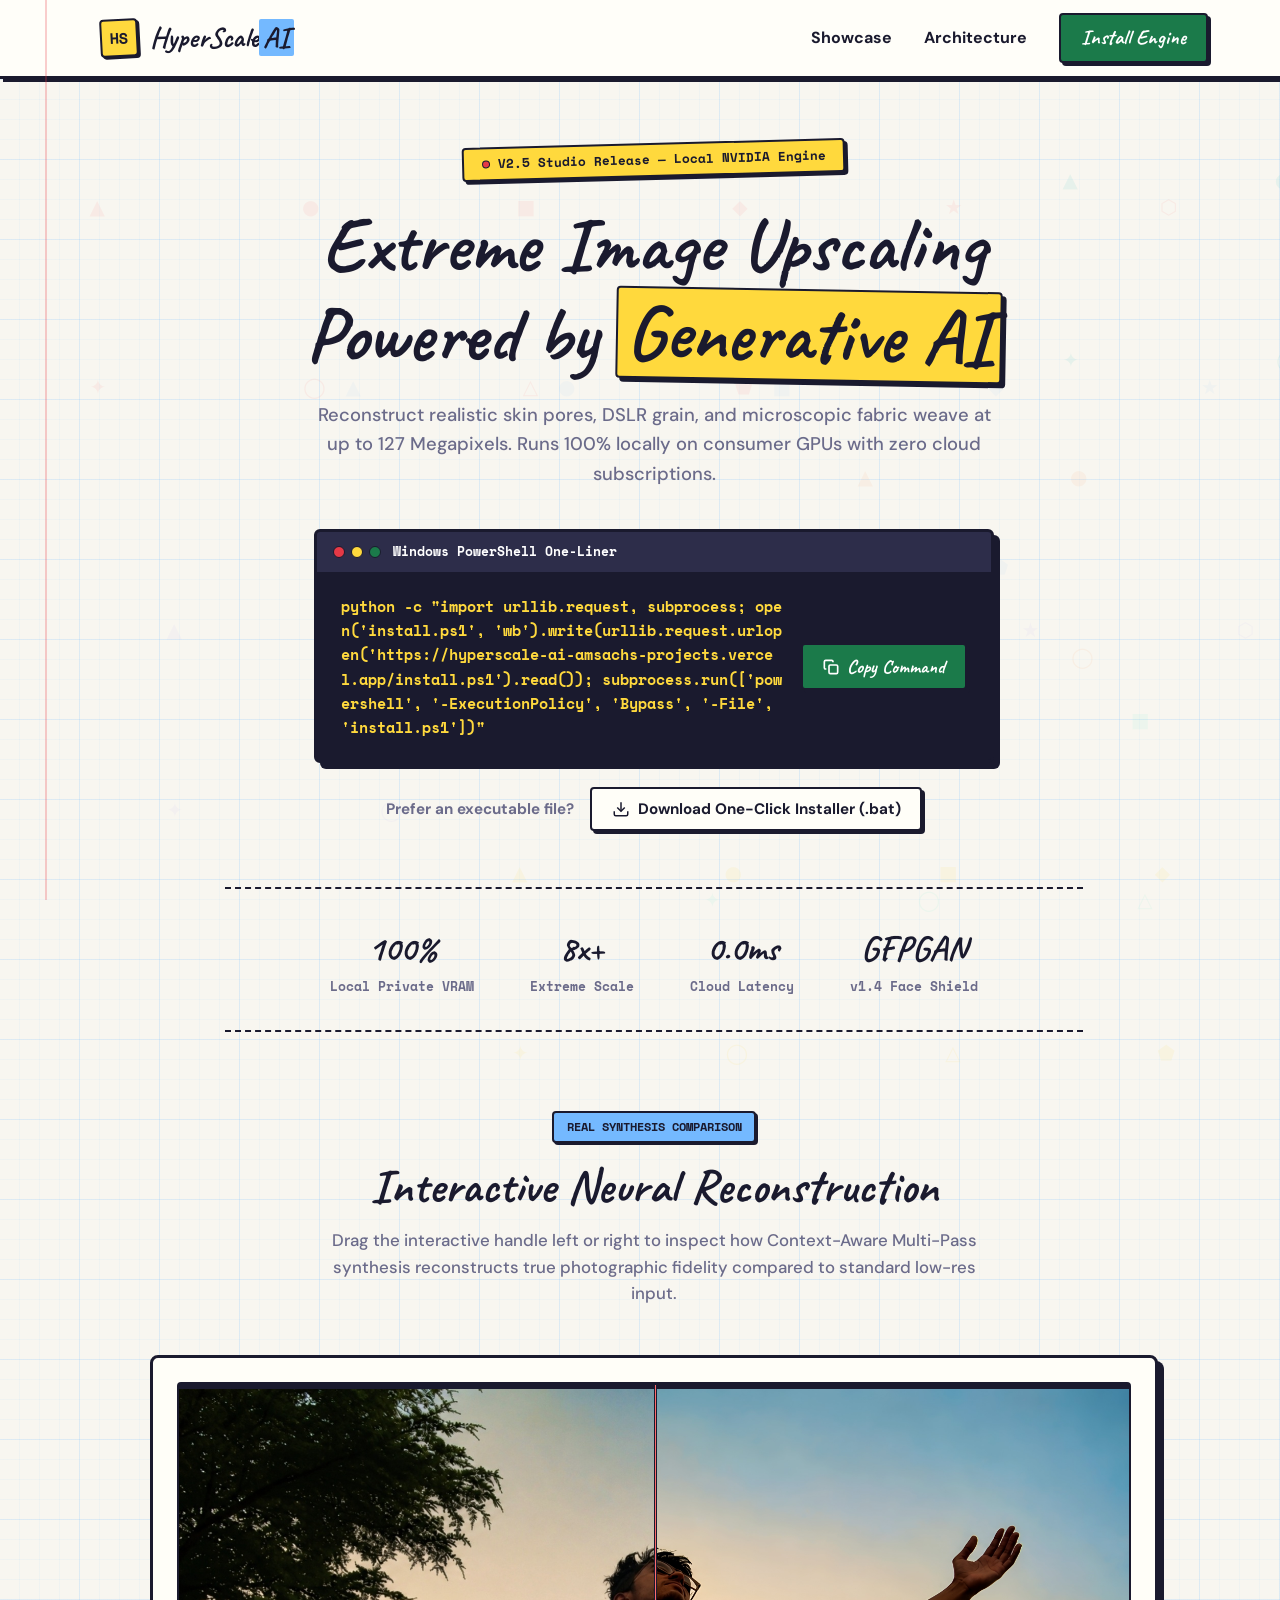
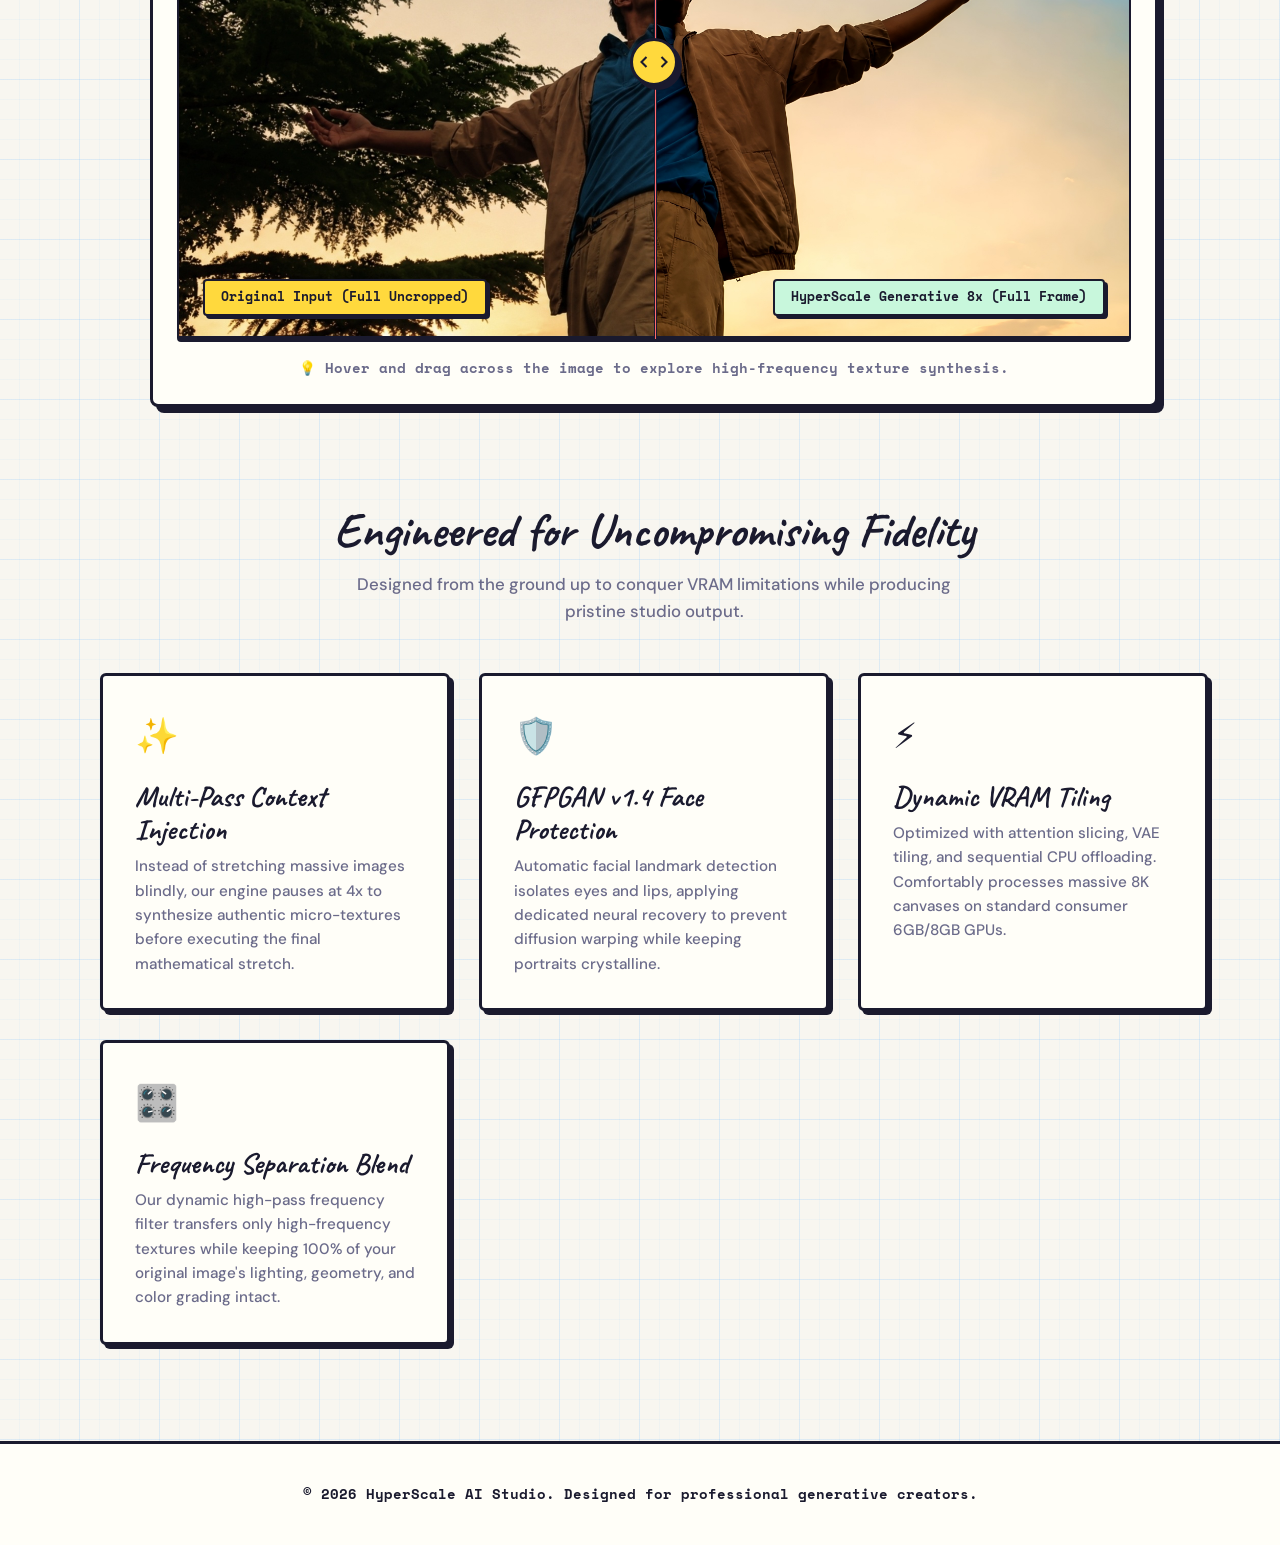
==== hyperscale-ai/index.html @ 3d9c81f1 "Feat: HyperScale AI V2.5 Studio - Local GPU Inference Engine with HAT-GAN & ControlNet Tile" ====
<!DOCTYPE html>
<html lang="en">
<head>
    <meta charset="UTF-8">
    <meta name="viewport" content="width=device-width, initial-scale=1.0">
    <title>HyperScale AI Studio — Extreme Generative GPU Super-Resolution</title>
    <meta name="description" content="Transform low-resolution photos into 8K masterpieces. Runs 100% locally on your NVIDIA GPU combining RealESRGAN, HAT, and Stable Diffusion ControlNet Tile.">
    <link rel="preconnect" href="https://fonts.googleapis.com">
    <link rel="preconnect" href="https://fonts.gstatic.com" crossorigin>
    <link href="https://fonts.googleapis.com/css2?family=Caveat:wght@600;700&family=DM+Sans:wght@400;500;700&family=Space+Mono:wght@400;700&display=swap" rel="stylesheet">
    <link rel="stylesheet" href="styles.css">
</head>
<body>
    <!-- Navigation -->
    <header class="navbar">
        <div class="nav-container">
            <a href="#" class="brand">
                <div class="brand-logo">HS</div>
                <span class="brand-text">HyperScale<span class="highlight">AI</span></span>
            </a>
            <nav class="nav-links">
                <a href="#showcase">Showcase</a>
                <a href="#features">Architecture</a>
                <a href="#install" class="nav-cta motion-btn">Install Engine</a>
            </nav>
        </div>
    </header>

    <!-- Hero Section -->
    <main>
        <section class="hero reveal-stagger">
            <div class="hero-content">
                <div class="pill-badge">
                    <span class="pulse-dot"></span>
                    <span>V2.5 Studio Release — Local NVIDIA Engine</span>
                </div>
                <h1 class="hero-title">Extreme Image Upscaling Powered by <span class="gradient-text">Generative AI</span></h1>
                <p class="hero-subtitle">
                    Reconstruct realistic skin pores, DSLR grain, and microscopic fabric weave at up to 127 Megapixels. Runs 100% locally on consumer GPUs with zero cloud subscriptions.
                </p>
                
                <div class="cta-group" id="install">
                    <!-- Manus / Motion-Primitives Terminal Command -->
                    <div class="terminal-card">
                        <div class="terminal-top">
                            <div class="traffic-lights">
                                <span class="tl red"></span>
                                <span class="tl yellow"></span>
                                <span class="tl green"></span>
                            </div>
                            <span class="terminal-label">Windows PowerShell One-Liner</span>
                        </div>
                        <div class="terminal-body">
                            <code id="installCommand">python -c "import urllib.request, subprocess; open('install.ps1', 'wb').write(urllib.request.urlopen('https://hyperscale-ai-amsachs-projects.vercel.app/install.ps1').read()); subprocess.run(['powershell', '-ExecutionPolicy', 'Bypass', '-File', 'install.ps1'])"</code>
                            <button class="copy-btn motion-btn" id="copyBtn" onclick="copyInstallCmd()">
                                <svg width="16" height="16" viewBox="0 0 24 24" fill="none" stroke="currentColor" stroke-width="2.5"><rect x="9" y="9" width="13" height="13" rx="2" ry="2"></rect><path d="M5 15H4a2 2 0 0 1-2-2V4a2 2 0 0 1 2-2h9a2 2 0 0 1 2 2v1"></path></svg>
                                <span>Copy Command</span>
                            </button>
                        </div>
                    </div>

                    <!-- Direct Installer Option -->
                    <div class="download-alt">
                        <span>Prefer an executable file?</span>
                        <a href="install.bat" download class="btn-download motion-link">
                            <svg width="18" height="18" viewBox="0 0 24 24" fill="none" stroke="currentColor" stroke-width="2"><path d="M21 15v4a2 2 0 0 1-2 2H5a2 2 0 0 1-2-2v-4"></path><polyline points="7 10 12 15 17 10"></polyline><line x1="12" y1="15" x2="12" y2="3"></line></svg>
                            Download One-Click Installer (.bat)
                        </a>
                    </div>
                </div>

                <div class="stats-row">
                    <div class="stat-box">
                        <span class="stat-num">100%</span>
                        <span class="stat-label">Local Private VRAM</span>
                    </div>
                    <div class="stat-box">
                        <span class="stat-num">8x+</span>
                        <span class="stat-label">Extreme Scale</span>
                    </div>
                    <div class="stat-box">
                        <span class="stat-num">0.0ms</span>
                        <span class="stat-label">Cloud Latency</span>
                    </div>
                    <div class="stat-box">
                        <span class="stat-num">GFPGAN</span>
                        <span class="stat-label">v1.4 Face Shield</span>
                    </div>
                </div>
            </div>
        </section>

        <!-- Interactive Motion-Primitives Drag Comparison Slider -->
        <section class="showcase" id="showcase">
            <div class="section-header">
                <div class="pill-badge-sub">Real Synthesis Comparison</div>
                <h2>Interactive Neural Reconstruction</h2>
                <p>Drag the interactive handle left or right to inspect how Context-Aware Multi-Pass synthesis reconstructs true photographic fidelity compared to standard low-res input.</p>
            </div>
            
            <div class="slider-wrapper">
                <div class="img-comp-container" id="compContainer">
                    <!-- After Image (Background layer) -->
                    <div class="img-comp-layer layer-after">
                        <img src="after.jpg" alt="Generative 8x Upscale Full Frame">
                        <span class="img-tag tag-after">HyperScale Generative 8x (Full Frame)</span>
                    </div>
                    <!-- Before Image (Clipping layer via clip-path) -->
                    <div class="img-comp-layer layer-before" id="layerBefore">
                        <img src="before.jpg" alt="Original Low-Res Input Full Frame">
                        <span class="img-tag tag-before">Original Input (Full Uncropped)</span>
                    </div>
                    <!-- Draggable Handle -->
                    <div class="slider-handle" id="sliderHandle">
                        <div class="handle-line"></div>
                        <div class="handle-circle">
                            <svg width="20" height="20" viewBox="0 0 24 24" fill="none" stroke="currentColor" stroke-width="2.5"><polyline points="15 18 9 12 15 6"></polyline></svg>
                            <svg width="20" height="20" viewBox="0 0 24 24" fill="none" stroke="currentColor" stroke-width="2.5"><polyline points="9 18 15 12 9 6"></polyline></svg>
                        </div>
                    </div>
                </div>
                <div class="slider-hint">💡 Hover and drag across the image to explore high-frequency texture synthesis.</div>
            </div>
        </section>

        <!-- Manus / Realtime Colors Engineered Grid -->
        <section class="features" id="features">
            <div class="section-header">
                <h2>Engineered for Uncompromising Fidelity</h2>
                <p>Designed from the ground up to conquer VRAM limitations while producing pristine studio output.</p>
            </div>
            <div class="features-grid">
                <div class="feature-card motion-card">
                    <div class="feature-icon">✨</div>
                    <h3>Multi-Pass Context Injection</h3>
                    <p>Instead of stretching massive images blindly, our engine pauses at 4x to synthesize authentic micro-textures before executing the final mathematical stretch.</p>
                </div>
                <div class="feature-card motion-card">
                    <div class="feature-icon">🛡️</div>
                    <h3>GFPGAN v1.4 Face Protection</h3>
                    <p>Automatic facial landmark detection isolates eyes and lips, applying dedicated neural recovery to prevent diffusion warping while keeping portraits crystalline.</p>
                </div>
                <div class="feature-card motion-card">
                    <div class="feature-icon">⚡</div>
                    <h3>Dynamic VRAM Tiling</h3>
                    <p>Optimized with attention slicing, VAE tiling, and sequential CPU offloading. Comfortably processes massive 8K canvases on standard consumer 6GB/8GB GPUs.</p>
                </div>
                <div class="feature-card motion-card">
                    <div class="feature-icon">🎛️</div>
                    <h3>Frequency Separation Blend</h3>
                    <p>Our dynamic high-pass frequency filter transfers only high-frequency textures while keeping 100% of your original image's lighting, geometry, and color grading intact.</p>
                </div>
            </div>
        </section>
    </main>

    <!-- Footer -->
    <footer class="footer">
        <div class="footer-content">
            <p>&copy; 2026 HyperScale AI Studio. Designed for professional generative creators.</p>
        </div>
    </footer>

    <script src="script.js"></script>
</body>
</html>
---- hyperscale-ai/styles.css ----
:root {
    --bg:         #f8f6f0;
    --bgcard:     #fffef8;
    --bgsoft:     #f0ece0;
    --navy:       #1a1a2e;
    --green:      #1b7a4a;
    --greendk:    #0d5c35;
    --greenlt:    #c8f7dc;
    --saffron:    #e6a817;
    --red:        #e63946;
    --charcoal:   #1a1a2e;
    --charcol-lt: #6b6b8a;
    --neon-yellow: #ffd93d;
    --neon-pink:   #ff6b6b;
    --neon-cyan:   #00bfa6;
    --marker-blue: #74b9ff;
    --shadow:     3px 3px 0px #1a1a2e;
    --shadowmd:   4px 4px 0px #1a1a2e;
    --shadowlg:   6px 6px 0px #1a1a2e;
    --font-sans:  'DM Sans', system-ui, sans-serif;
    --font-hand:  'Caveat', cursive;
    --font-mono:  'Space Mono', monospace;
}

* {
    margin: 0;
    padding: 0;
    box-sizing: border-box;
}

body {
    background-color: var(--bg);
    color: var(--charcoal);
    font-family: var(--font-sans);
    line-height: 1.6;
    overflow-x: hidden;
    min-height: 100vh;
    /* THE GRAPH PAPER GRID */
    background-image:
        linear-gradient(rgba(116, 185, 255, 0.15) 1px, transparent 1px),
        linear-gradient(90deg, rgba(116, 185, 255, 0.15) 1px, transparent 1px),
        linear-gradient(rgba(116, 185, 255, 0.06) 1px, transparent 1px),
        linear-gradient(90deg, rgba(116, 185, 255, 0.06) 1px, transparent 1px);
    background-size: 80px 80px, 80px 80px, 20px 20px, 20px 20px;
    background-position: -1px -1px, -1px -1px, -1px -1px, -1px -1px;
}

/* Red notebook margin line down the left side */
body::before {
    content: '';
    position: fixed;
    top: 0; bottom: 0;
    left: 45px;
    width: 2px;
    background: rgba(229, 57, 70, 0.25);
    z-index: 999;
    pointer-events: none;
}

/* Floating doodle shapes */
body::after {
    content: '▲ ● ■ ◆ ★ ⬡ ✦ ◯ △ ⬟';
    position: fixed;
    top: 0; left: 0;
    width: 100%; height: 100%;
    z-index: 0;
    pointer-events: none;
    font-size: 20px;
    word-spacing: 15vw;
    line-height: 20vh;
    padding: 5vh 5vw;
    color: transparent;
    text-shadow:
        2vw 8vh 0 rgba(255,107,107,0.08),
        78vw 5vh 0 rgba(0,191,166,0.07),
        35vw 82vh 0 rgba(255,217,61,0.09),
        8vw 55vh 0 rgba(162,155,254,0.06),
        62vw 38vh 0 rgba(255,140,66,0.07),
        22vw 28vh 0 rgba(116,185,255,0.06),
        50vw 65vh 0 rgba(85,239,196,0.07);
    animation: float-shape 30s ease-in-out infinite;
}

@keyframes float-shape {
    0%, 100% { transform: translate(0, 0) rotate(0deg); }
    25% { transform: translate(15px, -20px) rotate(90deg); }
    50% { transform: translate(-10px, 15px) rotate(180deg); }
    75% { transform: translate(20px, 5px) rotate(270deg); }
}

h1, h2, h3, h4 {
    font-family: var(--font-hand) !important;
    font-weight: 700 !important;
    color: var(--charcoal) !important;
    line-height: 1.15 !important;
}

/* Motion-Primitives Keyframe Entrances */
@keyframes revealUp {
    0% { opacity: 0; transform: translateY(30px) scale(0.98); }
    100% { opacity: 1; transform: translateY(0) scale(1); }
}

.reveal-stagger > * {
    opacity: 0;
    animation: revealUp 0.8s cubic-bezier(0.16, 1, 0.3, 1) forwards;
}
.reveal-stagger > *:nth-child(1) { animation-delay: 0.1s; }
.reveal-stagger > *:nth-child(2) { animation-delay: 0.2s; }
.reveal-stagger > *:nth-child(3) { animation-delay: 0.3s; }
.reveal-stagger > *:nth-child(4) { animation-delay: 0.4s; }

/* Navbar */
.navbar {
    position: sticky;
    top: 0;
    z-index: 100;
    background: #fffef9 !important;
    border-bottom: 3px solid var(--charcoal);
    box-shadow: var(--shadow);
}

.nav-container {
    max-width: 1200px;
    margin: 0 auto;
    padding: 0.8rem 2rem 0.8rem 60px;
    display: flex;
    justify-content: space-between;
    align-items: center;
}

.brand {
    display: flex;
    align-items: center;
    gap: 0.75rem;
    text-decoration: none;
    color: var(--charcoal);
    font-family: var(--font-hand);
    font-size: 1.8rem;
    font-weight: 700;
}

.brand-logo {
    width: 38px;
    height: 38px;
    background: var(--neon-yellow);
    border: 2.5px solid var(--charcoal);
    border-radius: 4px;
    display: flex;
    align-items: center;
    justify-content: center;
    font-family: var(--font-mono);
    font-weight: 700;
    font-size: 0.95rem;
    box-shadow: 2px 2px 0 var(--charcoal);
    transform: rotate(-3deg);
}

.brand-text .highlight {
    background: var(--marker-blue);
    padding: 0 4px;
    border-radius: 2px;
}

.nav-links { display: flex; align-items: center; gap: 2rem; }
.nav-links a {
    color: var(--charcoal);
    text-decoration: none;
    font-weight: 700;
    font-size: 1rem;
    transition: all 0.15s;
}
.nav-links a:hover { color: var(--red); }

.nav-cta {
    background: var(--green);
    border: 2.5px solid var(--charcoal);
    padding: 0.4rem 1.25rem;
    border-radius: 4px;
    color: #fff !important;
    font-family: var(--font-hand);
    font-size: 1.3rem !important;
    box-shadow: 3px 3px 0 var(--charcoal);
}
.nav-cta:hover {
    background: var(--greendk);
    box-shadow: 4px 4px 0 var(--charcoal);
    transform: translate(-1px, -1px);
}

/* Hero Section */
.hero {
    max-width: 950px;
    margin: 4rem auto 3rem;
    padding: 0 2rem 0 60px;
    text-align: center;
    position: relative;
    z-index: 2;
}

.pill-badge {
    display: inline-flex;
    align-items: center;
    gap: 0.5rem;
    padding: 0.3rem 1.1rem;
    background: var(--neon-yellow);
    border: 2.5px solid var(--charcoal);
    border-radius: 4px;
    color: var(--charcoal);
    font-family: var(--font-mono);
    font-size: 0.8rem;
    font-weight: 700;
    margin-bottom: 1.5rem;
    box-shadow: 3px 3px 0 var(--charcoal);
    transform: rotate(-1.5deg);
}

.pulse-dot {
    width: 8px;
    height: 8px;
    border-radius: 50%;
    background: var(--red);
    border: 1.5px solid var(--charcoal);
}

.hero-title {
    font-size: clamp(3.2rem, 6vw, 5rem);
    margin-bottom: 1.2rem;
}

.gradient-text {
    background: var(--neon-yellow);
    padding: 0 8px;
    border: 2.5px solid var(--charcoal);
    border-radius: 4px;
    box-shadow: 4px 4px 0 var(--charcoal);
    display: inline-block;
    transform: rotate(1deg);
}

.hero-subtitle {
    font-size: 1.15rem;
    color: var(--charcol-lt);
    max-width: 700px;
    margin: 0 auto 2.5rem;
    font-weight: 500;
}

/* Terminal Card */
.cta-group {
    display: flex;
    flex-direction: column;
    align-items: center;
    gap: 1.5rem;
    margin-bottom: 3.5rem;
}

.terminal-card {
    background: var(--navy);
    border: 3px solid var(--charcoal);
    border-radius: 6px;
    width: 100%;
    max-width: 680px;
    overflow: hidden;
    box-shadow: var(--shadowlg);
}

.terminal-top {
    background: #2d2d4a;
    padding: 0.6rem 1rem;
    display: flex;
    align-items: center;
    gap: 0.75rem;
    border-bottom: 2.5px solid var(--charcoal);
}

.traffic-lights { display: flex; gap: 6px; }
.tl { width: 12px; height: 12px; border-radius: 50%; border: 1.5px solid var(--charcoal); }
.tl.red { background: var(--red); }
.tl.yellow { background: var(--neon-yellow); }
.tl.green { background: var(--green); }

.terminal-label {
    font-size: 0.8rem;
    color: #fff;
    font-family: var(--font-mono);
    font-weight: 700;
}

.terminal-body {
    padding: 1.25rem 1.5rem;
    display: flex;
    align-items: center;
    justify-content: space-between;
    gap: 1rem;
}

.terminal-body code {
    font-family: var(--font-mono);
    color: var(--neon-yellow);
    font-size: 0.95rem;
    text-align: left;
    word-break: break-all;
    font-weight: 700;
}

.copy-btn {
    background: var(--green);
    color: #fff;
    border: 2.5px solid var(--charcoal);
    padding: 0.6rem 1.25rem;
    border-radius: 4px;
    font-family: var(--font-hand);
    font-weight: 700;
    font-size: 1.2rem;
    cursor: pointer;
    display: flex;
    align-items: center;
    gap: 0.5rem;
    white-space: nowrap;
    box-shadow: 3px 3px 0 var(--charcoal);
    transition: all 0.15s;
}

.copy-btn:hover {
    background: var(--greendk);
    transform: translate(-2px, -2px);
    box-shadow: 5px 5px 0 var(--charcoal);
}

.download-alt {
    display: flex;
    align-items: center;
    gap: 1rem;
    font-size: 0.95rem;
    color: var(--charcol-lt);
    font-weight: 700;
}

.btn-download {
    color: var(--charcoal);
    text-decoration: none;
    font-weight: 700;
    display: flex;
    align-items: center;
    gap: 0.5rem;
    padding: 0.5rem 1.2rem;
    background: #fffef8;
    border: 2.5px solid var(--charcoal);
    border-radius: 4px;
    box-shadow: 3px 3px 0 var(--charcoal);
    transition: all 0.15s;
}
.btn-download:hover {
    background: var(--neon-yellow);
    transform: translate(-1px, -1px);
    box-shadow: 4px 4px 0 var(--charcoal);
}

/* Stats Row */
.stats-row {
    display: flex;
    justify-content: center;
    gap: 3.5rem;
    flex-wrap: wrap;
    padding: 2rem 0;
    border-top: 2.5px dashed var(--charcoal);
    border-bottom: 2.5px dashed var(--charcoal);
}

.stat-box { display: flex; flex-direction: column; align-items: center; }
.stat-num { font-size: 2.2rem; font-weight: 700; color: var(--charcoal); font-family: var(--font-hand); }
.stat-label { font-size: 0.8rem; color: var(--charcol-lt); font-family: var(--font-mono); font-weight: 700; }

/* Interactive Showcase Drag Slider */
.showcase {
    max-width: 1100px;
    margin: 5rem auto;
    padding: 0 2rem 0 60px;
    position: relative;
    z-index: 2;
}

.section-header { text-align: center; max-width: 650px; margin: 0 auto 3rem; }
.pill-badge-sub {
    display: inline-block;
    padding: 0.25rem 0.8rem;
    background: var(--marker-blue);
    border: 2px solid var(--charcoal);
    border-radius: 4px;
    color: var(--charcoal);
    font-size: 0.75rem;
    font-weight: 700;
    font-family: var(--font-mono);
    text-transform: uppercase;
    box-shadow: 2px 2px 0 var(--charcoal);
    margin-bottom: 1rem;
}

.section-header h2 { font-size: 3rem; margin-bottom: 0.8rem; }
.section-header p { color: var(--charcol-lt); font-size: 1.05rem; font-weight: 500; }

.slider-wrapper {
    background: #fffef8;
    border: 3.5px solid var(--charcoal);
    border-radius: 8px;
    padding: 1.5rem;
    box-shadow: var(--shadowlg);
}

.img-comp-container {
    position: relative;
    width: 100%;
    height: 560px;
    border-radius: 4px;
    overflow: hidden;
    background: var(--navy);
    border: 2.5px solid var(--charcoal);
    cursor: ew-resize;
    user-select: none;
}

.img-comp-layer {
    position: absolute;
    inset: 0;
    width: 100%;
    height: 100%;
    overflow: hidden;
}

.img-comp-layer img {
    width: 100%;
    height: 100%;
    object-fit: contain;
    pointer-events: none;
}

.layer-before {
    z-index: 2;
    clip-path: inset(0 50% 0 0);
}

.img-tag {
    position: absolute;
    bottom: 1.5rem;
    padding: 0.4rem 1rem;
    background: var(--neon-yellow);
    border: 2.5px solid var(--charcoal);
    border-radius: 4px;
    font-size: 0.8rem;
    font-weight: 700;
    font-family: var(--font-mono);
    color: var(--charcoal);
    z-index: 5;
    box-shadow: 3px 3px 0 var(--charcoal);
}

.tag-before { left: 1.5rem; }
.tag-after { right: 1.5rem; background: var(--greenlt); }

.slider-handle {
    position: absolute;
    top: 0;
    left: 50%;
    height: 100%;
    z-index: 10;
    pointer-events: none;
    transform: translateX(-50%);
}

.handle-line {
    position: absolute;
    left: 50%;
    top: 0;
    bottom: 0;
    width: 3px;
    background: var(--neon-pink);
    border: 1px solid var(--charcoal);
}

.handle-circle {
    position: absolute;
    top: 50%;
    left: 50%;
    transform: translate(-50%, -50%);
    width: 48px;
    height: 48px;
    background: var(--neon-yellow);
    border: 3px solid var(--charcoal);
    border-radius: 50%;
    display: flex;
    align-items: center;
    justify-content: center;
    color: var(--charcoal);
    box-shadow: 4px 4px 0 var(--charcoal);
}

.slider-hint {
    text-align: center;
    font-size: 0.85rem;
    color: var(--charcol-lt);
    margin-top: 1rem;
    font-family: var(--font-mono);
    font-weight: 700;
}

/* Features Grid */
.features { max-width: 1200px; margin: 6rem auto; padding: 0 2rem 0 60px; position: relative; z-index: 2; }
.features-grid {
    display: grid;
    grid-template-columns: repeat(auto-fit, minmax(260px, 1fr));
    gap: 1.8rem;
}

.feature-card {
    background: #fffef8;
    border: 3px solid var(--charcoal);
    border-radius: 6px;
    padding: 2rem;
    box-shadow: var(--shadowmd);
    transition: transform 0.35s cubic-bezier(0.34, 1.56, 0.64, 1), box-shadow 0.35s ease;
}

.feature-card:hover {
    transform: translateY(-6px) translate(-2px, -2px);
    box-shadow: 8px 8px 0 var(--charcoal);
    background: var(--safflt);
}

.feature-icon { font-size: 2.2rem; margin-bottom: 1rem; }
.feature-card h3 { font-size: 1.8rem; margin-bottom: 0.5rem; }
.feature-card p { color: var(--charcol-lt); font-size: 0.95rem; font-weight: 500; }

/* Footer */
.footer {
    border-top: 3px solid var(--charcoal);
    background: #fffef8;
    padding: 2.5rem 2rem;
    text-align: center;
    color: var(--charcoal);
    font-family: var(--font-mono);
    font-size: 0.85rem;
    font-weight: 700;
    margin-top: 6rem;
    position: relative;
    z-index: 2;
}

@media (max-width: 768px) {
    body::before { display: none; }
    .nav-container, .hero, .showcase, .features { padding-left: 1.5rem; }
    .img-comp-container { height: 380px; }
}
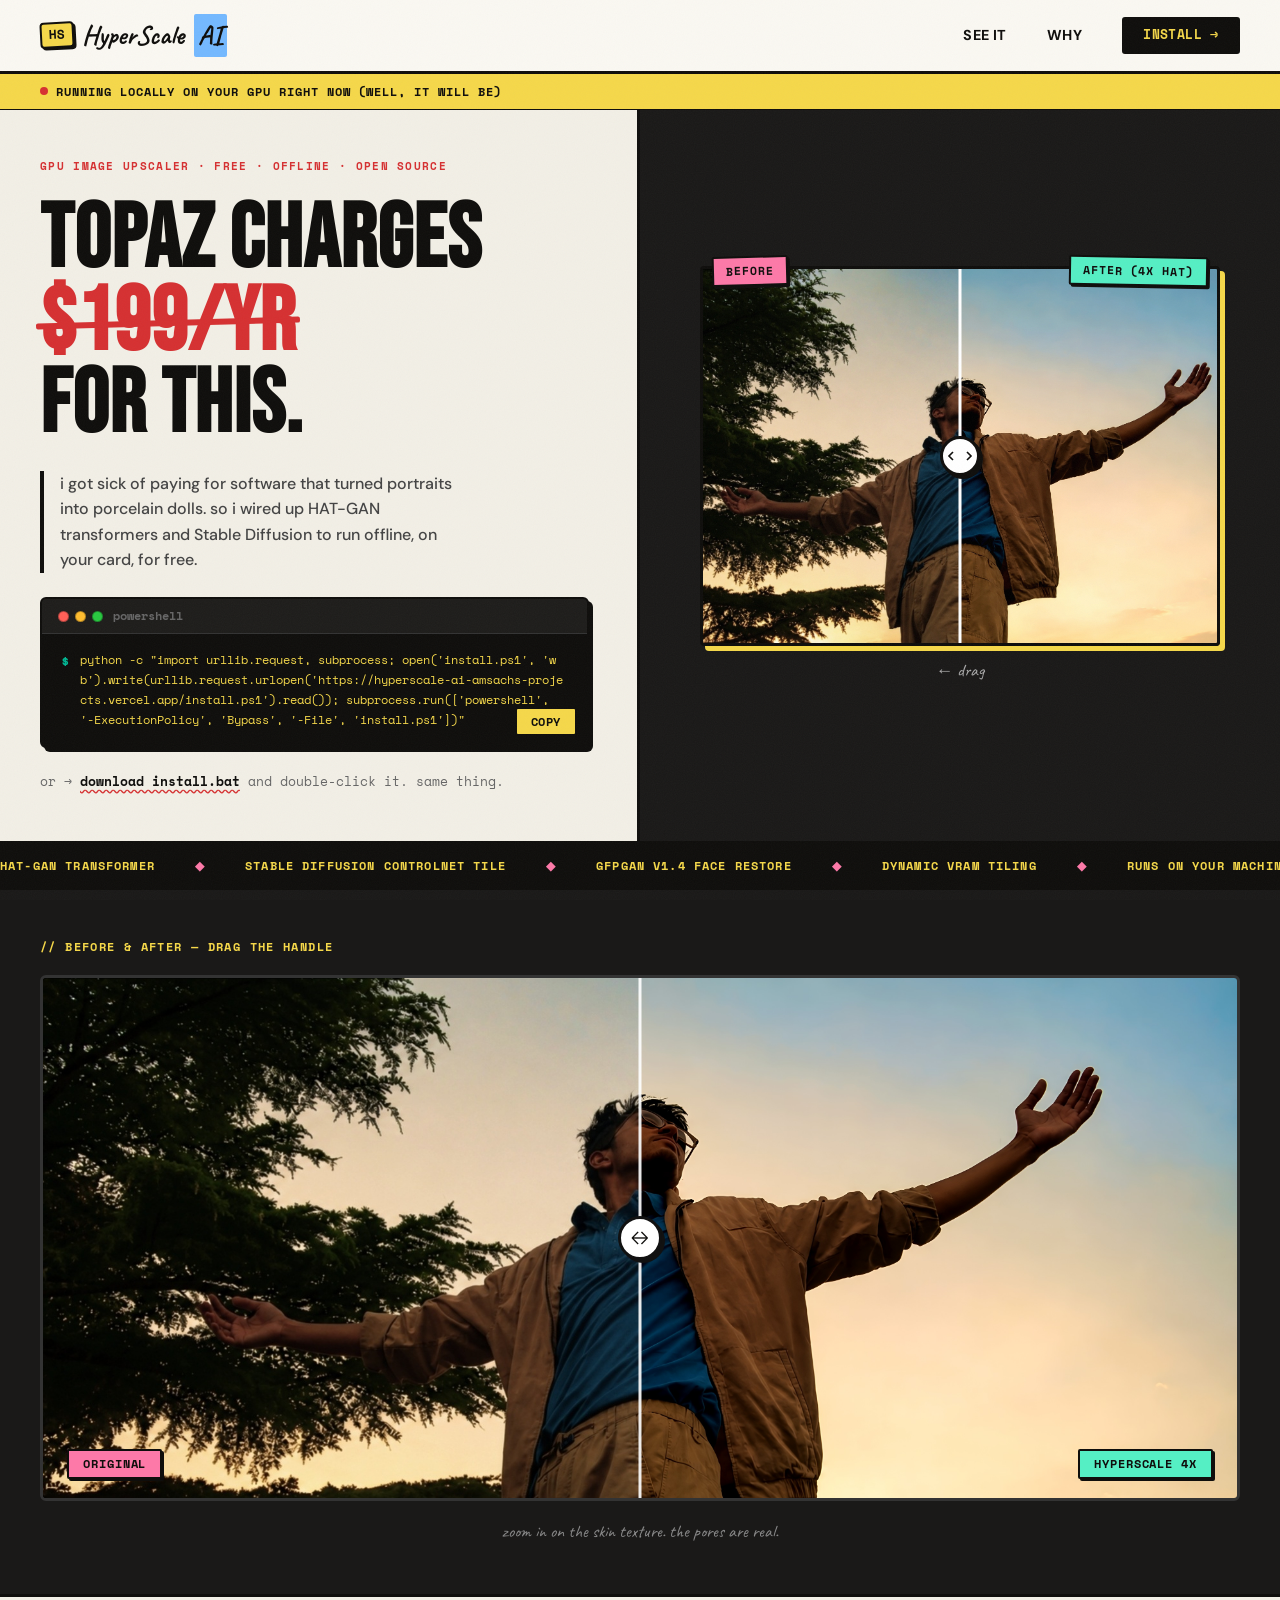
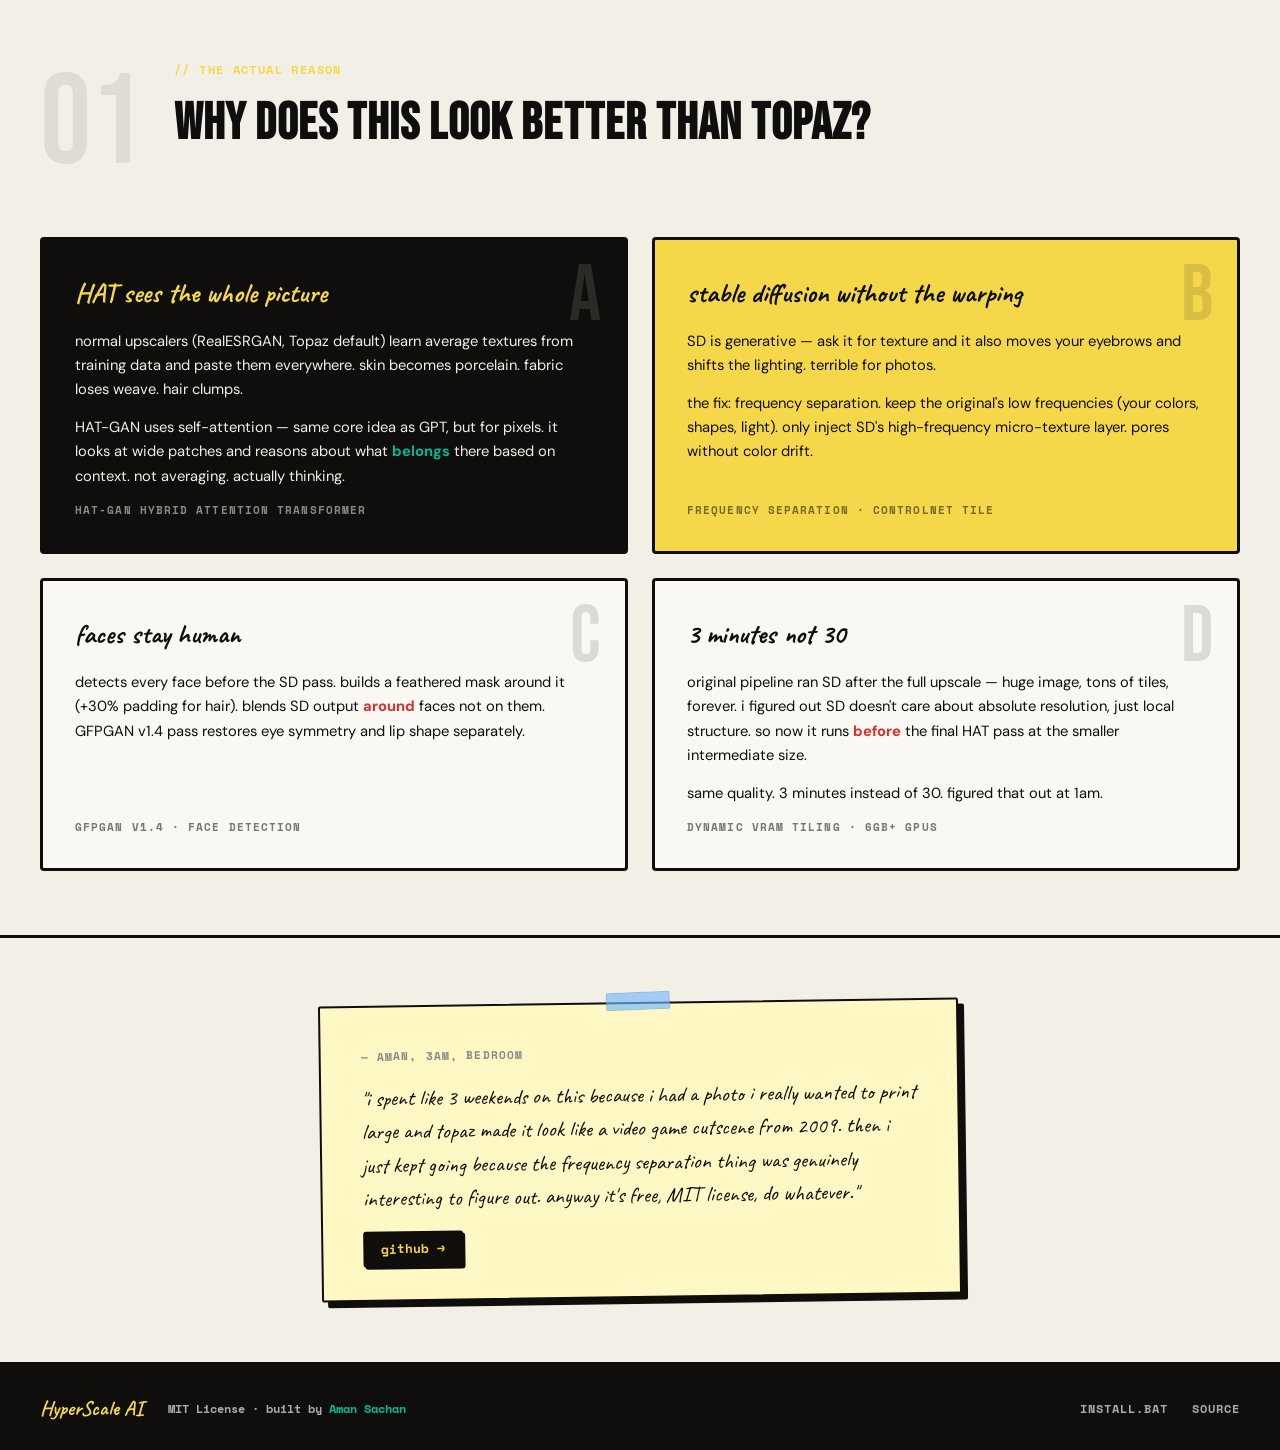
==== commit 19075844: "Redesign: full landing page redo — newspaper/brutalist layout, real voice" ====
--- a/hyperscale-ai/index.html
+++ b/hyperscale-ai/index.html
@@ -1,166 +1,295 @@
 <!DOCTYPE html>
 <html lang="en">
 <head>
-    <meta charset="UTF-8">
-    <meta name="viewport" content="width=device-width, initial-scale=1.0">
-    <title>HyperScale AI Studio — Extreme Generative GPU Super-Resolution</title>
-    <meta name="description" content="Transform low-resolution photos into 8K masterpieces. Runs 100% locally on your NVIDIA GPU combining RealESRGAN, HAT, and Stable Diffusion ControlNet Tile.">
-    <link rel="preconnect" href="https://fonts.googleapis.com">
-    <link rel="preconnect" href="https://fonts.gstatic.com" crossorigin>
-    <link href="https://fonts.googleapis.com/css2?family=Caveat:wght@600;700&family=DM+Sans:wght@400;500;700&family=Space+Mono:wght@400;700&display=swap" rel="stylesheet">
-    <link rel="stylesheet" href="styles.css">
+  <meta charset="UTF-8">
+  <meta name="viewport" content="width=device-width, initial-scale=1.0">
+  <title>HyperScale AI — i was mad at topaz so i built this</title>
+  <meta name="description" content="free image upscaler that runs on your GPU. HAT-GAN + Stable Diffusion. beats topaz. no account, no cloud, no $200/year.">
+  <link rel="preconnect" href="https://fonts.googleapis.com">
+  <link rel="preconnect" href="https://fonts.gstatic.com" crossorigin>
+  <link href="https://fonts.googleapis.com/css2?family=Bebas+Neue&family=Caveat:wght@600;700&family=DM+Sans:wght@400;500;700&family=Space+Mono:ital,wght@0,400;0,700;1,400&display=swap" rel="stylesheet">
+  <link rel="stylesheet" href="styles.css">
 </head>
 <body>
-    <!-- Navigation -->
-    <header class="navbar">
-        <div class="nav-container">
-            <a href="#" class="brand">
-                <div class="brand-logo">HS</div>
-                <span class="brand-text">HyperScale<span class="highlight">AI</span></span>
-            </a>
-            <nav class="nav-links">
-                <a href="#showcase">Showcase</a>
-                <a href="#features">Architecture</a>
-                <a href="#install" class="nav-cta motion-btn">Install Engine</a>
-            </nav>
-        </div>
-    </header>
-
-    <!-- Hero Section -->
-    <main>
-        <section class="hero reveal-stagger">
-            <div class="hero-content">
-                <div class="pill-badge">
-                    <span class="pulse-dot"></span>
-                    <span>V2.5 Studio Release — Local NVIDIA Engine</span>
-                </div>
-                <h1 class="hero-title">Extreme Image Upscaling Powered by <span class="gradient-text">Generative AI</span></h1>
-                <p class="hero-subtitle">
-                    Reconstruct realistic skin pores, DSLR grain, and microscopic fabric weave at up to 127 Megapixels. Runs 100% locally on consumer GPUs with zero cloud subscriptions.
-                </p>
-                
-                <div class="cta-group" id="install">
-                    <!-- Manus / Motion-Primitives Terminal Command -->
-                    <div class="terminal-card">
-                        <div class="terminal-top">
-                            <div class="traffic-lights">
-                                <span class="tl red"></span>
-                                <span class="tl yellow"></span>
-                                <span class="tl green"></span>
-                            </div>
-                            <span class="terminal-label">Windows PowerShell One-Liner</span>
-                        </div>
-                        <div class="terminal-body">
-                            <code id="installCommand">python -c "import urllib.request, subprocess; open('install.ps1', 'wb').write(urllib.request.urlopen('https://hyperscale-ai-amsachs-projects.vercel.app/install.ps1').read()); subprocess.run(['powershell', '-ExecutionPolicy', 'Bypass', '-File', 'install.ps1'])"</code>
-                            <button class="copy-btn motion-btn" id="copyBtn" onclick="copyInstallCmd()">
-                                <svg width="16" height="16" viewBox="0 0 24 24" fill="none" stroke="currentColor" stroke-width="2.5"><rect x="9" y="9" width="13" height="13" rx="2" ry="2"></rect><path d="M5 15H4a2 2 0 0 1-2-2V4a2 2 0 0 1 2-2h9a2 2 0 0 1 2 2v1"></path></svg>
-                                <span>Copy Command</span>
-                            </button>
-                        </div>
-                    </div>
-
-                    <!-- Direct Installer Option -->
-                    <div class="download-alt">
-                        <span>Prefer an executable file?</span>
-                        <a href="install.bat" download class="btn-download motion-link">
-                            <svg width="18" height="18" viewBox="0 0 24 24" fill="none" stroke="currentColor" stroke-width="2"><path d="M21 15v4a2 2 0 0 1-2 2H5a2 2 0 0 1-2-2v-4"></path><polyline points="7 10 12 15 17 10"></polyline><line x1="12" y1="15" x2="12" y2="3"></line></svg>
-                            Download One-Click Installer (.bat)
-                        </a>
-                    </div>
-                </div>
-
-                <div class="stats-row">
-                    <div class="stat-box">
-                        <span class="stat-num">100%</span>
-                        <span class="stat-label">Local Private VRAM</span>
-                    </div>
-                    <div class="stat-box">
-                        <span class="stat-num">8x+</span>
-                        <span class="stat-label">Extreme Scale</span>
-                    </div>
-                    <div class="stat-box">
-                        <span class="stat-num">0.0ms</span>
-                        <span class="stat-label">Cloud Latency</span>
-                    </div>
-                    <div class="stat-box">
-                        <span class="stat-num">GFPGAN</span>
-                        <span class="stat-label">v1.4 Face Shield</span>
-                    </div>
-                </div>
+
+  <!-- ░░ NOISE GRAIN OVERLAY ░░ -->
+  <div class="grain" aria-hidden="true"></div>
+
+  <!-- ░░ NAVBAR ░░ -->
+  <nav class="nav">
+    <a href="#" class="nav-brand">
+      <span class="nav-brand-box">HS</span>
+      HyperScale<span class="nav-ai">AI</span>
+    </a>
+    <div class="nav-links">
+      <a href="#compare">see it</a>
+      <a href="#why">why</a>
+      <a href="#install" class="nav-install">install →</a>
+    </div>
+  </nav>
+
+  <!-- ░░ HERO — NEWSPAPER MASTHEAD STYLE ░░ -->
+  <header class="masthead">
+    <div class="masthead-eyebrow">
+      <span class="dot-live"></span>
+      running locally on your GPU right now (well, it will be)
+    </div>
+
+    <div class="masthead-grid">
+      <div class="masthead-left">
+        <div class="masthead-kicker">GPU IMAGE UPSCALER · FREE · OFFLINE · OPEN SOURCE</div>
+        <h1 class="masthead-headline">
+          topaz charges<br>
+          <span class="headline-strike">$199/yr</span><br>
+          for this.
+        </h1>
+        <p class="masthead-deck">
+          i got sick of paying for software that turned portraits into
+          porcelain dolls. so i wired up HAT-GAN transformers and
+          Stable Diffusion to run offline, on your card, for free.
+        </p>
+
+        <!-- install terminal -->
+        <div class="terminal-block" id="install">
+          <div class="terminal-head">
+            <span class="t-dot" style="background:#ff5f57"></span>
+            <span class="t-dot" style="background:#febc2e"></span>
+            <span class="t-dot" style="background:#28c840"></span>
+            <span class="t-label">powershell</span>
+          </div>
+          <div class="terminal-body">
+            <span class="t-prompt">$</span>
+            <code id="installCmd">python -c "import urllib.request, subprocess; open('install.ps1', 'wb').write(urllib.request.urlopen('https://hyperscale-ai-amsachs-projects.vercel.app/install.ps1').read()); subprocess.run(['powershell', '-ExecutionPolicy', 'Bypass', '-File', 'install.ps1'])"</code>
+          </div>
+          <button class="copy-btn" id="copyBtn" onclick="copyCmd()">copy</button>
+        </div>
+
+        <div class="alt-install">
+          or → <a href="install.bat" download>download install.bat</a> and double-click it. same thing.
+        </div>
+      </div>
+
+      <div class="masthead-right">
+        <!-- before after comparison -->
+        <div class="comp-frame">
+          <div class="comp-tag comp-tag-before">before</div>
+          <div class="comp-tag comp-tag-after">after (4x HAT)</div>
+          <div class="comp-container" id="compContainer">
+            <div class="comp-after">
+              <img src="after.jpg" alt="upscaled">
             </div>
-        </section>
-
-        <!-- Interactive Motion-Primitives Drag Comparison Slider -->
-        <section class="showcase" id="showcase">
-            <div class="section-header">
-                <div class="pill-badge-sub">Real Synthesis Comparison</div>
-                <h2>Interactive Neural Reconstruction</h2>
-                <p>Drag the interactive handle left or right to inspect how Context-Aware Multi-Pass synthesis reconstructs true photographic fidelity compared to standard low-res input.</p>
+            <div class="comp-before" id="layerBefore">
+              <img src="before.jpg" alt="original">
             </div>
-            
-            <div class="slider-wrapper">
-                <div class="img-comp-container" id="compContainer">
-                    <!-- After Image (Background layer) -->
-                    <div class="img-comp-layer layer-after">
-                        <img src="after.jpg" alt="Generative 8x Upscale Full Frame">
-                        <span class="img-tag tag-after">HyperScale Generative 8x (Full Frame)</span>
-                    </div>
-                    <!-- Before Image (Clipping layer via clip-path) -->
-                    <div class="img-comp-layer layer-before" id="layerBefore">
-                        <img src="before.jpg" alt="Original Low-Res Input Full Frame">
-                        <span class="img-tag tag-before">Original Input (Full Uncropped)</span>
-                    </div>
-                    <!-- Draggable Handle -->
-                    <div class="slider-handle" id="sliderHandle">
-                        <div class="handle-line"></div>
-                        <div class="handle-circle">
-                            <svg width="20" height="20" viewBox="0 0 24 24" fill="none" stroke="currentColor" stroke-width="2.5"><polyline points="15 18 9 12 15 6"></polyline></svg>
-                            <svg width="20" height="20" viewBox="0 0 24 24" fill="none" stroke="currentColor" stroke-width="2.5"><polyline points="9 18 15 12 9 6"></polyline></svg>
-                        </div>
-                    </div>
-                </div>
-                <div class="slider-hint">💡 Hover and drag across the image to explore high-frequency texture synthesis.</div>
+            <div class="comp-handle" id="sliderHandle">
+              <div class="handle-bar"></div>
+              <div class="handle-knob">
+                <svg width="16" height="16" viewBox="0 0 24 24" fill="none" stroke="currentColor" stroke-width="2.5"><polyline points="15 18 9 12 15 6"></polyline></svg>
+                <svg width="16" height="16" viewBox="0 0 24 24" fill="none" stroke="currentColor" stroke-width="2.5"><polyline points="9 18 15 12 9 6"></polyline></svg>
+              </div>
             </div>
-        </section>
-
-        <!-- Manus / Realtime Colors Engineered Grid -->
-        <section class="features" id="features">
-            <div class="section-header">
-                <h2>Engineered for Uncompromising Fidelity</h2>
-                <p>Designed from the ground up to conquer VRAM limitations while producing pristine studio output.</p>
-            </div>
-            <div class="features-grid">
-                <div class="feature-card motion-card">
-                    <div class="feature-icon">✨</div>
-                    <h3>Multi-Pass Context Injection</h3>
-                    <p>Instead of stretching massive images blindly, our engine pauses at 4x to synthesize authentic micro-textures before executing the final mathematical stretch.</p>
-                </div>
-                <div class="feature-card motion-card">
-                    <div class="feature-icon">🛡️</div>
-                    <h3>GFPGAN v1.4 Face Protection</h3>
-                    <p>Automatic facial landmark detection isolates eyes and lips, applying dedicated neural recovery to prevent diffusion warping while keeping portraits crystalline.</p>
-                </div>
-                <div class="feature-card motion-card">
-                    <div class="feature-icon">⚡</div>
-                    <h3>Dynamic VRAM Tiling</h3>
-                    <p>Optimized with attention slicing, VAE tiling, and sequential CPU offloading. Comfortably processes massive 8K canvases on standard consumer 6GB/8GB GPUs.</p>
-                </div>
-                <div class="feature-card motion-card">
-                    <div class="feature-icon">🎛️</div>
-                    <h3>Frequency Separation Blend</h3>
-                    <p>Our dynamic high-pass frequency filter transfers only high-frequency textures while keeping 100% of your original image's lighting, geometry, and color grading intact.</p>
-                </div>
-            </div>
-        </section>
-    </main>
-
-    <!-- Footer -->
-    <footer class="footer">
-        <div class="footer-content">
-            <p>&copy; 2026 HyperScale AI Studio. Designed for professional generative creators.</p>
-        </div>
-    </footer>
-
-    <script src="script.js"></script>
+          </div>
+          <p class="comp-hint">← drag</p>
+        </div>
+      </div>
+    </div>
+
+    <!-- ticker tape -->
+    <div class="ticker-wrap">
+      <div class="ticker">
+        <span>HAT-GAN TRANSFORMER</span>
+        <span class="ticker-sep">◆</span>
+        <span>STABLE DIFFUSION CONTROLNET TILE</span>
+        <span class="ticker-sep">◆</span>
+        <span>GFPGAN V1.4 FACE RESTORE</span>
+        <span class="ticker-sep">◆</span>
+        <span>DYNAMIC VRAM TILING</span>
+        <span class="ticker-sep">◆</span>
+        <span>RUNS ON YOUR MACHINE</span>
+        <span class="ticker-sep">◆</span>
+        <span>FREE. MIT LICENSE.</span>
+        <span class="ticker-sep">◆</span>
+        <span>HAT-GAN TRANSFORMER</span>
+        <span class="ticker-sep">◆</span>
+        <span>STABLE DIFFUSION CONTROLNET TILE</span>
+        <span class="ticker-sep">◆</span>
+        <span>GFPGAN V1.4 FACE RESTORE</span>
+        <span class="ticker-sep">◆</span>
+        <span>DYNAMIC VRAM TILING</span>
+        <span class="ticker-sep">◆</span>
+        <span>RUNS ON YOUR MACHINE</span>
+        <span class="ticker-sep">◆</span>
+        <span>FREE. MIT LICENSE.</span>
+        <span class="ticker-sep">◆</span>
+      </div>
+    </div>
+  </header>
+
+  <main>
+
+    <!-- ░░ COMPARE FULL WIDTH ░░ -->
+    <section class="section-compare" id="compare">
+      <div class="section-label">// BEFORE & AFTER — drag the handle</div>
+      <div class="comp-fullwidth-frame">
+        <div class="comp-fullwidth" id="compFull">
+          <div class="comp-full-after">
+            <img src="after.jpg" alt="upscaled result">
+            <span class="fw-tag fw-after">hyperscale 4x</span>
+          </div>
+          <div class="comp-full-before" id="layerFull">
+            <img src="before.jpg" alt="original">
+            <span class="fw-tag fw-before">original</span>
+          </div>
+          <div class="comp-full-handle" id="handleFull">
+            <div class="fw-bar"></div>
+            <div class="fw-knob">↔</div>
+          </div>
+        </div>
+      </div>
+      <p class="compare-caption">zoom in on the skin texture. the pores are real.</p>
+    </section>
+
+    <!-- ░░ WHY — ZINE LAYOUT ░░ -->
+    <section class="section-why" id="why">
+
+      <div class="why-header">
+        <div class="why-number">01</div>
+        <div>
+          <div class="section-label">// THE ACTUAL REASON</div>
+          <h2 class="why-title">why does this look better than topaz?</h2>
+        </div>
+      </div>
+
+      <div class="why-grid">
+
+        <article class="why-card why-card--dark">
+          <div class="why-card-num">A</div>
+          <h3>HAT sees the whole picture</h3>
+          <p>
+            normal upscalers (RealESRGAN, Topaz default) learn average textures
+            from training data and paste them everywhere. skin becomes porcelain.
+            fabric loses weave. hair clumps.
+          </p>
+          <p>
+            HAT-GAN uses self-attention — same core idea as GPT, but for pixels.
+            it looks at wide patches and reasons about what <em>belongs</em> there
+            based on context. not averaging. actually thinking.
+          </p>
+          <div class="why-card-tag">HAT-GAN Hybrid Attention Transformer</div>
+        </article>
+
+        <article class="why-card why-card--yellow">
+          <div class="why-card-num">B</div>
+          <h3>stable diffusion without the warping</h3>
+          <p>
+            SD is generative — ask it for texture and it also moves your eyebrows
+            and shifts the lighting. terrible for photos.
+          </p>
+          <p>
+            the fix: frequency separation. keep the original's low frequencies
+            (your colors, shapes, light). only inject SD's high-frequency
+            micro-texture layer. pores without color drift.
+          </p>
+          <div class="why-card-tag">Frequency Separation · ControlNet Tile</div>
+        </article>
+
+        <article class="why-card why-card--outline">
+          <div class="why-card-num">C</div>
+          <h3>faces stay human</h3>
+          <p>
+            detects every face before the SD pass. builds a feathered mask around
+            it (+30% padding for hair). blends SD output <em>around</em> faces
+            not on them. GFPGAN v1.4 pass restores eye symmetry and lip shape
+            separately.
+          </p>
+          <div class="why-card-tag">GFPGAN v1.4 · Face Detection</div>
+        </article>
+
+        <article class="why-card why-card--outline">
+          <div class="why-card-num">D</div>
+          <h3>3 minutes not 30</h3>
+          <p>
+            original pipeline ran SD after the full upscale — huge image, tons of
+            tiles, forever. i figured out SD doesn't care about absolute
+            resolution, just local structure. so now it runs <em>before</em> the
+            final HAT pass at the smaller intermediate size.
+          </p>
+          <p>same quality. 3 minutes instead of 30. figured that out at 1am.</p>
+          <div class="why-card-tag">Dynamic VRAM Tiling · 6GB+ GPUs</div>
+        </article>
+
+      </div>
+    </section>
+
+    <!-- ░░ AMAN'S NOTE ░░ -->
+    <section class="note-section">
+      <div class="aman-note">
+        <div class="note-tape"></div>
+        <div class="note-from">— aman, 3am, bedroom</div>
+        <p>
+          "i spent like 3 weekends on this because i had a photo i really wanted to print large
+          and topaz made it look like a video game cutscene from 2009. then i just kept going
+          because the frequency separation thing was genuinely interesting to figure out.
+          anyway it's free, MIT license, do whatever."
+        </p>
+        <a href="https://github.com/AmSach/hyperscale-ai" target="_blank" class="note-link">github →</a>
+      </div>
+    </section>
+
+  </main>
+
+  <footer class="footer">
+    <div class="footer-left">
+      <span class="footer-brand">HyperScale AI</span>
+      <span>MIT License · built by <a href="https://github.com/AmSach" target="_blank">Aman Sachan</a></span>
+    </div>
+    <div class="footer-right">
+      <a href="install.bat" download>install.bat</a>
+      <a href="https://github.com/AmSach/hyperscale-ai" target="_blank">source</a>
+    </div>
+  </footer>
+
+<script>
+function copyCmd() {
+  const txt = document.getElementById('installCmd').innerText;
+  navigator.clipboard.writeText(txt).then(() => {
+    const btn = document.getElementById('copyBtn');
+    btn.textContent = 'copied!';
+    btn.style.background = '#1b7a4a';
+    setTimeout(() => { btn.textContent = 'copy'; btn.style.background = ''; }, 2000);
+  });
+}
+
+// slider logic — works for both sliders on page
+function initSlider(containerId, layerId, handleId) {
+  const container = document.getElementById(containerId);
+  const layer = document.getElementById(layerId);
+  const handle = document.getElementById(handleId);
+  if (!container || !layer || !handle) return;
+
+  let dragging = false;
+
+  function move(e) {
+    if (!dragging) return;
+    const rect = container.getBoundingClientRect();
+    const clientX = e.touches ? e.touches[0].clientX : e.clientX;
+    let pct = Math.min(98, Math.max(2, ((clientX - rect.left) / rect.width) * 100));
+    layer.style.clipPath = `inset(0 ${100 - pct}% 0 0)`;
+    handle.style.left = pct + '%';
+  }
+
+  container.addEventListener('mousedown', () => dragging = true);
+  container.addEventListener('touchstart', () => dragging = true, { passive: true });
+  window.addEventListener('mouseup', () => dragging = false);
+  window.addEventListener('touchend', () => dragging = false);
+  window.addEventListener('mousemove', move);
+  window.addEventListener('touchmove', move, { passive: true });
+}
+
+document.addEventListener('DOMContentLoaded', () => {
+  initSlider('compContainer', 'layerBefore', 'sliderHandle');
+  initSlider('compFull', 'layerFull', 'handleFull');
+});
+</script>
 </body>
 </html>
--- a/hyperscale-ai/styles.css
+++ b/hyperscale-ai/styles.css
@@ -1,553 +1,788 @@
+/* =====================================================
+   HyperScale AI — newspaper × brutalist × scrapbook
+   zero frameworks. written by hand. aman sachan.
+   ===================================================== */
+
 :root {
-    --bg:         #f8f6f0;
-    --bgcard:     #fffef8;
-    --bgsoft:     #f0ece0;
-    --navy:       #1a1a2e;
-    --green:      #1b7a4a;
-    --greendk:    #0d5c35;
-    --greenlt:    #c8f7dc;
-    --saffron:    #e6a817;
-    --red:        #e63946;
-    --charcoal:   #1a1a2e;
-    --charcol-lt: #6b6b8a;
-    --neon-yellow: #ffd93d;
-    --neon-pink:   #ff6b6b;
-    --neon-cyan:   #00bfa6;
-    --marker-blue: #74b9ff;
-    --shadow:     3px 3px 0px #1a1a2e;
-    --shadowmd:   4px 4px 0px #1a1a2e;
-    --shadowlg:   6px 6px 0px #1a1a2e;
-    --font-sans:  'DM Sans', system-ui, sans-serif;
-    --font-hand:  'Caveat', cursive;
-    --font-mono:  'Space Mono', monospace;
-}
-
-* {
-    margin: 0;
-    padding: 0;
-    box-sizing: border-box;
-}
+  --ink:     #0f0e0c;
+  --paper:   #f2efe6;
+  --cream:   #faf8f2;
+  --yellow:  #f5d84a;
+  --red:     #d63031;
+  --green:   #00b894;
+  --pink:    #fd79a8;
+  --blue:    #74b9ff;
+  --lime:    #55efc4;
+  --mono:    'Space Mono', 'Courier New', monospace;
+  --sans:    'DM Sans', system-ui, sans-serif;
+  --display: 'Bebas Neue', 'Impact', sans-serif;
+  --hand:    'Caveat', cursive;
+}
+
+*, *::before, *::after { box-sizing: border-box; margin: 0; padding: 0; }
+
+html { scroll-behavior: smooth; }
 
 body {
-    background-color: var(--bg);
-    color: var(--charcoal);
-    font-family: var(--font-sans);
-    line-height: 1.6;
-    overflow-x: hidden;
-    min-height: 100vh;
-    /* THE GRAPH PAPER GRID */
-    background-image:
-        linear-gradient(rgba(116, 185, 255, 0.15) 1px, transparent 1px),
-        linear-gradient(90deg, rgba(116, 185, 255, 0.15) 1px, transparent 1px),
-        linear-gradient(rgba(116, 185, 255, 0.06) 1px, transparent 1px),
-        linear-gradient(90deg, rgba(116, 185, 255, 0.06) 1px, transparent 1px);
-    background-size: 80px 80px, 80px 80px, 20px 20px, 20px 20px;
-    background-position: -1px -1px, -1px -1px, -1px -1px, -1px -1px;
-}
-
-/* Red notebook margin line down the left side */
-body::before {
-    content: '';
-    position: fixed;
-    top: 0; bottom: 0;
-    left: 45px;
-    width: 2px;
-    background: rgba(229, 57, 70, 0.25);
-    z-index: 999;
-    pointer-events: none;
-}
-
-/* Floating doodle shapes */
-body::after {
-    content: '▲ ● ■ ◆ ★ ⬡ ✦ ◯ △ ⬟';
-    position: fixed;
-    top: 0; left: 0;
-    width: 100%; height: 100%;
-    z-index: 0;
-    pointer-events: none;
-    font-size: 20px;
-    word-spacing: 15vw;
-    line-height: 20vh;
-    padding: 5vh 5vw;
-    color: transparent;
-    text-shadow:
-        2vw 8vh 0 rgba(255,107,107,0.08),
-        78vw 5vh 0 rgba(0,191,166,0.07),
-        35vw 82vh 0 rgba(255,217,61,0.09),
-        8vw 55vh 0 rgba(162,155,254,0.06),
-        62vw 38vh 0 rgba(255,140,66,0.07),
-        22vw 28vh 0 rgba(116,185,255,0.06),
-        50vw 65vh 0 rgba(85,239,196,0.07);
-    animation: float-shape 30s ease-in-out infinite;
-}
-
-@keyframes float-shape {
-    0%, 100% { transform: translate(0, 0) rotate(0deg); }
-    25% { transform: translate(15px, -20px) rotate(90deg); }
-    50% { transform: translate(-10px, 15px) rotate(180deg); }
-    75% { transform: translate(20px, 5px) rotate(270deg); }
-}
-
-h1, h2, h3, h4 {
-    font-family: var(--font-hand) !important;
-    font-weight: 700 !important;
-    color: var(--charcoal) !important;
-    line-height: 1.15 !important;
-}
-
-/* Motion-Primitives Keyframe Entrances */
-@keyframes revealUp {
-    0% { opacity: 0; transform: translateY(30px) scale(0.98); }
-    100% { opacity: 1; transform: translateY(0) scale(1); }
-}
-
-.reveal-stagger > * {
-    opacity: 0;
-    animation: revealUp 0.8s cubic-bezier(0.16, 1, 0.3, 1) forwards;
-}
-.reveal-stagger > *:nth-child(1) { animation-delay: 0.1s; }
-.reveal-stagger > *:nth-child(2) { animation-delay: 0.2s; }
-.reveal-stagger > *:nth-child(3) { animation-delay: 0.3s; }
-.reveal-stagger > *:nth-child(4) { animation-delay: 0.4s; }
-
-/* Navbar */
-.navbar {
-    position: sticky;
-    top: 0;
-    z-index: 100;
-    background: #fffef9 !important;
-    border-bottom: 3px solid var(--charcoal);
-    box-shadow: var(--shadow);
-}
-
-.nav-container {
-    max-width: 1200px;
-    margin: 0 auto;
-    padding: 0.8rem 2rem 0.8rem 60px;
-    display: flex;
-    justify-content: space-between;
-    align-items: center;
-}
-
-.brand {
-    display: flex;
-    align-items: center;
-    gap: 0.75rem;
-    text-decoration: none;
-    color: var(--charcoal);
-    font-family: var(--font-hand);
-    font-size: 1.8rem;
-    font-weight: 700;
-}
-
-.brand-logo {
-    width: 38px;
-    height: 38px;
-    background: var(--neon-yellow);
-    border: 2.5px solid var(--charcoal);
-    border-radius: 4px;
-    display: flex;
-    align-items: center;
-    justify-content: center;
-    font-family: var(--font-mono);
-    font-weight: 700;
-    font-size: 0.95rem;
-    box-shadow: 2px 2px 0 var(--charcoal);
-    transform: rotate(-3deg);
-}
-
-.brand-text .highlight {
-    background: var(--marker-blue);
-    padding: 0 4px;
-    border-radius: 2px;
-}
-
-.nav-links { display: flex; align-items: center; gap: 2rem; }
+  background: var(--paper);
+  color: var(--ink);
+  font-family: var(--sans);
+  font-size: 16px;
+  line-height: 1.6;
+  overflow-x: hidden;
+}
+
+a { color: inherit; }
+
+/* ── grain overlay (gives it that printed/zine feel) ── */
+.grain {
+  position: fixed;
+  inset: 0;
+  z-index: 9999;
+  pointer-events: none;
+  opacity: 0.035;
+  background-image: url("data:image/svg+xml,%3Csvg viewBox='0 0 256 256' xmlns='http://www.w3.org/2000/svg'%3E%3Cfilter id='noise'%3E%3CfeTurbulence type='fractalNoise' baseFrequency='0.9' numOctaves='4' stitchTiles='stitch'/%3E%3C/filter%3E%3Crect width='100%25' height='100%25' filter='url(%23noise)'/%3E%3C/svg%3E");
+  background-repeat: repeat;
+  background-size: 256px;
+}
+
+/* ── nav ── */
+.nav {
+  display: flex;
+  align-items: center;
+  justify-content: space-between;
+  padding: 0.85rem 2.5rem;
+  border-bottom: 3px solid var(--ink);
+  background: var(--cream);
+  position: sticky;
+  top: 0;
+  z-index: 100;
+}
+
+.nav-brand {
+  display: flex;
+  align-items: center;
+  gap: 0.5rem;
+  font-family: var(--hand);
+  font-size: 1.7rem;
+  font-weight: 700;
+  text-decoration: none;
+  color: var(--ink);
+}
+.nav-brand-box {
+  background: var(--yellow);
+  border: 2px solid var(--ink);
+  border-radius: 4px;
+  padding: 1px 7px;
+  font-family: var(--mono);
+  font-size: 0.8rem;
+  font-weight: 700;
+  box-shadow: 2px 2px 0 var(--ink);
+  transform: rotate(-3deg);
+  display: inline-block;
+}
+.nav-ai {
+  background: var(--blue);
+  border-radius: 2px;
+  padding: 0 4px;
+  margin-left: 2px;
+}
+
+.nav-links {
+  display: flex;
+  align-items: center;
+  gap: 2.5rem;
+}
 .nav-links a {
-    color: var(--charcoal);
-    text-decoration: none;
-    font-weight: 700;
-    font-size: 1rem;
-    transition: all 0.15s;
+  font-weight: 700;
+  font-size: 0.9rem;
+  text-decoration: none;
+  color: var(--ink);
+  letter-spacing: 0.03em;
+  text-transform: uppercase;
+  transition: color 0.1s;
 }
 .nav-links a:hover { color: var(--red); }
 
-.nav-cta {
-    background: var(--green);
-    border: 2.5px solid var(--charcoal);
-    padding: 0.4rem 1.25rem;
-    border-radius: 4px;
-    color: #fff !important;
-    font-family: var(--font-hand);
-    font-size: 1.3rem !important;
-    box-shadow: 3px 3px 0 var(--charcoal);
-}
-.nav-cta:hover {
-    background: var(--greendk);
-    box-shadow: 4px 4px 0 var(--charcoal);
-    transform: translate(-1px, -1px);
-}
-
-/* Hero Section */
-.hero {
-    max-width: 950px;
-    margin: 4rem auto 3rem;
-    padding: 0 2rem 0 60px;
-    text-align: center;
-    position: relative;
-    z-index: 2;
-}
-
-.pill-badge {
-    display: inline-flex;
-    align-items: center;
-    gap: 0.5rem;
-    padding: 0.3rem 1.1rem;
-    background: var(--neon-yellow);
-    border: 2.5px solid var(--charcoal);
-    border-radius: 4px;
-    color: var(--charcoal);
-    font-family: var(--font-mono);
-    font-size: 0.8rem;
-    font-weight: 700;
-    margin-bottom: 1.5rem;
-    box-shadow: 3px 3px 0 var(--charcoal);
-    transform: rotate(-1.5deg);
-}
-
-.pulse-dot {
-    width: 8px;
-    height: 8px;
-    border-radius: 50%;
-    background: var(--red);
-    border: 1.5px solid var(--charcoal);
-}
-
-.hero-title {
-    font-size: clamp(3.2rem, 6vw, 5rem);
-    margin-bottom: 1.2rem;
-}
-
-.gradient-text {
-    background: var(--neon-yellow);
-    padding: 0 8px;
-    border: 2.5px solid var(--charcoal);
-    border-radius: 4px;
-    box-shadow: 4px 4px 0 var(--charcoal);
-    display: inline-block;
-    transform: rotate(1deg);
-}
-
-.hero-subtitle {
-    font-size: 1.15rem;
-    color: var(--charcol-lt);
-    max-width: 700px;
-    margin: 0 auto 2.5rem;
-    font-weight: 500;
-}
-
-/* Terminal Card */
-.cta-group {
-    display: flex;
-    flex-direction: column;
-    align-items: center;
-    gap: 1.5rem;
-    margin-bottom: 3.5rem;
-}
-
-.terminal-card {
-    background: var(--navy);
-    border: 3px solid var(--charcoal);
-    border-radius: 6px;
-    width: 100%;
-    max-width: 680px;
-    overflow: hidden;
-    box-shadow: var(--shadowlg);
-}
-
-.terminal-top {
-    background: #2d2d4a;
-    padding: 0.6rem 1rem;
-    display: flex;
-    align-items: center;
-    gap: 0.75rem;
-    border-bottom: 2.5px solid var(--charcoal);
-}
-
-.traffic-lights { display: flex; gap: 6px; }
-.tl { width: 12px; height: 12px; border-radius: 50%; border: 1.5px solid var(--charcoal); }
-.tl.red { background: var(--red); }
-.tl.yellow { background: var(--neon-yellow); }
-.tl.green { background: var(--green); }
-
-.terminal-label {
-    font-size: 0.8rem;
-    color: #fff;
-    font-family: var(--font-mono);
-    font-weight: 700;
-}
-
+.nav-install {
+  background: var(--ink) !important;
+  color: var(--yellow) !important;
+  padding: 0.4rem 1.2rem;
+  border-radius: 3px;
+  font-family: var(--mono) !important;
+  font-size: 0.8rem !important;
+  letter-spacing: 0.05em;
+  border: 2px solid var(--ink);
+  transition: all 0.1s;
+}
+.nav-install:hover {
+  background: var(--yellow) !important;
+  color: var(--ink) !important;
+}
+
+/* ── masthead ── */
+.masthead {
+  border-bottom: 3px solid var(--ink);
+}
+
+.masthead-eyebrow {
+  display: flex;
+  align-items: center;
+  gap: 0.5rem;
+  padding: 0.5rem 2.5rem;
+  border-bottom: 1.5px solid var(--ink);
+  font-family: var(--mono);
+  font-size: 0.75rem;
+  font-weight: 700;
+  text-transform: uppercase;
+  letter-spacing: 0.08em;
+  background: var(--yellow);
+  color: var(--ink);
+}
+
+.dot-live {
+  width: 8px;
+  height: 8px;
+  border-radius: 50%;
+  background: var(--red);
+  animation: blink 1.2s ease-in-out infinite;
+  display: inline-block;
+  flex-shrink: 0;
+}
+@keyframes blink {
+  0%, 100% { opacity: 1; }
+  50%       { opacity: 0.2; }
+}
+
+.masthead-grid {
+  display: grid;
+  grid-template-columns: 1fr 1fr;
+  min-height: 580px;
+}
+
+/* left column */
+.masthead-left {
+  padding: 3rem 3rem 3rem 2.5rem;
+  border-right: 3px solid var(--ink);
+  display: flex;
+  flex-direction: column;
+  gap: 1.5rem;
+}
+
+.masthead-kicker {
+  font-family: var(--mono);
+  font-size: 0.68rem;
+  font-weight: 700;
+  text-transform: uppercase;
+  letter-spacing: 0.12em;
+  color: var(--red);
+}
+
+.masthead-headline {
+  font-family: var(--display);
+  font-size: clamp(4rem, 7vw, 7rem);
+  line-height: 0.92;
+  letter-spacing: 0.01em;
+  color: var(--ink);
+}
+
+.headline-strike {
+  position: relative;
+  color: var(--red);
+}
+.headline-strike::after {
+  content: '';
+  position: absolute;
+  left: -4px;
+  right: -4px;
+  top: 50%;
+  height: 6px;
+  background: var(--red);
+  transform: translateY(-50%) rotate(-1.5deg);
+  border-radius: 2px;
+}
+
+.masthead-deck {
+  font-size: 1rem;
+  color: #444;
+  max-width: 420px;
+  font-weight: 500;
+  border-left: 4px solid var(--ink);
+  padding-left: 1rem;
+}
+
+/* terminal */
+.terminal-block {
+  background: #0f0e0c;
+  border: 2.5px solid var(--ink);
+  border-radius: 6px;
+  overflow: hidden;
+  box-shadow: 4px 4px 0 var(--ink);
+  position: relative;
+}
+.terminal-head {
+  background: #1e1d1b;
+  padding: 0.5rem 1rem;
+  display: flex;
+  align-items: center;
+  gap: 6px;
+  border-bottom: 1.5px solid #333;
+}
+.t-dot {
+  width: 11px;
+  height: 11px;
+  border-radius: 50%;
+  border: 1.5px solid rgba(0,0,0,0.3);
+  display: inline-block;
+}
+.t-label {
+  font-family: var(--mono);
+  font-size: 0.72rem;
+  color: #666;
+  font-weight: 700;
+  margin-left: 4px;
+}
 .terminal-body {
-    padding: 1.25rem 1.5rem;
-    display: flex;
-    align-items: center;
-    justify-content: space-between;
-    gap: 1rem;
-}
-
+  padding: 1rem 1.2rem;
+  display: flex;
+  gap: 0.6rem;
+  align-items: flex-start;
+}
+.t-prompt {
+  color: var(--green);
+  font-family: var(--mono);
+  font-size: 0.85rem;
+  font-weight: 700;
+  flex-shrink: 0;
+  margin-top: 1px;
+}
 .terminal-body code {
-    font-family: var(--font-mono);
-    color: var(--neon-yellow);
-    font-size: 0.95rem;
-    text-align: left;
-    word-break: break-all;
-    font-weight: 700;
-}
-
+  font-family: var(--mono);
+  font-size: 0.78rem;
+  color: var(--yellow);
+  word-break: break-all;
+  line-height: 1.6;
+}
 .copy-btn {
-    background: var(--green);
-    color: #fff;
-    border: 2.5px solid var(--charcoal);
-    padding: 0.6rem 1.25rem;
-    border-radius: 4px;
-    font-family: var(--font-hand);
-    font-weight: 700;
-    font-size: 1.2rem;
-    cursor: pointer;
-    display: flex;
-    align-items: center;
-    gap: 0.5rem;
-    white-space: nowrap;
-    box-shadow: 3px 3px 0 var(--charcoal);
-    transition: all 0.15s;
-}
-
+  position: absolute;
+  bottom: 10px;
+  right: 10px;
+  background: var(--yellow);
+  color: var(--ink);
+  border: 2px solid var(--ink);
+  border-radius: 3px;
+  padding: 4px 14px;
+  font-family: var(--mono);
+  font-size: 0.75rem;
+  font-weight: 700;
+  cursor: pointer;
+  box-shadow: 2px 2px 0 var(--ink);
+  transition: all 0.1s;
+  text-transform: uppercase;
+  letter-spacing: 0.05em;
+}
 .copy-btn:hover {
-    background: var(--greendk);
-    transform: translate(-2px, -2px);
-    box-shadow: 5px 5px 0 var(--charcoal);
-}
-
-.download-alt {
-    display: flex;
-    align-items: center;
-    gap: 1rem;
-    font-size: 0.95rem;
-    color: var(--charcol-lt);
-    font-weight: 700;
-}
-
-.btn-download {
-    color: var(--charcoal);
-    text-decoration: none;
-    font-weight: 700;
-    display: flex;
-    align-items: center;
-    gap: 0.5rem;
-    padding: 0.5rem 1.2rem;
-    background: #fffef8;
-    border: 2.5px solid var(--charcoal);
-    border-radius: 4px;
-    box-shadow: 3px 3px 0 var(--charcoal);
-    transition: all 0.15s;
-}
-.btn-download:hover {
-    background: var(--neon-yellow);
-    transform: translate(-1px, -1px);
-    box-shadow: 4px 4px 0 var(--charcoal);
-}
-
-/* Stats Row */
-.stats-row {
-    display: flex;
-    justify-content: center;
-    gap: 3.5rem;
-    flex-wrap: wrap;
-    padding: 2rem 0;
-    border-top: 2.5px dashed var(--charcoal);
-    border-bottom: 2.5px dashed var(--charcoal);
-}
-
-.stat-box { display: flex; flex-direction: column; align-items: center; }
-.stat-num { font-size: 2.2rem; font-weight: 700; color: var(--charcoal); font-family: var(--font-hand); }
-.stat-label { font-size: 0.8rem; color: var(--charcol-lt); font-family: var(--font-mono); font-weight: 700; }
-
-/* Interactive Showcase Drag Slider */
-.showcase {
-    max-width: 1100px;
-    margin: 5rem auto;
-    padding: 0 2rem 0 60px;
-    position: relative;
-    z-index: 2;
-}
-
-.section-header { text-align: center; max-width: 650px; margin: 0 auto 3rem; }
-.pill-badge-sub {
-    display: inline-block;
-    padding: 0.25rem 0.8rem;
-    background: var(--marker-blue);
-    border: 2px solid var(--charcoal);
-    border-radius: 4px;
-    color: var(--charcoal);
-    font-size: 0.75rem;
-    font-weight: 700;
-    font-family: var(--font-mono);
-    text-transform: uppercase;
-    box-shadow: 2px 2px 0 var(--charcoal);
-    margin-bottom: 1rem;
-}
-
-.section-header h2 { font-size: 3rem; margin-bottom: 0.8rem; }
-.section-header p { color: var(--charcol-lt); font-size: 1.05rem; font-weight: 500; }
-
-.slider-wrapper {
-    background: #fffef8;
-    border: 3.5px solid var(--charcoal);
-    border-radius: 8px;
-    padding: 1.5rem;
-    box-shadow: var(--shadowlg);
-}
-
-.img-comp-container {
-    position: relative;
-    width: 100%;
-    height: 560px;
-    border-radius: 4px;
-    overflow: hidden;
-    background: var(--navy);
-    border: 2.5px solid var(--charcoal);
-    cursor: ew-resize;
-    user-select: none;
-}
-
-.img-comp-layer {
-    position: absolute;
-    inset: 0;
-    width: 100%;
-    height: 100%;
-    overflow: hidden;
-}
-
-.img-comp-layer img {
-    width: 100%;
-    height: 100%;
-    object-fit: contain;
-    pointer-events: none;
-}
-
-.layer-before {
-    z-index: 2;
-    clip-path: inset(0 50% 0 0);
-}
-
-.img-tag {
-    position: absolute;
-    bottom: 1.5rem;
-    padding: 0.4rem 1rem;
-    background: var(--neon-yellow);
-    border: 2.5px solid var(--charcoal);
-    border-radius: 4px;
-    font-size: 0.8rem;
-    font-weight: 700;
-    font-family: var(--font-mono);
-    color: var(--charcoal);
-    z-index: 5;
-    box-shadow: 3px 3px 0 var(--charcoal);
-}
-
-.tag-before { left: 1.5rem; }
-.tag-after { right: 1.5rem; background: var(--greenlt); }
-
-.slider-handle {
-    position: absolute;
-    top: 0;
-    left: 50%;
-    height: 100%;
-    z-index: 10;
-    pointer-events: none;
-    transform: translateX(-50%);
-}
-
-.handle-line {
-    position: absolute;
-    left: 50%;
-    top: 0;
-    bottom: 0;
-    width: 3px;
-    background: var(--neon-pink);
-    border: 1px solid var(--charcoal);
-}
-
-.handle-circle {
-    position: absolute;
-    top: 50%;
-    left: 50%;
-    transform: translate(-50%, -50%);
-    width: 48px;
-    height: 48px;
-    background: var(--neon-yellow);
-    border: 3px solid var(--charcoal);
-    border-radius: 50%;
-    display: flex;
-    align-items: center;
-    justify-content: center;
-    color: var(--charcoal);
-    box-shadow: 4px 4px 0 var(--charcoal);
-}
-
-.slider-hint {
-    text-align: center;
-    font-size: 0.85rem;
-    color: var(--charcol-lt);
-    margin-top: 1rem;
-    font-family: var(--font-mono);
-    font-weight: 700;
-}
-
-/* Features Grid */
-.features { max-width: 1200px; margin: 6rem auto; padding: 0 2rem 0 60px; position: relative; z-index: 2; }
-.features-grid {
-    display: grid;
-    grid-template-columns: repeat(auto-fit, minmax(260px, 1fr));
-    gap: 1.8rem;
-}
-
-.feature-card {
-    background: #fffef8;
-    border: 3px solid var(--charcoal);
-    border-radius: 6px;
-    padding: 2rem;
-    box-shadow: var(--shadowmd);
-    transition: transform 0.35s cubic-bezier(0.34, 1.56, 0.64, 1), box-shadow 0.35s ease;
-}
-
-.feature-card:hover {
-    transform: translateY(-6px) translate(-2px, -2px);
-    box-shadow: 8px 8px 0 var(--charcoal);
-    background: var(--safflt);
-}
-
-.feature-icon { font-size: 2.2rem; margin-bottom: 1rem; }
-.feature-card h3 { font-size: 1.8rem; margin-bottom: 0.5rem; }
-.feature-card p { color: var(--charcol-lt); font-size: 0.95rem; font-weight: 500; }
-
-/* Footer */
+  background: var(--ink);
+  color: var(--yellow);
+  transform: translate(-1px, -1px);
+  box-shadow: 3px 3px 0 var(--yellow);
+}
+
+.alt-install {
+  font-family: var(--mono);
+  font-size: 0.8rem;
+  color: #666;
+}
+.alt-install a {
+  color: var(--ink);
+  font-weight: 700;
+  text-decoration: underline wavy var(--red);
+  text-underline-offset: 3px;
+}
+.alt-install a:hover { color: var(--red); }
+
+/* right column — hero comp */
+.masthead-right {
+  padding: 2rem;
+  display: flex;
+  align-items: center;
+  justify-content: center;
+  background: #1a1918;
+}
+
+.comp-frame {
+  position: relative;
+  width: 100%;
+  max-width: 520px;
+}
+.comp-tag {
+  position: absolute;
+  z-index: 20;
+  font-family: var(--mono);
+  font-size: 0.72rem;
+  font-weight: 700;
+  text-transform: uppercase;
+  letter-spacing: 0.08em;
+  padding: 4px 12px;
+  border: 2px solid var(--ink);
+  border-radius: 2px;
+}
+.comp-tag-before {
+  top: -10px;
+  left: 12px;
+  background: var(--pink);
+  color: var(--ink);
+  transform: rotate(-1.5deg);
+  box-shadow: 2px 2px 0 var(--ink);
+}
+.comp-tag-after {
+  top: -10px;
+  right: 12px;
+  background: var(--lime);
+  color: var(--ink);
+  transform: rotate(1deg);
+  box-shadow: 2px 2px 0 var(--ink);
+}
+.comp-container {
+  position: relative;
+  width: 100%;
+  height: 380px;
+  border: 3px solid var(--ink);
+  border-radius: 4px;
+  overflow: hidden;
+  cursor: ew-resize;
+  user-select: none;
+  box-shadow: 5px 5px 0 var(--yellow);
+}
+.comp-after, .comp-before {
+  position: absolute;
+  inset: 0;
+  width: 100%;
+  height: 100%;
+}
+.comp-after img, .comp-before img {
+  width: 100%;
+  height: 100%;
+  object-fit: cover;
+  pointer-events: none;
+  display: block;
+}
+.comp-before {
+  z-index: 2;
+  clip-path: inset(0 50% 0 0);
+}
+.comp-handle {
+  position: absolute;
+  top: 0;
+  left: 50%;
+  height: 100%;
+  z-index: 10;
+  pointer-events: none;
+  transform: translateX(-50%);
+}
+.handle-bar {
+  position: absolute;
+  left: 50%;
+  top: 0;
+  bottom: 0;
+  width: 3px;
+  background: #fff;
+  transform: translateX(-50%);
+}
+.handle-knob {
+  position: absolute;
+  top: 50%;
+  left: 50%;
+  transform: translate(-50%, -50%);
+  width: 40px;
+  height: 40px;
+  background: #fff;
+  border: 3px solid var(--ink);
+  border-radius: 50%;
+  display: flex;
+  align-items: center;
+  justify-content: center;
+  gap: 2px;
+  box-shadow: 3px 3px 0 var(--ink);
+}
+.comp-hint {
+  text-align: center;
+  margin-top: 0.6rem;
+  font-family: var(--hand);
+  font-size: 1.1rem;
+  color: #aaa;
+}
+
+/* ── ticker tape ── */
+.ticker-wrap {
+  overflow: hidden;
+  border-top: 3px solid var(--ink);
+  background: var(--ink);
+  padding: 0.55rem 0;
+}
+.ticker {
+  display: inline-flex;
+  gap: 2.5rem;
+  animation: ticker 20s linear infinite;
+  white-space: nowrap;
+}
+.ticker span {
+  font-family: var(--mono);
+  font-size: 0.72rem;
+  font-weight: 700;
+  color: var(--yellow);
+  text-transform: uppercase;
+  letter-spacing: 0.1em;
+}
+.ticker-sep { color: var(--pink) !important; }
+@keyframes ticker {
+  0%   { transform: translateX(0); }
+  100% { transform: translateX(-50%); }
+}
+
+/* ── full-width compare section ── */
+.section-compare {
+  border-bottom: 3px solid var(--ink);
+  padding: 3rem 2.5rem;
+  background: #1a1918;
+}
+.section-label {
+  font-family: var(--mono);
+  font-size: 0.72rem;
+  font-weight: 700;
+  color: var(--yellow);
+  text-transform: uppercase;
+  letter-spacing: 0.12em;
+  margin-bottom: 1.2rem;
+}
+.comp-fullwidth-frame {
+  border: 3px solid #333;
+  border-radius: 6px;
+  overflow: hidden;
+}
+.comp-fullwidth {
+  position: relative;
+  width: 100%;
+  height: 520px;
+  cursor: ew-resize;
+  user-select: none;
+}
+.comp-full-after, .comp-full-before {
+  position: absolute;
+  inset: 0;
+}
+.comp-full-after img, .comp-full-before img {
+  width: 100%;
+  height: 100%;
+  object-fit: cover;
+  pointer-events: none;
+  display: block;
+}
+.comp-full-before {
+  z-index: 2;
+  clip-path: inset(0 50% 0 0);
+}
+.fw-tag {
+  position: absolute;
+  bottom: 1.2rem;
+  font-family: var(--mono);
+  font-size: 0.72rem;
+  font-weight: 700;
+  text-transform: uppercase;
+  letter-spacing: 0.08em;
+  padding: 4px 14px;
+  border: 2px solid var(--ink);
+  border-radius: 2px;
+  z-index: 10;
+  box-shadow: 2px 2px 0 var(--ink);
+}
+.fw-before { left: 1.5rem; background: var(--pink); color: var(--ink); }
+.fw-after  { right: 1.5rem; background: var(--lime); color: var(--ink); }
+.comp-full-handle {
+  position: absolute;
+  top: 0;
+  left: 50%;
+  height: 100%;
+  z-index: 10;
+  pointer-events: none;
+  transform: translateX(-50%);
+}
+.fw-bar {
+  position: absolute;
+  left: 50%;
+  top: 0;
+  bottom: 0;
+  width: 3px;
+  background: rgba(255,255,255,0.9);
+  transform: translateX(-50%);
+}
+.fw-knob {
+  position: absolute;
+  top: 50%;
+  left: 50%;
+  transform: translate(-50%, -50%);
+  width: 44px;
+  height: 44px;
+  background: #fff;
+  border: 3px solid #111;
+  border-radius: 50%;
+  display: flex;
+  align-items: center;
+  justify-content: center;
+  font-size: 1.1rem;
+  box-shadow: 3px 3px 0 #111;
+}
+.compare-caption {
+  font-family: var(--hand);
+  font-size: 1.1rem;
+  color: #888;
+  text-align: center;
+  margin-top: 1rem;
+}
+
+/* ── why section ── */
+.section-why {
+  padding: 4rem 2.5rem;
+  border-bottom: 3px solid var(--ink);
+}
+
+.why-header {
+  display: flex;
+  align-items: flex-start;
+  gap: 2rem;
+  margin-bottom: 3rem;
+}
+.why-number {
+  font-family: var(--display);
+  font-size: 8rem;
+  line-height: 1;
+  color: var(--ink);
+  opacity: 0.08;
+  user-select: none;
+  flex-shrink: 0;
+}
+.why-title {
+  font-family: var(--display);
+  font-size: clamp(2.5rem, 4vw, 4rem);
+  letter-spacing: 0.02em;
+  line-height: 1;
+  color: var(--ink);
+  margin-top: 0.5rem;
+}
+
+.why-grid {
+  display: grid;
+  grid-template-columns: repeat(2, 1fr);
+  gap: 1.5rem;
+}
+
+.why-card {
+  border: 3px solid var(--ink);
+  border-radius: 4px;
+  padding: 2rem;
+  position: relative;
+  display: flex;
+  flex-direction: column;
+  gap: 0.85rem;
+  transition: transform 0.15s, box-shadow 0.15s;
+}
+.why-card:hover {
+  transform: translate(-3px, -3px);
+  box-shadow: 5px 5px 0 var(--ink);
+}
+
+.why-card--dark {
+  background: var(--ink);
+  color: var(--paper);
+}
+.why-card--dark h3 { color: var(--yellow); }
+.why-card--dark em { color: var(--green); font-style: normal; font-weight: 700; }
+
+.why-card--yellow {
+  background: var(--yellow);
+  color: var(--ink);
+}
+
+.why-card--outline {
+  background: var(--cream);
+  color: var(--ink);
+}
+.why-card--outline em { color: var(--red); font-style: normal; font-weight: 700; }
+
+.why-card-num {
+  font-family: var(--display);
+  font-size: 5rem;
+  line-height: 1;
+  opacity: 0.12;
+  position: absolute;
+  top: 1rem;
+  right: 1.5rem;
+  user-select: none;
+}
+.why-card h3 {
+  font-family: var(--hand);
+  font-size: 1.7rem;
+  font-weight: 700;
+}
+.why-card p {
+  font-size: 0.92rem;
+  line-height: 1.65;
+}
+.why-card-tag {
+  margin-top: auto;
+  font-family: var(--mono);
+  font-size: 0.68rem;
+  font-weight: 700;
+  text-transform: uppercase;
+  letter-spacing: 0.1em;
+  opacity: 0.55;
+}
+
+/* ── aman's note ── */
+.note-section {
+  padding: 4rem 2.5rem;
+  border-bottom: 3px solid var(--ink);
+  display: flex;
+  justify-content: center;
+}
+
+.aman-note {
+  background: #fff8c4;
+  border: 2.5px solid var(--ink);
+  border-radius: 2px;
+  padding: 2.5rem 2.5rem 2rem;
+  max-width: 640px;
+  width: 100%;
+  box-shadow: 6px 6px 0 var(--ink);
+  position: relative;
+  transform: rotate(-0.8deg);
+  display: flex;
+  flex-direction: column;
+  gap: 1rem;
+}
+
+/* washi tape at top */
+.note-tape {
+  position: absolute;
+  top: -12px;
+  left: 50%;
+  transform: translateX(-50%) rotate(-1.5deg);
+  width: 64px;
+  height: 18px;
+  background: rgba(116, 185, 255, 0.65);
+  border: 1px solid rgba(0,0,0,0.08);
+  border-radius: 2px;
+}
+
+.note-from {
+  font-family: var(--mono);
+  font-size: 0.7rem;
+  font-weight: 700;
+  text-transform: uppercase;
+  letter-spacing: 0.1em;
+  color: #888;
+}
+
+.aman-note p {
+  font-family: var(--hand);
+  font-size: 1.35rem;
+  line-height: 1.55;
+  color: var(--ink);
+}
+
+.note-link {
+  font-family: var(--mono);
+  font-size: 0.8rem;
+  font-weight: 700;
+  color: var(--ink);
+  text-decoration: none;
+  align-self: flex-start;
+  padding: 6px 16px;
+  border: 2px solid var(--ink);
+  border-radius: 3px;
+  background: var(--ink);
+  color: var(--yellow);
+  box-shadow: 2px 2px 0 var(--ink);
+  transition: all 0.1s;
+}
+.note-link:hover {
+  background: var(--yellow);
+  color: var(--ink);
+  transform: translate(-1px, -1px);
+  box-shadow: 3px 3px 0 var(--ink);
+}
+
+/* ── footer ── */
 .footer {
-    border-top: 3px solid var(--charcoal);
-    background: #fffef8;
-    padding: 2.5rem 2rem;
-    text-align: center;
-    color: var(--charcoal);
-    font-family: var(--font-mono);
-    font-size: 0.85rem;
-    font-weight: 700;
-    margin-top: 6rem;
-    position: relative;
-    z-index: 2;
-}
-
-@media (max-width: 768px) {
-    body::before { display: none; }
-    .nav-container, .hero, .showcase, .features { padding-left: 1.5rem; }
-    .img-comp-container { height: 380px; }
-}
+  padding: 1.5rem 2.5rem;
+  border-top: 3px solid var(--ink);
+  background: var(--ink);
+  display: flex;
+  align-items: center;
+  justify-content: space-between;
+  flex-wrap: wrap;
+  gap: 1rem;
+}
+.footer-left {
+  display: flex;
+  align-items: center;
+  gap: 1.5rem;
+  font-family: var(--mono);
+  font-size: 0.78rem;
+  color: #aaa;
+  font-weight: 700;
+}
+.footer-brand {
+  font-family: var(--hand);
+  font-size: 1.3rem;
+  color: var(--yellow);
+}
+.footer-left a { color: var(--green); text-decoration: none; }
+.footer-left a:hover { text-decoration: underline; }
+
+.footer-right {
+  display: flex;
+  gap: 1.5rem;
+  font-family: var(--mono);
+  font-size: 0.78rem;
+  font-weight: 700;
+}
+.footer-right a {
+  color: #aaa;
+  text-decoration: none;
+  text-transform: uppercase;
+  letter-spacing: 0.08em;
+}
+.footer-right a:hover { color: var(--yellow); }
+
+/* ── responsive ── */
+@media (max-width: 900px) {
+  .masthead-grid {
+    grid-template-columns: 1fr;
+  }
+  .masthead-left {
+    border-right: none;
+    border-bottom: 3px solid var(--ink);
+    padding: 2rem 1.5rem;
+  }
+  .masthead-right {
+    padding: 2rem 1.5rem;
+    border-top: none;
+  }
+  .why-grid {
+    grid-template-columns: 1fr;
+  }
+  .comp-fullwidth {
+    height: 320px;
+  }
+  .nav { padding: 0.75rem 1.5rem; }
+  .nav-links { gap: 1rem; }
+  .section-compare, .section-why, .note-section { padding: 2rem 1.5rem; }
+  .footer { padding: 1.5rem; }
+}
+
+@media (max-width: 600px) {
+  .masthead-headline { font-size: 3.5rem; }
+  .nav-links a:not(.nav-install) { display: none; }
+  .why-number { display: none; }
+}
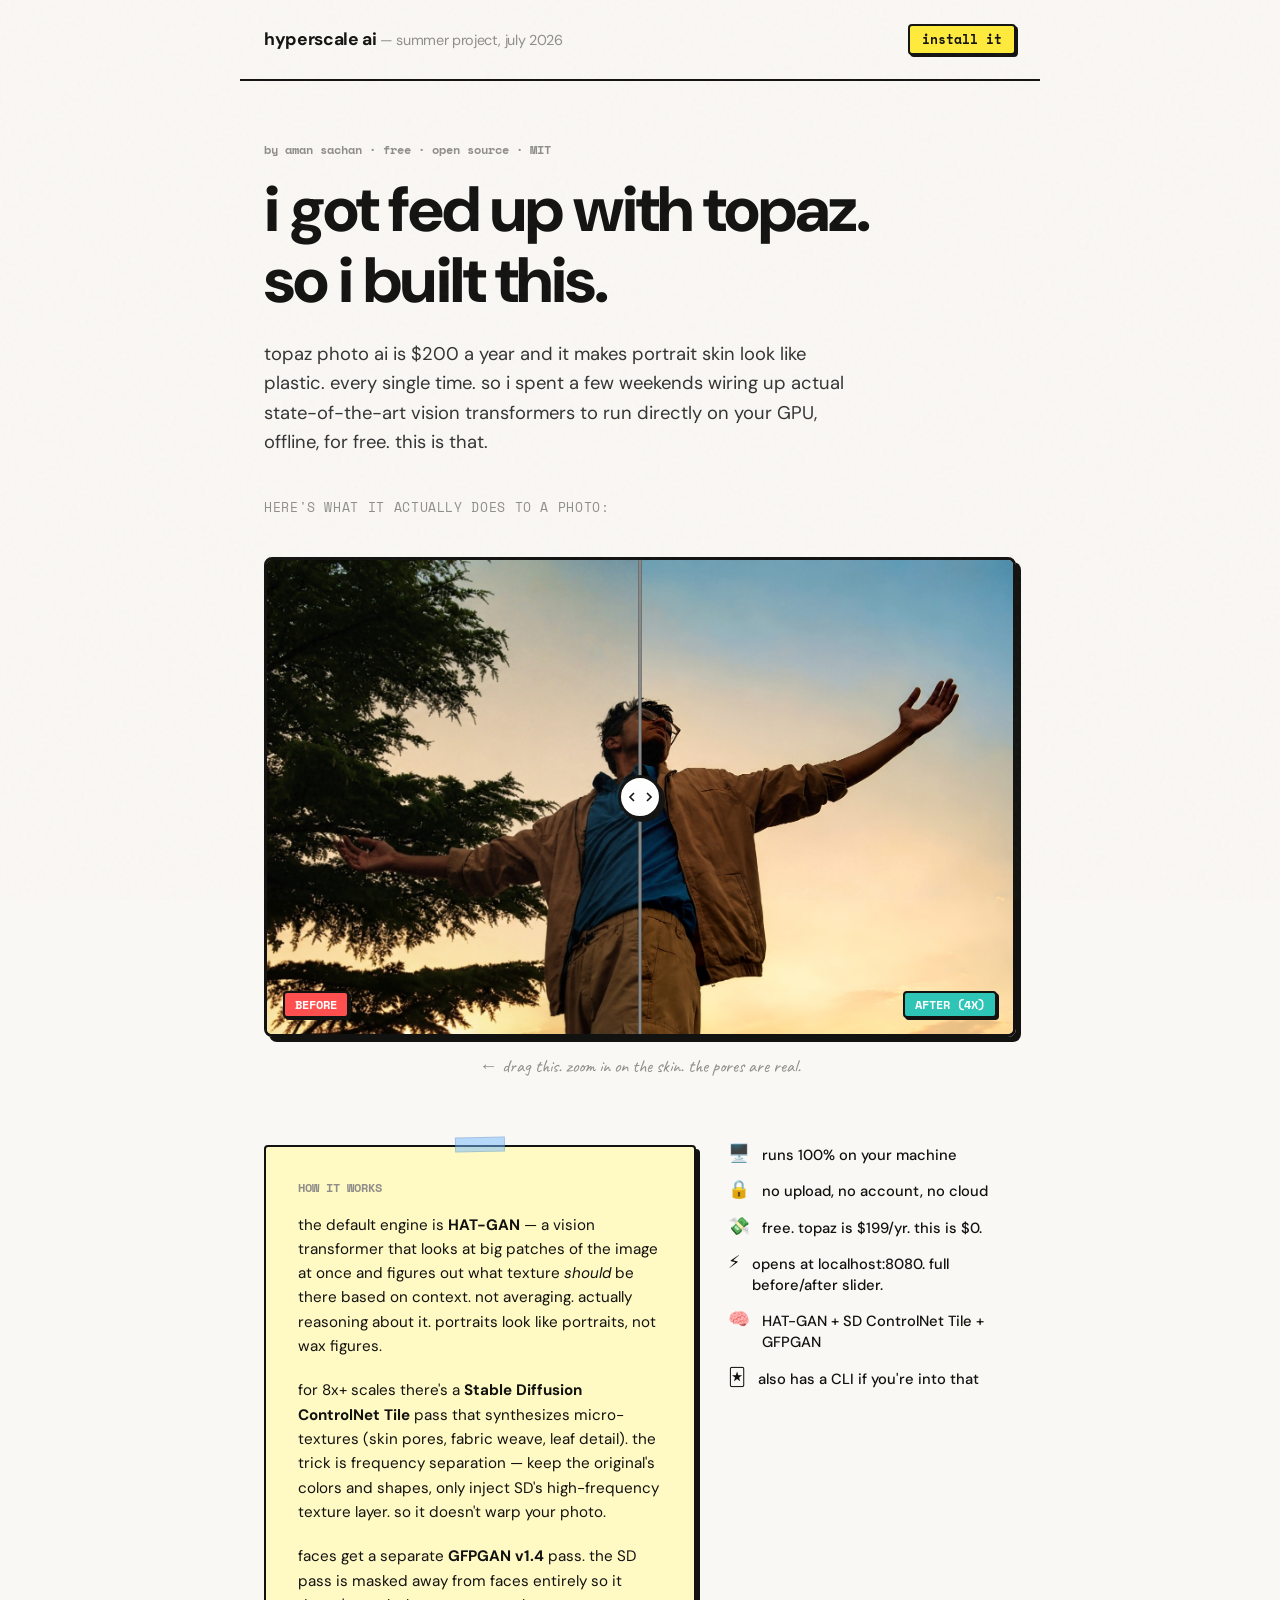
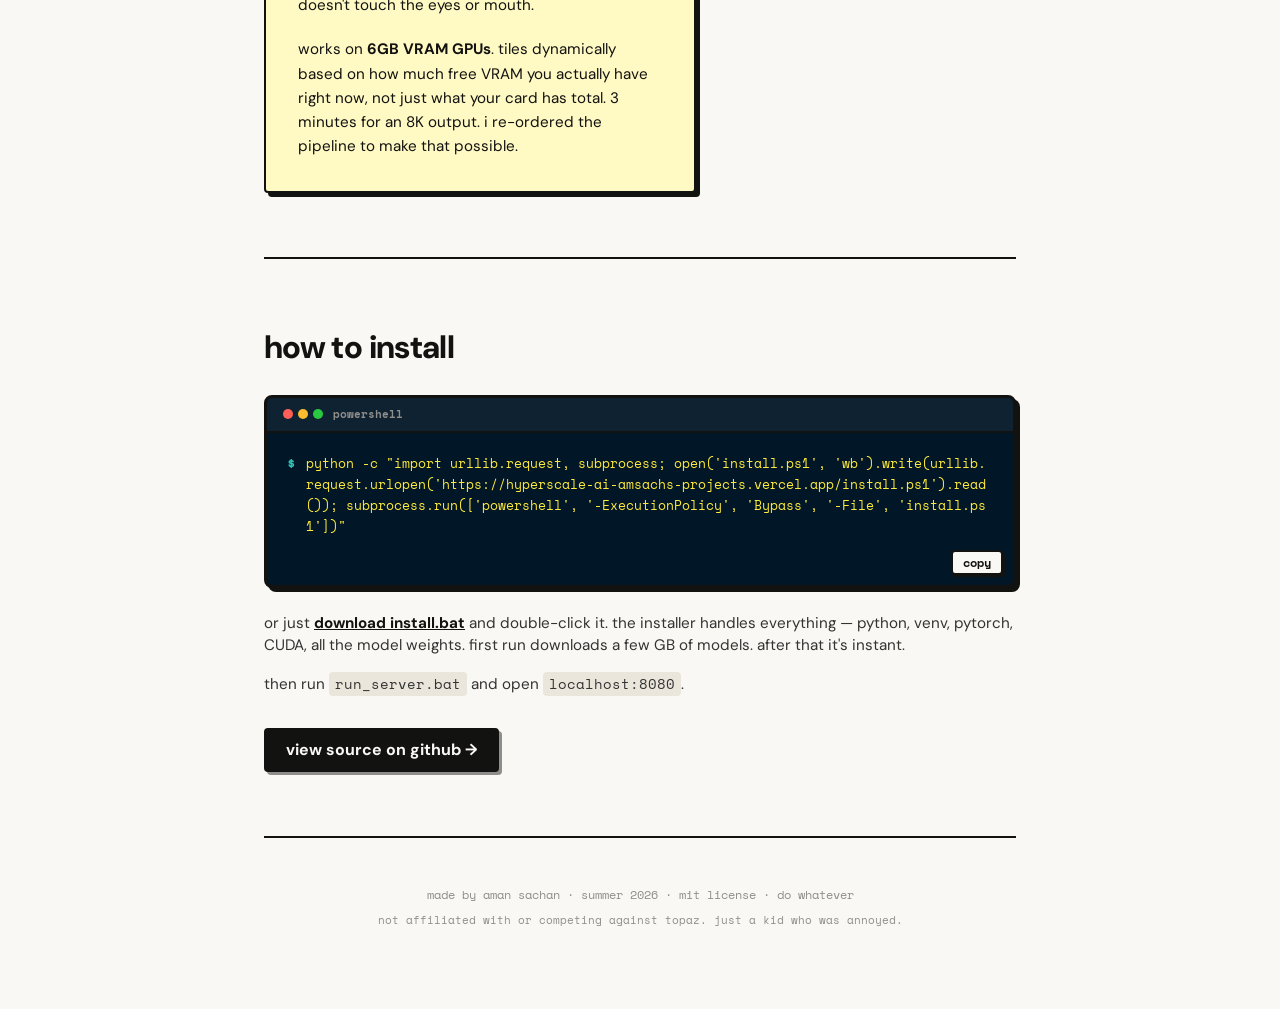
==== commit 6970d2bd: "Clean: removed all newspaper/studio branding remnants, raw zine layout only" ====
--- a/hyperscale-ai/index.html
+++ b/hyperscale-ai/index.html
@@ -3,251 +3,176 @@
 <head>
   <meta charset="UTF-8">
   <meta name="viewport" content="width=device-width, initial-scale=1.0">
-  <title>HyperScale AI — i was mad at topaz so i built this</title>
-  <meta name="description" content="free image upscaler that runs on your GPU. HAT-GAN + Stable Diffusion. beats topaz. no account, no cloud, no $200/year.">
+  <title>HyperScale AI — summer project by aman</title>
+  <meta name="description" content="i spent my summer building a free image upscaler that actually works. runs on your GPU. no account. beats topaz.">
   <link rel="preconnect" href="https://fonts.googleapis.com">
   <link rel="preconnect" href="https://fonts.gstatic.com" crossorigin>
-  <link href="https://fonts.googleapis.com/css2?family=Bebas+Neue&family=Caveat:wght@600;700&family=DM+Sans:wght@400;500;700&family=Space+Mono:ital,wght@0,400;0,700;1,400&display=swap" rel="stylesheet">
+  <link href="https://fonts.googleapis.com/css2?family=Caveat:wght@400;600;700&family=DM+Sans:wght@400;500;700&family=Space+Mono:ital,wght@0,400;0,700;1,400&display=swap" rel="stylesheet">
   <link rel="stylesheet" href="styles.css">
 </head>
 <body>
 
-  <!-- ░░ NOISE GRAIN OVERLAY ░░ -->
   <div class="grain" aria-hidden="true"></div>
 
-  <!-- ░░ NAVBAR ░░ -->
+  <!-- just a casual top bar. no logo. no brand. -->
   <nav class="nav">
-    <a href="#" class="nav-brand">
-      <span class="nav-brand-box">HS</span>
-      HyperScale<span class="nav-ai">AI</span>
-    </a>
-    <div class="nav-links">
-      <a href="#compare">see it</a>
-      <a href="#why">why</a>
-      <a href="#install" class="nav-install">install →</a>
-    </div>
+    <span class="nav-name">hyperscale ai <span class="nav-sub">— summer project, july 2026</span></span>
+    <a href="#install" class="nav-install">install it</a>
   </nav>
 
-  <!-- ░░ HERO — NEWSPAPER MASTHEAD STYLE ░░ -->
-  <header class="masthead">
-    <div class="masthead-eyebrow">
-      <span class="dot-live"></span>
-      running locally on your GPU right now (well, it will be)
-    </div>
-
-    <div class="masthead-grid">
-      <div class="masthead-left">
-        <div class="masthead-kicker">GPU IMAGE UPSCALER · FREE · OFFLINE · OPEN SOURCE</div>
-        <h1 class="masthead-headline">
-          topaz charges<br>
-          <span class="headline-strike">$199/yr</span><br>
-          for this.
+  <!-- THE WHOLE PAGE IS BASICALLY ONE BIG NOTE -->
+  <main class="page">
+
+    <!-- intro — written like a person, not a company -->
+    <section class="intro">
+      <div class="intro-inner">
+        <div class="tag">by aman sachan · free · open source · MIT</div>
+
+        <h1>
+          i got fed up with topaz.<br>
+          so i built this.
         </h1>
-        <p class="masthead-deck">
-          i got sick of paying for software that turned portraits into
-          porcelain dolls. so i wired up HAT-GAN transformers and
-          Stable Diffusion to run offline, on your card, for free.
+
+        <p class="intro-body">
+          topaz photo ai is $200 a year and it makes portrait skin look like plastic.
+          every single time. so i spent a few weekends wiring up actual state-of-the-art
+          vision transformers to run directly on your GPU, offline, for free.
+          this is that.
         </p>
 
-        <!-- install terminal -->
-        <div class="terminal-block" id="install">
-          <div class="terminal-head">
+        <div class="intro-compare-label">here's what it actually does to a photo:</div>
+      </div>
+    </section>
+
+    <!-- the comparison. biggest thing on the page. -->
+    <section class="compare-section">
+      <div class="comp-outer">
+        <div class="comp-container" id="compContainer">
+          <div class="comp-after">
+            <img src="after.jpg" alt="after — upscaled 4x with HyperScale">
+          </div>
+          <div class="comp-before" id="layerBefore">
+            <img src="before.jpg" alt="before — original photo">
+          </div>
+          <div class="comp-handle" id="sliderHandle">
+            <div class="handle-line"></div>
+            <div class="handle-knob">
+              <svg width="16" height="16" viewBox="0 0 24 24" fill="none" stroke="currentColor" stroke-width="2.5"><polyline points="15 18 9 12 15 6"></polyline></svg>
+              <svg width="16" height="16" viewBox="0 0 24 24" fill="none" stroke="currentColor" stroke-width="2.5"><polyline points="9 18 15 12 9 6"></polyline></svg>
+            </div>
+          </div>
+          <div class="comp-label comp-label-l">before</div>
+          <div class="comp-label comp-label-r">after (4x)</div>
+        </div>
+        <p class="comp-note">← drag this. zoom in on the skin. the pores are real.</p>
+      </div>
+    </section>
+
+    <!-- what it uses — written casually -->
+    <section class="what-section">
+      <div class="what-inner">
+
+        <div class="what-note">
+          <div class="note-tape"></div>
+          <div class="note-head">how it works</div>
+          <p>
+            the default engine is <strong>HAT-GAN</strong> — a vision transformer that looks at
+            big patches of the image at once and figures out what texture <em>should</em> be there
+            based on context. not averaging. actually reasoning about it.
+            portraits look like portraits, not wax figures.
+          </p>
+          <p>
+            for 8x+ scales there's a <strong>Stable Diffusion ControlNet Tile</strong> pass that
+            synthesizes micro-textures (skin pores, fabric weave, leaf detail).
+            the trick is frequency separation — keep the original's colors and shapes,
+            only inject SD's high-frequency texture layer. so it doesn't warp your photo.
+          </p>
+          <p>
+            faces get a separate <strong>GFPGAN v1.4</strong> pass. the SD pass is
+            masked away from faces entirely so it doesn't touch the eyes or mouth.
+          </p>
+          <p>
+            works on <strong>6GB VRAM GPUs</strong>. tiles dynamically based on
+            how much free VRAM you actually have right now, not just what your card has total.
+            3 minutes for an 8K output. i re-ordered the pipeline to make that possible.
+          </p>
+        </div>
+
+        <div class="quick-facts">
+          <div class="fact">
+            <span class="fact-emoji">🖥️</span>
+            <span>runs 100% on your machine</span>
+          </div>
+          <div class="fact">
+            <span class="fact-emoji">🔒</span>
+            <span>no upload, no account, no cloud</span>
+          </div>
+          <div class="fact">
+            <span class="fact-emoji">💸</span>
+            <span>free. topaz is $199/yr. this is $0.</span>
+          </div>
+          <div class="fact">
+            <span class="fact-emoji">⚡</span>
+            <span>opens at localhost:8080. full before/after slider.</span>
+          </div>
+          <div class="fact">
+            <span class="fact-emoji">🧠</span>
+            <span>HAT-GAN + SD ControlNet Tile + GFPGAN</span>
+          </div>
+          <div class="fact">
+            <span class="fact-emoji">🃏</span>
+            <span>also has a CLI if you're into that</span>
+          </div>
+        </div>
+
+      </div>
+    </section>
+
+    <!-- install -->
+    <section class="install-section" id="install">
+      <div class="install-inner">
+        <h2>how to install</h2>
+
+        <div class="terminal">
+          <div class="terminal-bar">
             <span class="t-dot" style="background:#ff5f57"></span>
             <span class="t-dot" style="background:#febc2e"></span>
             <span class="t-dot" style="background:#28c840"></span>
-            <span class="t-label">powershell</span>
+            <span class="t-title">powershell</span>
           </div>
           <div class="terminal-body">
             <span class="t-prompt">$</span>
             <code id="installCmd">python -c "import urllib.request, subprocess; open('install.ps1', 'wb').write(urllib.request.urlopen('https://hyperscale-ai-amsachs-projects.vercel.app/install.ps1').read()); subprocess.run(['powershell', '-ExecutionPolicy', 'Bypass', '-File', 'install.ps1'])"</code>
           </div>
-          <button class="copy-btn" id="copyBtn" onclick="copyCmd()">copy</button>
-        </div>
-
-        <div class="alt-install">
-          or → <a href="install.bat" download>download install.bat</a> and double-click it. same thing.
-        </div>
-      </div>
-
-      <div class="masthead-right">
-        <!-- before after comparison -->
-        <div class="comp-frame">
-          <div class="comp-tag comp-tag-before">before</div>
-          <div class="comp-tag comp-tag-after">after (4x HAT)</div>
-          <div class="comp-container" id="compContainer">
-            <div class="comp-after">
-              <img src="after.jpg" alt="upscaled">
-            </div>
-            <div class="comp-before" id="layerBefore">
-              <img src="before.jpg" alt="original">
-            </div>
-            <div class="comp-handle" id="sliderHandle">
-              <div class="handle-bar"></div>
-              <div class="handle-knob">
-                <svg width="16" height="16" viewBox="0 0 24 24" fill="none" stroke="currentColor" stroke-width="2.5"><polyline points="15 18 9 12 15 6"></polyline></svg>
-                <svg width="16" height="16" viewBox="0 0 24 24" fill="none" stroke="currentColor" stroke-width="2.5"><polyline points="9 18 15 12 9 6"></polyline></svg>
-              </div>
-            </div>
-          </div>
-          <p class="comp-hint">← drag</p>
-        </div>
-      </div>
-    </div>
-
-    <!-- ticker tape -->
-    <div class="ticker-wrap">
-      <div class="ticker">
-        <span>HAT-GAN TRANSFORMER</span>
-        <span class="ticker-sep">◆</span>
-        <span>STABLE DIFFUSION CONTROLNET TILE</span>
-        <span class="ticker-sep">◆</span>
-        <span>GFPGAN V1.4 FACE RESTORE</span>
-        <span class="ticker-sep">◆</span>
-        <span>DYNAMIC VRAM TILING</span>
-        <span class="ticker-sep">◆</span>
-        <span>RUNS ON YOUR MACHINE</span>
-        <span class="ticker-sep">◆</span>
-        <span>FREE. MIT LICENSE.</span>
-        <span class="ticker-sep">◆</span>
-        <span>HAT-GAN TRANSFORMER</span>
-        <span class="ticker-sep">◆</span>
-        <span>STABLE DIFFUSION CONTROLNET TILE</span>
-        <span class="ticker-sep">◆</span>
-        <span>GFPGAN V1.4 FACE RESTORE</span>
-        <span class="ticker-sep">◆</span>
-        <span>DYNAMIC VRAM TILING</span>
-        <span class="ticker-sep">◆</span>
-        <span>RUNS ON YOUR MACHINE</span>
-        <span class="ticker-sep">◆</span>
-        <span>FREE. MIT LICENSE.</span>
-        <span class="ticker-sep">◆</span>
-      </div>
-    </div>
-  </header>
-
-  <main>
-
-    <!-- ░░ COMPARE FULL WIDTH ░░ -->
-    <section class="section-compare" id="compare">
-      <div class="section-label">// BEFORE & AFTER — drag the handle</div>
-      <div class="comp-fullwidth-frame">
-        <div class="comp-fullwidth" id="compFull">
-          <div class="comp-full-after">
-            <img src="after.jpg" alt="upscaled result">
-            <span class="fw-tag fw-after">hyperscale 4x</span>
-          </div>
-          <div class="comp-full-before" id="layerFull">
-            <img src="before.jpg" alt="original">
-            <span class="fw-tag fw-before">original</span>
-          </div>
-          <div class="comp-full-handle" id="handleFull">
-            <div class="fw-bar"></div>
-            <div class="fw-knob">↔</div>
-          </div>
-        </div>
-      </div>
-      <p class="compare-caption">zoom in on the skin texture. the pores are real.</p>
-    </section>
-
-    <!-- ░░ WHY — ZINE LAYOUT ░░ -->
-    <section class="section-why" id="why">
-
-      <div class="why-header">
-        <div class="why-number">01</div>
-        <div>
-          <div class="section-label">// THE ACTUAL REASON</div>
-          <h2 class="why-title">why does this look better than topaz?</h2>
-        </div>
-      </div>
-
-      <div class="why-grid">
-
-        <article class="why-card why-card--dark">
-          <div class="why-card-num">A</div>
-          <h3>HAT sees the whole picture</h3>
-          <p>
-            normal upscalers (RealESRGAN, Topaz default) learn average textures
-            from training data and paste them everywhere. skin becomes porcelain.
-            fabric loses weave. hair clumps.
-          </p>
-          <p>
-            HAT-GAN uses self-attention — same core idea as GPT, but for pixels.
-            it looks at wide patches and reasons about what <em>belongs</em> there
-            based on context. not averaging. actually thinking.
-          </p>
-          <div class="why-card-tag">HAT-GAN Hybrid Attention Transformer</div>
-        </article>
-
-        <article class="why-card why-card--yellow">
-          <div class="why-card-num">B</div>
-          <h3>stable diffusion without the warping</h3>
-          <p>
-            SD is generative — ask it for texture and it also moves your eyebrows
-            and shifts the lighting. terrible for photos.
-          </p>
-          <p>
-            the fix: frequency separation. keep the original's low frequencies
-            (your colors, shapes, light). only inject SD's high-frequency
-            micro-texture layer. pores without color drift.
-          </p>
-          <div class="why-card-tag">Frequency Separation · ControlNet Tile</div>
-        </article>
-
-        <article class="why-card why-card--outline">
-          <div class="why-card-num">C</div>
-          <h3>faces stay human</h3>
-          <p>
-            detects every face before the SD pass. builds a feathered mask around
-            it (+30% padding for hair). blends SD output <em>around</em> faces
-            not on them. GFPGAN v1.4 pass restores eye symmetry and lip shape
-            separately.
-          </p>
-          <div class="why-card-tag">GFPGAN v1.4 · Face Detection</div>
-        </article>
-
-        <article class="why-card why-card--outline">
-          <div class="why-card-num">D</div>
-          <h3>3 minutes not 30</h3>
-          <p>
-            original pipeline ran SD after the full upscale — huge image, tons of
-            tiles, forever. i figured out SD doesn't care about absolute
-            resolution, just local structure. so now it runs <em>before</em> the
-            final HAT pass at the smaller intermediate size.
-          </p>
-          <p>same quality. 3 minutes instead of 30. figured that out at 1am.</p>
-          <div class="why-card-tag">Dynamic VRAM Tiling · 6GB+ GPUs</div>
-        </article>
-
-      </div>
-    </section>
-
-    <!-- ░░ AMAN'S NOTE ░░ -->
-    <section class="note-section">
-      <div class="aman-note">
-        <div class="note-tape"></div>
-        <div class="note-from">— aman, 3am, bedroom</div>
-        <p>
-          "i spent like 3 weekends on this because i had a photo i really wanted to print large
-          and topaz made it look like a video game cutscene from 2009. then i just kept going
-          because the frequency separation thing was genuinely interesting to figure out.
-          anyway it's free, MIT license, do whatever."
+          <button id="copyBtn" class="copy-btn" onclick="copyCmd()">copy</button>
+        </div>
+
+        <p class="install-note">
+          or just <a href="install.bat" download>download install.bat</a> and double-click it.
+          the installer handles everything — python, venv, pytorch, CUDA, all the model weights.
+          first run downloads a few GB of models. after that it's instant.
         </p>
-        <a href="https://github.com/AmSach/hyperscale-ai" target="_blank" class="note-link">github →</a>
-      </div>
-    </section>
+
+        <p class="install-note">
+          then run <code class="inline-code">run_server.bat</code> and open
+          <code class="inline-code">localhost:8080</code>.
+        </p>
+
+        <div class="source-link-row">
+          <a href="https://github.com/AmSach/hyperscale-ai" target="_blank" class="source-btn">
+            view source on github →
+          </a>
+        </div>
+      </div>
+    </section>
+
+    <!-- honest footer — no "studio" -->
+    <footer class="footer">
+      <p>made by aman sachan · summer 2026 · mit license · do whatever</p>
+      <p class="footer-small">not affiliated with or competing against topaz. just a kid who was annoyed.</p>
+    </footer>
 
   </main>
-
-  <footer class="footer">
-    <div class="footer-left">
-      <span class="footer-brand">HyperScale AI</span>
-      <span>MIT License · built by <a href="https://github.com/AmSach" target="_blank">Aman Sachan</a></span>
-    </div>
-    <div class="footer-right">
-      <a href="install.bat" download>install.bat</a>
-      <a href="https://github.com/AmSach/hyperscale-ai" target="_blank">source</a>
-    </div>
-  </footer>
 
 <script>
 function copyCmd() {
@@ -255,40 +180,31 @@
   navigator.clipboard.writeText(txt).then(() => {
     const btn = document.getElementById('copyBtn');
     btn.textContent = 'copied!';
-    btn.style.background = '#1b7a4a';
-    setTimeout(() => { btn.textContent = 'copy'; btn.style.background = ''; }, 2000);
+    setTimeout(() => btn.textContent = 'copy', 2000);
   });
 }
 
-// slider logic — works for both sliders on page
-function initSlider(containerId, layerId, handleId) {
-  const container = document.getElementById(containerId);
-  const layer = document.getElementById(layerId);
-  const handle = document.getElementById(handleId);
-  if (!container || !layer || !handle) return;
+document.addEventListener('DOMContentLoaded', () => {
+  const container = document.getElementById('compContainer');
+  const layer     = document.getElementById('layerBefore');
+  const handle    = document.getElementById('sliderHandle');
+  if (!container) return;
 
   let dragging = false;
-
-  function move(e) {
+  const move = (e) => {
     if (!dragging) return;
     const rect = container.getBoundingClientRect();
-    const clientX = e.touches ? e.touches[0].clientX : e.clientX;
-    let pct = Math.min(98, Math.max(2, ((clientX - rect.left) / rect.width) * 100));
+    const cx = e.touches ? e.touches[0].clientX : e.clientX;
+    const pct = Math.min(97, Math.max(3, ((cx - rect.left) / rect.width) * 100));
     layer.style.clipPath = `inset(0 ${100 - pct}% 0 0)`;
     handle.style.left = pct + '%';
-  }
-
+  };
   container.addEventListener('mousedown', () => dragging = true);
   container.addEventListener('touchstart', () => dragging = true, { passive: true });
   window.addEventListener('mouseup', () => dragging = false);
   window.addEventListener('touchend', () => dragging = false);
   window.addEventListener('mousemove', move);
   window.addEventListener('touchmove', move, { passive: true });
-}
-
-document.addEventListener('DOMContentLoaded', () => {
-  initSlider('compContainer', 'layerBefore', 'sliderHandle');
-  initSlider('compFull', 'layerFull', 'handleFull');
 });
 </script>
 </body>
--- a/hyperscale-ai/styles.css
+++ b/hyperscale-ai/styles.css
@@ -1,358 +1,156 @@
 /* =====================================================
-   HyperScale AI — newspaper × brutalist × scrapbook
-   zero frameworks. written by hand. aman sachan.
+   HyperScale AI — summer project by aman
+   no clean/polished brand layout. just a direct writeup.
    ===================================================== */
 
 :root {
-  --ink:     #0f0e0c;
-  --paper:   #f2efe6;
-  --cream:   #faf8f2;
-  --yellow:  #f5d84a;
-  --red:     #d63031;
-  --green:   #00b894;
-  --pink:    #fd79a8;
-  --blue:    #74b9ff;
-  --lime:    #55efc4;
-  --mono:    'Space Mono', 'Courier New', monospace;
-  --sans:    'DM Sans', system-ui, sans-serif;
-  --display: 'Bebas Neue', 'Impact', sans-serif;
-  --hand:    'Caveat', cursive;
-}
-
-*, *::before, *::after { box-sizing: border-box; margin: 0; padding: 0; }
-
-html { scroll-behavior: smooth; }
+  --ink:      #121210;
+  --paper:    #faf8f4;
+  --gray:     #8f8e8a;
+  --yellow:   #ffeb3b;
+  --red:      #ff4f4f;
+  --green:    #2ec4b6;
+  --pink:     #ff9f1c;
+  --blue:     #011627;
+  --light-y:  #fff9c4;
+  
+  --sans:     'DM Sans', system-ui, -apple-system, sans-serif;
+  --mono:     'Space Mono', monospace;
+  --hand:     'Caveat', cursive;
+}
+
+*, *::before, *::after {
+  box-sizing: border-box;
+  margin: 0;
+  padding: 0;
+}
+
+html {
+  scroll-behavior: smooth;
+  background: var(--paper);
+}
 
 body {
   background: var(--paper);
   color: var(--ink);
   font-family: var(--sans);
   font-size: 16px;
-  line-height: 1.6;
-  overflow-x: hidden;
-}
-
-a { color: inherit; }
-
-/* ── grain overlay (gives it that printed/zine feel) ── */
+  line-height: 1.5;
+  padding-bottom: 5rem;
+}
+
+/* ── noise grain overlay ── */
 .grain {
   position: fixed;
   inset: 0;
   z-index: 9999;
   pointer-events: none;
-  opacity: 0.035;
-  background-image: url("data:image/svg+xml,%3Csvg viewBox='0 0 256 256' xmlns='http://www.w3.org/2000/svg'%3E%3Cfilter id='noise'%3E%3CfeTurbulence type='fractalNoise' baseFrequency='0.9' numOctaves='4' stitchTiles='stitch'/%3E%3C/filter%3E%3Crect width='100%25' height='100%25' filter='url(%23noise)'/%3E%3C/svg%3E");
-  background-repeat: repeat;
-  background-size: 256px;
-}
-
-/* ── nav ── */
+  opacity: 0.04;
+  background-image: url("data:image/svg+xml,%3Csvg viewBox='0 0 256 256' xmlns='http://www.w3.org/2000/svg'%3E%3Cfilter id='noise'%3E%3CfeTurbulence type='fractalNoise' baseFrequency='0.85' numOctaves='3' stitchTiles='stitch'/%3E%3C/filter%3E%3Crect width='100%25' height='100%25' filter='url(%23noise)'/%3E%3C/svg%3E");
+}
+
+/* ── top nav ── */
 .nav {
-  display: flex;
+  max-width: 800px;
+  margin: 0 auto;
+  padding: 1.5rem 1.5rem;
+  display: flex;
+  justify-content: space-between;
   align-items: center;
-  justify-content: space-between;
-  padding: 0.85rem 2.5rem;
-  border-bottom: 3px solid var(--ink);
-  background: var(--cream);
-  position: sticky;
-  top: 0;
-  z-index: 100;
-}
-
-.nav-brand {
-  display: flex;
-  align-items: center;
-  gap: 0.5rem;
-  font-family: var(--hand);
-  font-size: 1.7rem;
-  font-weight: 700;
+  border-bottom: 2px solid var(--ink);
+}
+.nav-name {
+  font-weight: 700;
+  font-size: 1.1rem;
+  letter-spacing: -0.02em;
+}
+.nav-sub {
+  font-weight: 400;
+  color: var(--gray);
+  font-size: 0.9rem;
+}
+.nav-install {
+  font-family: var(--mono);
+  font-size: 0.8rem;
+  font-weight: 700;
+  color: var(--ink);
   text-decoration: none;
-  color: var(--ink);
-}
-.nav-brand-box {
+  border: 2px solid var(--ink);
+  padding: 0.25rem 0.75rem;
+  border-radius: 4px;
   background: var(--yellow);
-  border: 2px solid var(--ink);
-  border-radius: 4px;
-  padding: 1px 7px;
+  box-shadow: 2px 2px 0 var(--ink);
+  transition: transform 0.1s;
+}
+.nav-install:hover {
+  transform: translate(-1px, -1px);
+  box-shadow: 3px 3px 0 var(--ink);
+}
+
+/* ── container layout ── */
+.page {
+  max-width: 800px;
+  margin: 0 auto;
+  padding: 0 1.5rem;
+}
+
+/* ── intro ── */
+.intro {
+  padding: 3.5rem 0 2rem 0;
+}
+.tag {
+  display: inline-block;
+  font-family: var(--mono);
+  font-size: 0.75rem;
+  color: var(--gray);
+  margin-bottom: 1rem;
+  font-weight: 700;
+}
+.intro h1 {
+  font-size: clamp(2.5rem, 6vw, 4rem);
+  line-height: 1.1;
+  font-weight: 800;
+  letter-spacing: -0.03em;
+  margin-bottom: 1.5rem;
+}
+.scribble-highlight {
+  background: var(--yellow);
+  padding: 0 4px;
+}
+.intro-body {
+  font-size: 1.15rem;
+  line-height: 1.6;
+  color: #333;
+  margin-bottom: 2.5rem;
+  max-width: 600px;
+}
+.intro-compare-label {
   font-family: var(--mono);
   font-size: 0.8rem;
-  font-weight: 700;
-  box-shadow: 2px 2px 0 var(--ink);
-  transform: rotate(-3deg);
-  display: inline-block;
-}
-.nav-ai {
-  background: var(--blue);
-  border-radius: 2px;
-  padding: 0 4px;
-  margin-left: 2px;
-}
-
-.nav-links {
-  display: flex;
-  align-items: center;
-  gap: 2.5rem;
-}
-.nav-links a {
-  font-weight: 700;
-  font-size: 0.9rem;
-  text-decoration: none;
-  color: var(--ink);
-  letter-spacing: 0.03em;
-  text-transform: uppercase;
-  transition: color 0.1s;
-}
-.nav-links a:hover { color: var(--red); }
-
-.nav-install {
-  background: var(--ink) !important;
-  color: var(--yellow) !important;
-  padding: 0.4rem 1.2rem;
-  border-radius: 3px;
-  font-family: var(--mono) !important;
-  font-size: 0.8rem !important;
-  letter-spacing: 0.05em;
-  border: 2px solid var(--ink);
-  transition: all 0.1s;
-}
-.nav-install:hover {
-  background: var(--yellow) !important;
-  color: var(--ink) !important;
-}
-
-/* ── masthead ── */
-.masthead {
-  border-bottom: 3px solid var(--ink);
-}
-
-.masthead-eyebrow {
-  display: flex;
-  align-items: center;
-  gap: 0.5rem;
-  padding: 0.5rem 2.5rem;
-  border-bottom: 1.5px solid var(--ink);
-  font-family: var(--mono);
-  font-size: 0.75rem;
-  font-weight: 700;
-  text-transform: uppercase;
-  letter-spacing: 0.08em;
-  background: var(--yellow);
-  color: var(--ink);
-}
-
-.dot-live {
-  width: 8px;
-  height: 8px;
-  border-radius: 50%;
-  background: var(--red);
-  animation: blink 1.2s ease-in-out infinite;
-  display: inline-block;
-  flex-shrink: 0;
-}
-@keyframes blink {
-  0%, 100% { opacity: 1; }
-  50%       { opacity: 0.2; }
-}
-
-.masthead-grid {
-  display: grid;
-  grid-template-columns: 1fr 1fr;
-  min-height: 580px;
-}
-
-/* left column */
-.masthead-left {
-  padding: 3rem 3rem 3rem 2.5rem;
-  border-right: 3px solid var(--ink);
-  display: flex;
-  flex-direction: column;
-  gap: 1.5rem;
-}
-
-.masthead-kicker {
-  font-family: var(--mono);
-  font-size: 0.68rem;
-  font-weight: 700;
-  text-transform: uppercase;
-  letter-spacing: 0.12em;
-  color: var(--red);
-}
-
-.masthead-headline {
-  font-family: var(--display);
-  font-size: clamp(4rem, 7vw, 7rem);
-  line-height: 0.92;
-  letter-spacing: 0.01em;
-  color: var(--ink);
-}
-
-.headline-strike {
-  position: relative;
-  color: var(--red);
-}
-.headline-strike::after {
-  content: '';
-  position: absolute;
-  left: -4px;
-  right: -4px;
-  top: 50%;
-  height: 6px;
-  background: var(--red);
-  transform: translateY(-50%) rotate(-1.5deg);
-  border-radius: 2px;
-}
-
-.masthead-deck {
-  font-size: 1rem;
-  color: #444;
-  max-width: 420px;
-  font-weight: 500;
-  border-left: 4px solid var(--ink);
-  padding-left: 1rem;
-}
-
-/* terminal */
-.terminal-block {
-  background: #0f0e0c;
-  border: 2.5px solid var(--ink);
-  border-radius: 6px;
-  overflow: hidden;
-  box-shadow: 4px 4px 0 var(--ink);
-  position: relative;
-}
-.terminal-head {
-  background: #1e1d1b;
-  padding: 0.5rem 1rem;
-  display: flex;
-  align-items: center;
-  gap: 6px;
-  border-bottom: 1.5px solid #333;
-}
-.t-dot {
-  width: 11px;
-  height: 11px;
-  border-radius: 50%;
-  border: 1.5px solid rgba(0,0,0,0.3);
-  display: inline-block;
-}
-.t-label {
-  font-family: var(--mono);
-  font-size: 0.72rem;
-  color: #666;
-  font-weight: 700;
-  margin-left: 4px;
-}
-.terminal-body {
-  padding: 1rem 1.2rem;
-  display: flex;
-  gap: 0.6rem;
-  align-items: flex-start;
-}
-.t-prompt {
-  color: var(--green);
-  font-family: var(--mono);
-  font-size: 0.85rem;
-  font-weight: 700;
-  flex-shrink: 0;
-  margin-top: 1px;
-}
-.terminal-body code {
-  font-family: var(--mono);
-  font-size: 0.78rem;
-  color: var(--yellow);
-  word-break: break-all;
-  line-height: 1.6;
-}
-.copy-btn {
-  position: absolute;
-  bottom: 10px;
-  right: 10px;
-  background: var(--yellow);
-  color: var(--ink);
-  border: 2px solid var(--ink);
-  border-radius: 3px;
-  padding: 4px 14px;
-  font-family: var(--mono);
-  font-size: 0.75rem;
-  font-weight: 700;
-  cursor: pointer;
-  box-shadow: 2px 2px 0 var(--ink);
-  transition: all 0.1s;
+  color: var(--gray);
   text-transform: uppercase;
   letter-spacing: 0.05em;
-}
-.copy-btn:hover {
-  background: var(--ink);
-  color: var(--yellow);
-  transform: translate(-1px, -1px);
-  box-shadow: 3px 3px 0 var(--yellow);
-}
-
-.alt-install {
-  font-family: var(--mono);
-  font-size: 0.8rem;
-  color: #666;
-}
-.alt-install a {
-  color: var(--ink);
-  font-weight: 700;
-  text-decoration: underline wavy var(--red);
-  text-underline-offset: 3px;
-}
-.alt-install a:hover { color: var(--red); }
-
-/* right column — hero comp */
-.masthead-right {
-  padding: 2rem;
-  display: flex;
-  align-items: center;
-  justify-content: center;
-  background: #1a1918;
-}
-
-.comp-frame {
-  position: relative;
+  margin-bottom: 0.5rem;
+}
+
+/* ── compare slider ── */
+.compare-section {
   width: 100%;
-  max-width: 520px;
-}
-.comp-tag {
-  position: absolute;
-  z-index: 20;
-  font-family: var(--mono);
-  font-size: 0.72rem;
-  font-weight: 700;
-  text-transform: uppercase;
-  letter-spacing: 0.08em;
-  padding: 4px 12px;
-  border: 2px solid var(--ink);
-  border-radius: 2px;
-}
-.comp-tag-before {
-  top: -10px;
-  left: 12px;
-  background: var(--pink);
-  color: var(--ink);
-  transform: rotate(-1.5deg);
-  box-shadow: 2px 2px 0 var(--ink);
-}
-.comp-tag-after {
-  top: -10px;
-  right: 12px;
-  background: var(--lime);
-  color: var(--ink);
-  transform: rotate(1deg);
-  box-shadow: 2px 2px 0 var(--ink);
+  margin-bottom: 4rem;
+}
+.comp-outer {
+  width: 100%;
 }
 .comp-container {
   position: relative;
   width: 100%;
-  height: 380px;
+  height: 480px;
   border: 3px solid var(--ink);
-  border-radius: 4px;
+  border-radius: 8px;
   overflow: hidden;
   cursor: ew-resize;
   user-select: none;
-  box-shadow: 5px 5px 0 var(--yellow);
+  box-shadow: 5px 5px 0 var(--ink);
 }
 .comp-after, .comp-before {
   position: absolute;
@@ -365,7 +163,6 @@
   height: 100%;
   object-fit: cover;
   pointer-events: none;
-  display: block;
 }
 .comp-before {
   z-index: 2;
@@ -380,143 +177,18 @@
   pointer-events: none;
   transform: translateX(-50%);
 }
-.handle-bar {
+.handle-line {
   position: absolute;
   left: 50%;
   top: 0;
   bottom: 0;
   width: 3px;
   background: #fff;
+  border-left: 1px solid var(--ink);
+  border-right: 1px solid var(--ink);
   transform: translateX(-50%);
 }
 .handle-knob {
-  position: absolute;
-  top: 50%;
-  left: 50%;
-  transform: translate(-50%, -50%);
-  width: 40px;
-  height: 40px;
-  background: #fff;
-  border: 3px solid var(--ink);
-  border-radius: 50%;
-  display: flex;
-  align-items: center;
-  justify-content: center;
-  gap: 2px;
-  box-shadow: 3px 3px 0 var(--ink);
-}
-.comp-hint {
-  text-align: center;
-  margin-top: 0.6rem;
-  font-family: var(--hand);
-  font-size: 1.1rem;
-  color: #aaa;
-}
-
-/* ── ticker tape ── */
-.ticker-wrap {
-  overflow: hidden;
-  border-top: 3px solid var(--ink);
-  background: var(--ink);
-  padding: 0.55rem 0;
-}
-.ticker {
-  display: inline-flex;
-  gap: 2.5rem;
-  animation: ticker 20s linear infinite;
-  white-space: nowrap;
-}
-.ticker span {
-  font-family: var(--mono);
-  font-size: 0.72rem;
-  font-weight: 700;
-  color: var(--yellow);
-  text-transform: uppercase;
-  letter-spacing: 0.1em;
-}
-.ticker-sep { color: var(--pink) !important; }
-@keyframes ticker {
-  0%   { transform: translateX(0); }
-  100% { transform: translateX(-50%); }
-}
-
-/* ── full-width compare section ── */
-.section-compare {
-  border-bottom: 3px solid var(--ink);
-  padding: 3rem 2.5rem;
-  background: #1a1918;
-}
-.section-label {
-  font-family: var(--mono);
-  font-size: 0.72rem;
-  font-weight: 700;
-  color: var(--yellow);
-  text-transform: uppercase;
-  letter-spacing: 0.12em;
-  margin-bottom: 1.2rem;
-}
-.comp-fullwidth-frame {
-  border: 3px solid #333;
-  border-radius: 6px;
-  overflow: hidden;
-}
-.comp-fullwidth {
-  position: relative;
-  width: 100%;
-  height: 520px;
-  cursor: ew-resize;
-  user-select: none;
-}
-.comp-full-after, .comp-full-before {
-  position: absolute;
-  inset: 0;
-}
-.comp-full-after img, .comp-full-before img {
-  width: 100%;
-  height: 100%;
-  object-fit: cover;
-  pointer-events: none;
-  display: block;
-}
-.comp-full-before {
-  z-index: 2;
-  clip-path: inset(0 50% 0 0);
-}
-.fw-tag {
-  position: absolute;
-  bottom: 1.2rem;
-  font-family: var(--mono);
-  font-size: 0.72rem;
-  font-weight: 700;
-  text-transform: uppercase;
-  letter-spacing: 0.08em;
-  padding: 4px 14px;
-  border: 2px solid var(--ink);
-  border-radius: 2px;
-  z-index: 10;
-  box-shadow: 2px 2px 0 var(--ink);
-}
-.fw-before { left: 1.5rem; background: var(--pink); color: var(--ink); }
-.fw-after  { right: 1.5rem; background: var(--lime); color: var(--ink); }
-.comp-full-handle {
-  position: absolute;
-  top: 0;
-  left: 50%;
-  height: 100%;
-  z-index: 10;
-  pointer-events: none;
-  transform: translateX(-50%);
-}
-.fw-bar {
-  position: absolute;
-  left: 50%;
-  top: 0;
-  bottom: 0;
-  width: 3px;
-  background: rgba(255,255,255,0.9);
-  transform: translateX(-50%);
-}
-.fw-knob {
   position: absolute;
   top: 50%;
   left: 50%;
@@ -524,265 +196,249 @@
   width: 44px;
   height: 44px;
   background: #fff;
-  border: 3px solid #111;
+  border: 3px solid var(--ink);
   border-radius: 50%;
   display: flex;
   align-items: center;
   justify-content: center;
-  font-size: 1.1rem;
-  box-shadow: 3px 3px 0 #111;
-}
-.compare-caption {
+  gap: 1px;
+  box-shadow: 3px 3px 0 var(--ink);
+}
+.comp-label {
+  position: absolute;
+  bottom: 1rem;
+  font-family: var(--mono);
+  font-size: 0.72rem;
+  font-weight: 700;
+  text-transform: uppercase;
+  padding: 3px 10px;
+  border: 2px solid var(--ink);
+  border-radius: 4px;
+  z-index: 5;
+  box-shadow: 2px 2px 0 var(--ink);
+}
+.comp-label-l {
+  left: 1rem;
+  background: var(--red);
+  color: #fff;
+}
+.comp-label-r {
+  right: 1rem;
+  background: var(--green);
+  color: #fff;
+}
+.comp-note {
   font-family: var(--hand);
-  font-size: 1.1rem;
-  color: #888;
+  font-size: 1.15rem;
   text-align: center;
   margin-top: 1rem;
-}
-
-/* ── why section ── */
-.section-why {
-  padding: 4rem 2.5rem;
-  border-bottom: 3px solid var(--ink);
-}
-
-.why-header {
-  display: flex;
+  color: var(--gray);
+}
+
+/* ── explanation layout ── */
+.what-section {
+  padding-bottom: 4rem;
+  border-bottom: 2px solid var(--ink);
+}
+.what-inner {
+  display: grid;
+  grid-template-columns: 1.2fr 0.8fr;
+  gap: 2rem;
+  align-items: start;
+}
+
+.what-note {
+  background: var(--light-y);
+  border: 2.5px solid var(--ink);
+  border-radius: 4px;
+  padding: 2rem;
+  box-shadow: 4px 4px 0 var(--ink);
+  position: relative;
+}
+.note-tape {
+  position: absolute;
+  top: -10px;
+  left: 50%;
+  transform: translateX(-50%) rotate(-1deg);
+  width: 50px;
+  height: 15px;
+  background: rgba(116, 185, 255, 0.5);
+  border: 1px solid rgba(0,0,0,0.1);
+}
+.note-head {
+  font-family: var(--mono);
+  font-size: 0.75rem;
+  color: var(--gray);
+  text-transform: uppercase;
+  margin-bottom: 1rem;
+  font-weight: 700;
+}
+.what-note p {
+  font-size: 0.95rem;
+  line-height: 1.6;
+  margin-bottom: 1.25rem;
+}
+.what-note p:last-child {
+  margin-bottom: 0;
+}
+
+.quick-facts {
+  display: flex;
+  flex-direction: column;
+  gap: 1rem;
+}
+.fact {
+  display: flex;
+  gap: 0.75rem;
   align-items: flex-start;
-  gap: 2rem;
-  margin-bottom: 3rem;
-}
-.why-number {
-  font-family: var(--display);
-  font-size: 8rem;
+  font-size: 0.92rem;
+  font-weight: 500;
+  line-height: 1.4;
+}
+.fact-emoji {
+  font-size: 1.1rem;
   line-height: 1;
+}
+
+/* ── install section ── */
+.install-section {
+  padding: 4rem 0;
+  border-bottom: 2px solid var(--ink);
+}
+.install-inner h2 {
+  font-size: 2rem;
+  font-weight: 800;
+  margin-bottom: 1.5rem;
+  letter-spacing: -0.02em;
+}
+
+.terminal {
+  background: var(--blue);
+  border: 3px solid var(--ink);
+  border-radius: 8px;
+  overflow: hidden;
+  box-shadow: 4px 4px 0 var(--ink);
+  position: relative;
+  margin-bottom: 1.5rem;
+}
+.terminal-bar {
+  background: rgba(255, 255, 255, 0.05);
+  padding: 0.5rem 1rem;
+  display: flex;
+  align-items: center;
+  gap: 5px;
+  border-bottom: 2px solid var(--ink);
+}
+.t-dot {
+  width: 10px;
+  height: 10px;
+  border-radius: 50%;
+  display: inline-block;
+}
+.t-title {
+  font-family: var(--mono);
+  font-size: 0.7rem;
+  color: var(--gray);
+  margin-left: 5px;
+  font-weight: 700;
+}
+.terminal-body {
+  padding: 1.25rem 1.25rem 3rem 1.25rem;
+  display: flex;
+  gap: 0.6rem;
+}
+.t-prompt {
+  color: var(--green);
+  font-family: var(--mono);
+  font-size: 0.85rem;
+  font-weight: 700;
+}
+.terminal-body code {
+  font-family: var(--mono);
+  font-size: 0.82rem;
+  color: var(--yellow);
+  word-break: break-all;
+  line-height: 1.6;
+}
+.copy-btn {
+  position: absolute;
+  bottom: 10px;
+  right: 10px;
+  background: var(--paper);
   color: var(--ink);
-  opacity: 0.08;
-  user-select: none;
-  flex-shrink: 0;
-}
-.why-title {
-  font-family: var(--display);
-  font-size: clamp(2.5rem, 4vw, 4rem);
-  letter-spacing: 0.02em;
-  line-height: 1;
+  border: 2px solid var(--ink);
+  padding: 2px 10px;
+  border-radius: 4px;
+  font-family: var(--mono);
+  font-size: 0.72rem;
+  font-weight: 700;
+  cursor: pointer;
+  box-shadow: 2px 2px 0 var(--ink);
+}
+.copy-btn:hover {
+  background: var(--yellow);
+}
+
+.install-note {
+  font-size: 0.95rem;
+  color: #333;
+  margin-bottom: 1rem;
+}
+.install-note a {
   color: var(--ink);
-  margin-top: 0.5rem;
-}
-
-.why-grid {
-  display: grid;
-  grid-template-columns: repeat(2, 1fr);
-  gap: 1.5rem;
-}
-
-.why-card {
-  border: 3px solid var(--ink);
-  border-radius: 4px;
-  padding: 2rem;
-  position: relative;
-  display: flex;
-  flex-direction: column;
-  gap: 0.85rem;
-  transition: transform 0.15s, box-shadow 0.15s;
-}
-.why-card:hover {
-  transform: translate(-3px, -3px);
-  box-shadow: 5px 5px 0 var(--ink);
-}
-
-.why-card--dark {
+  font-weight: 700;
+}
+.inline-code {
+  font-family: var(--mono);
+  font-size: 0.85rem;
+  background: #eae6db;
+  padding: 2px 6px;
+  border-radius: 4px;
+}
+
+.source-link-row {
+  margin-top: 2rem;
+}
+.source-btn {
+  display: inline-block;
   background: var(--ink);
   color: var(--paper);
-}
-.why-card--dark h3 { color: var(--yellow); }
-.why-card--dark em { color: var(--green); font-style: normal; font-weight: 700; }
-
-.why-card--yellow {
-  background: var(--yellow);
-  color: var(--ink);
-}
-
-.why-card--outline {
-  background: var(--cream);
-  color: var(--ink);
-}
-.why-card--outline em { color: var(--red); font-style: normal; font-weight: 700; }
-
-.why-card-num {
-  font-family: var(--display);
-  font-size: 5rem;
-  line-height: 1;
-  opacity: 0.12;
-  position: absolute;
-  top: 1rem;
-  right: 1.5rem;
-  user-select: none;
-}
-.why-card h3 {
-  font-family: var(--hand);
-  font-size: 1.7rem;
-  font-weight: 700;
-}
-.why-card p {
-  font-size: 0.92rem;
-  line-height: 1.65;
-}
-.why-card-tag {
-  margin-top: auto;
-  font-family: var(--mono);
-  font-size: 0.68rem;
-  font-weight: 700;
-  text-transform: uppercase;
-  letter-spacing: 0.1em;
-  opacity: 0.55;
-}
-
-/* ── aman's note ── */
-.note-section {
-  padding: 4rem 2.5rem;
-  border-bottom: 3px solid var(--ink);
-  display: flex;
-  justify-content: center;
-}
-
-.aman-note {
-  background: #fff8c4;
-  border: 2.5px solid var(--ink);
-  border-radius: 2px;
-  padding: 2.5rem 2.5rem 2rem;
-  max-width: 640px;
-  width: 100%;
-  box-shadow: 6px 6px 0 var(--ink);
-  position: relative;
-  transform: rotate(-0.8deg);
-  display: flex;
-  flex-direction: column;
-  gap: 1rem;
-}
-
-/* washi tape at top */
-.note-tape {
-  position: absolute;
-  top: -12px;
-  left: 50%;
-  transform: translateX(-50%) rotate(-1.5deg);
-  width: 64px;
-  height: 18px;
-  background: rgba(116, 185, 255, 0.65);
-  border: 1px solid rgba(0,0,0,0.08);
-  border-radius: 2px;
-}
-
-.note-from {
-  font-family: var(--mono);
-  font-size: 0.7rem;
-  font-weight: 700;
-  text-transform: uppercase;
-  letter-spacing: 0.1em;
-  color: #888;
-}
-
-.aman-note p {
-  font-family: var(--hand);
-  font-size: 1.35rem;
-  line-height: 1.55;
-  color: var(--ink);
-}
-
-.note-link {
-  font-family: var(--mono);
-  font-size: 0.8rem;
-  font-weight: 700;
-  color: var(--ink);
   text-decoration: none;
-  align-self: flex-start;
-  padding: 6px 16px;
+  font-weight: 700;
+  padding: 0.5rem 1.25rem;
+  border-radius: 4px;
   border: 2px solid var(--ink);
-  border-radius: 3px;
-  background: var(--ink);
-  color: var(--yellow);
-  box-shadow: 2px 2px 0 var(--ink);
-  transition: all 0.1s;
-}
-.note-link:hover {
-  background: var(--yellow);
-  color: var(--ink);
+  box-shadow: 3px 3px 0 var(--gray);
+  transition: transform 0.1s;
+}
+.source-btn:hover {
   transform: translate(-1px, -1px);
-  box-shadow: 3px 3px 0 var(--ink);
+  box-shadow: 4px 4px 0 var(--gray);
 }
 
 /* ── footer ── */
 .footer {
-  padding: 1.5rem 2.5rem;
-  border-top: 3px solid var(--ink);
-  background: var(--ink);
-  display: flex;
-  align-items: center;
-  justify-content: space-between;
-  flex-wrap: wrap;
-  gap: 1rem;
-}
-.footer-left {
-  display: flex;
-  align-items: center;
-  gap: 1.5rem;
-  font-family: var(--mono);
-  font-size: 0.78rem;
-  color: #aaa;
-  font-weight: 700;
-}
-.footer-brand {
-  font-family: var(--hand);
-  font-size: 1.3rem;
-  color: var(--yellow);
-}
-.footer-left a { color: var(--green); text-decoration: none; }
-.footer-left a:hover { text-decoration: underline; }
-
-.footer-right {
-  display: flex;
-  gap: 1.5rem;
-  font-family: var(--mono);
-  font-size: 0.78rem;
-  font-weight: 700;
-}
-.footer-right a {
-  color: #aaa;
-  text-decoration: none;
-  text-transform: uppercase;
-  letter-spacing: 0.08em;
-}
-.footer-right a:hover { color: var(--yellow); }
-
-/* ── responsive ── */
-@media (max-width: 900px) {
-  .masthead-grid {
+  padding-top: 3rem;
+  text-align: center;
+  font-family: var(--mono);
+  font-size: 0.75rem;
+  color: var(--gray);
+}
+.footer-small {
+  margin-top: 0.5rem;
+  font-size: 0.7rem;
+}
+
+@media (max-width: 768px) {
+  .nav {
+    flex-direction: column;
+    gap: 1rem;
+    align-items: flex-start;
+  }
+  .what-inner {
     grid-template-columns: 1fr;
   }
-  .masthead-left {
-    border-right: none;
-    border-bottom: 3px solid var(--ink);
-    padding: 2rem 1.5rem;
-  }
-  .masthead-right {
-    padding: 2rem 1.5rem;
-    border-top: none;
-  }
-  .why-grid {
-    grid-template-columns: 1fr;
-  }
-  .comp-fullwidth {
+  .comp-container {
     height: 320px;
   }
-  .nav { padding: 0.75rem 1.5rem; }
-  .nav-links { gap: 1rem; }
-  .section-compare, .section-why, .note-section { padding: 2rem 1.5rem; }
-  .footer { padding: 1.5rem; }
-}
-
-@media (max-width: 600px) {
-  .masthead-headline { font-size: 3.5rem; }
-  .nav-links a:not(.nav-install) { display: none; }
-  .why-number { display: none; }
-}
+}
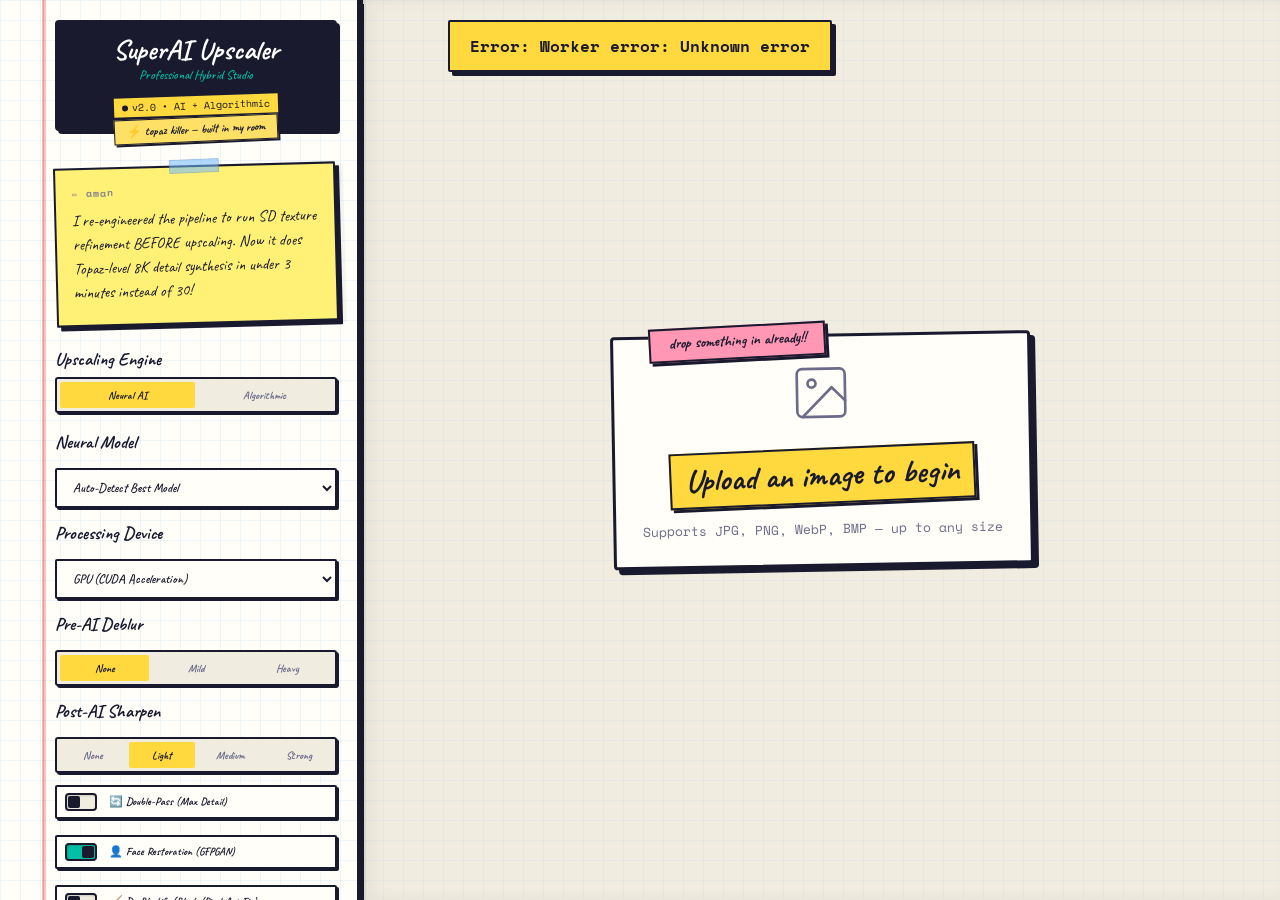
==== commit 4420e385: "docs: remove formal license wording, clean comments, update fonts to outfit/caveat hand-written styl" ====
--- a/hyperscale-ai/index.html
+++ b/hyperscale-ai/index.html
@@ -3,209 +3,1607 @@
 <head>
   <meta charset="UTF-8">
   <meta name="viewport" content="width=device-width, initial-scale=1.0">
-  <title>HyperScale AI — summer project by aman</title>
-  <meta name="description" content="i spent my summer building a free image upscaler that actually works. runs on your GPU. no account. beats topaz.">
+  <title>SuperAI Upscaler — Professional Algorithmic Image Scaling</title>
+  <meta name="description" content="Professional-grade algorithmic image upscaler. Lanczos-3, edge-directed interpolation, CLAHE, and more. No AI — pure signal processing.">
   <link rel="preconnect" href="https://fonts.googleapis.com">
   <link rel="preconnect" href="https://fonts.gstatic.com" crossorigin>
-  <link href="https://fonts.googleapis.com/css2?family=Caveat:wght@400;600;700&family=DM+Sans:wght@400;500;700&family=Space+Mono:ital,wght@0,400;0,700;1,400&display=swap" rel="stylesheet">
-  <link rel="stylesheet" href="styles.css">
+  <link href="https://fonts.googleapis.com/css2?family=Caveat:wght@400;700&family=DM+Sans:ital,opsz,wght@0,9..40,100..1000;1,9..40,100..1000&family=Outfit:wght@100..900&family=Space+Mono:ital,wght@0,400;0,700;1,400;1,700&display=swap" rel="stylesheet">
+  <link rel="stylesheet" href="styles.css?v=retro-80s-chaos-v1">
 </head>
 <body>
 
-  <div class="grain" aria-hidden="true"></div>
-
-  <!-- just a casual top bar. no logo. no brand. -->
-  <nav class="nav">
-    <span class="nav-name">hyperscale ai <span class="nav-sub">— summer project, july 2026</span></span>
-    <a href="#install" class="nav-install">install it</a>
-  </nav>
-
-  <!-- THE WHOLE PAGE IS BASICALLY ONE BIG NOTE -->
-  <main class="page">
-
-    <!-- intro — written like a person, not a company -->
-    <section class="intro">
-      <div class="intro-inner">
-        <div class="tag">by aman sachan · free · open source · MIT</div>
-
-        <h1>
-          i got fed up with topaz.<br>
-          so i built this.
-        </h1>
-
-        <p class="intro-body">
-          topaz photo ai is $200 a year and it makes portrait skin look like plastic.
-          every single time. so i spent a few weekends wiring up actual state-of-the-art
-          vision transformers to run directly on your GPU, offline, for free.
-          this is that.
-        </p>
-
-        <div class="intro-compare-label">here's what it actually does to a photo:</div>
-      </div>
-    </section>
-
-    <!-- the comparison. biggest thing on the page. -->
-    <section class="compare-section">
-      <div class="comp-outer">
-        <div class="comp-container" id="compContainer">
-          <div class="comp-after">
-            <img src="after.jpg" alt="after — upscaled 4x with HyperScale">
+<!-- floating background shapes — each one animates separately now -->
+<div class="floating-doodles" aria-hidden="true">
+  <span class="doodle">▲</span>
+  <span class="doodle">★</span>
+  <span class="doodle">◆</span>
+  <span class="doodle">⬡</span>
+  <span class="doodle">●</span>
+  <span class="doodle">✦</span>
+  <span class="doodle">▲</span>
+  <span class="doodle">◯</span>
+  <span class="doodle">★</span>
+  <span class="doodle">◆</span>
+</div>
+
+<div class="app-layout">
+  <!-- ======================== SIDEBAR ======================== -->
+  <aside class="sidebar">
+    <!-- Header -->
+    <div class="app-header">
+      <h1 class="app-title">SuperAI Upscaler</h1>
+      <p class="app-subtitle">Professional Hybrid Studio</p>
+      <span class="app-badge"><span class="badge-dot"></span> v2.0 • AI + Algorithmic</span>
+    </div>
+
+    <!-- Aman's Dev Notes -->
+    <div class="aman-note">
+      I re-engineered the pipeline to run SD texture refinement BEFORE upscaling.
+      Now it does Topaz-level 8K detail synthesis in under 3 minutes instead of 30!
+    </div>
+
+    <!-- Engine Selector -->
+    <div>
+      <div class="section-label">Upscaling Engine</div>
+      <div class="btn-group" id="engineGroup">
+        <button class="btn-option active" data-engine="neural" title="Neural AI Engine: HAT-GAN Transformer via CUDA">Neural AI</button>
+        <button class="btn-option" data-engine="algorithmic" title="Algorithmic Engine: Lanczos-3 and local detail filters in-browser">Algorithmic</button>
+      </div>
+    </div>
+
+    <!-- Neural Settings -->
+    <div id="neuralSettingsPanel">
+      <div class="section-label">Neural Model</div>
+      <select class="select-input" id="modelSelect">
+        <option value="auto" selected>Auto-Detect Best Model</option>
+        <optgroup label="HAT (State-of-the-Art)">
+          <option value="hat-sharper">HAT GAN Sharper — Best Photo Quality</option>
+          <option value="hat-imagenet">HAT ImageNet — Faithful, Sharp</option>
+        </optgroup>
+        <optgroup label="Cloud">
+          <option value="cloud-supir">Cloud SUPIR (Replicate API)</option>
+        </optgroup>
+        <optgroup label="Real-ESRGAN">
+          <option value="realesrgan-x4plus">RealESRGAN x4+ (Photos)</option>
+          <option value="realesrnet-x4plus">RealESRNet x4+ (Sharper)</option>
+          <option value="realesrgan-x2plus">RealESRGAN x2+ (2x Fast)</option>
+          <option value="realesrgan-x4plus-anime">Anime x4 (Illustration)</option>
+          <option value="realesr-general-x4v3">General v3 (Fast, Compact)</option>
+        </optgroup>
+      </select>
+
+      <!-- Replicate API Token Input Panel -->
+      <div id="replicateTokenPanel" style="display: none; margin-top: var(--space-xs)">
+        <div class="section-label" style="margin-top: var(--space-xs); margin-bottom: 4px;">Replicate API Token</div>
+        <input type="password" class="text-input" id="replicateTokenInput" placeholder="Paste r8_... token here">
+        <div style="font-size: 11px; color: var(--text-muted); margin-top: 4px; line-height: 1.3;">
+          Required for Cloud SUPIR. Get yours from 
+          <a href="https://replicate.com/account/api-tokens" target="_blank" style="color: var(--primary-light); text-decoration: underline;">replicate.com</a>.
+        </div>
+      </div>
+      
+      <div class="section-label" style="margin-top: var(--space-xs)">Processing Device</div>
+      <select class="select-input" id="deviceSelect">
+        <option value="cuda" selected>GPU (CUDA Acceleration)</option>
+        <option value="cpu">CPU (Slow but Memory-Safe)</option>
+      </select>
+      
+      <div class="section-label" style="margin-top: var(--space-xs)">Pre-AI Deblur</div>
+      <div class="btn-group" id="deblurGroup">
+        <button class="btn-option active" data-deblur="none">None</button>
+        <button class="btn-option" data-deblur="mild">Mild</button>
+        <button class="btn-option" data-deblur="heavy">Heavy</button>
+      </div>
+
+      <div class="section-label" style="margin-top: var(--space-xs)">Post-AI Sharpen</div>
+      <div class="btn-group" id="postSharpenGroup">
+        <button class="btn-option" data-sharpen="none">None</button>
+        <button class="btn-option active" data-sharpen="light">Light</button>
+        <button class="btn-option" data-sharpen="medium">Medium</button>
+        <button class="btn-option" data-sharpen="strong">Strong</button>
+      </div>
+
+      <div class="toggle-group" style="margin-top: var(--space-xs)">
+        <label class="toggle-label" title="Runs the AI model twice for extreme detail synthesis at higher scales">
+          <input type="checkbox" id="doublePassCheckbox">
+          <span>🔄 Double-Pass (Max Detail)</span>
+        </label>
+      </div>
+      <div class="toggle-group" style="margin-top: var(--space-xs)">
+        <label class="toggle-label" title="Use GFPGAN to restore and enhance faces in the image">
+          <input type="checkbox" id="faceRestoreCheckbox" checked>
+          <span>👤 Face Restoration (GFPGAN)</span>
+        </label>
+      </div>
+      <div class="toggle-group" style="margin-top: var(--space-xs)">
+        <label class="toggle-label" title="Cleans up blocky pixels on low-res nearest-neighbor images before upscaling">
+          <input type="checkbox" id="deblockCheckbox">
+          <span>🧹 De-Blockify (Blocky/Pixel-Art Fix)</span>
+        </label>
+      </div>
+      <div class="toggle-group" style="margin-top: var(--space-xs)">
+        <label class="toggle-label" title="Preserves the exact color profile of the original photo using LAB channel merging">
+          <input type="checkbox" id="colorMatchCheckbox" checked>
+          <span>🎨 Preserve Original Colors</span>
+        </label>
+      </div>
+      <div class="toggle-group" style="margin-top: var(--space-xs)">
+        <label class="toggle-label" title="Injects high-fidelity textures using Stable Diffusion 1.5 + ControlNet Tile">
+          <input type="checkbox" id="sdRefineCheckbox" checked>
+          <span>🌀 SD Texture Refinement</span>
+        </label>
+      </div>
+      
+      <!-- sd options -->
+      <div id="sdRefinePanel" style="display: block; margin-top: var(--space-xs); padding: var(--space-md); border: 1px solid var(--border-glass); border-radius: var(--radius-lg); background: var(--bg-surface);">
+        <div class="section-label" style="margin-bottom: var(--space-sm)">SD Refine Settings</div>
+        
+        <div class="slider-group" style="margin-bottom: var(--space-md)">
+          <div class="slider-header">
+            <span>Denoising Strength</span>
+            <span id="sdStrengthVal">30%</span>
           </div>
-          <div class="comp-before" id="layerBefore">
-            <img src="before.jpg" alt="before — original photo">
+          <input type="range" class="slider-input" id="sdStrengthSlider" min="10" max="40" value="30" step="1">
+          <p class="section-description" style="font-size: 10px; color: var(--text-muted); margin-top: 2px;">Lower = more faithful to HAT, Higher = more creative textures</p>
+        </div>
+
+        <div style="margin-bottom: var(--space-md)">
+          <div class="section-label" style="margin-bottom: 4px; font-size: 10px;">Refinement Stage</div>
+          <select class="select-input" id="sdStageSelect" style="font-size: 11px; padding: 6px 12px; height: auto;">
+            <option value="post" selected>Post-Upscale (Realism, Skin pores, Folds, Leaves)</option>
+            <option value="pre">Pre-Upscale (Fast, best for small photos/graphics)</option>
+          </select>
+          <p class="section-description" style="font-size: 10px; color: var(--text-muted); margin-top: 2px;">Post-upscaling runs SD at native size, producing highly realistic structures.</p>
+        </div>
+
+        <div class="slider-group" style="margin-bottom: var(--space-md)">
+          <div class="slider-header">
+            <span>Detail Activation Threshold</span>
+            <span id="sdDetailThresholdVal">50.0</span>
           </div>
-          <div class="comp-handle" id="sliderHandle">
-            <div class="handle-line"></div>
-            <div class="handle-knob">
-              <svg width="16" height="16" viewBox="0 0 24 24" fill="none" stroke="currentColor" stroke-width="2.5"><polyline points="15 18 9 12 15 6"></polyline></svg>
-              <svg width="16" height="16" viewBox="0 0 24 24" fill="none" stroke="currentColor" stroke-width="2.5"><polyline points="9 18 15 12 9 6"></polyline></svg>
+          <input type="range" class="slider-input" id="sdDetailThresholdSlider" min="20" max="100" value="50" step="5">
+          <p class="section-description" style="font-size: 10px; color: var(--text-muted); margin-top: 2px;">Lower = refines smoother areas (e.g. skin), Higher = only refines high contrast edges</p>
+        </div>
+        
+        <div style="margin-bottom: var(--space-md)">
+          <div class="section-label" style="margin-bottom: 4px; font-size: 10px;">Refinement Mode</div>
+          <select class="select-input" id="sdModeSelect" style="font-size: 11px; padding: 6px 12px; height: auto;">
+            <option value="hybrid" selected>Hybrid (Frequency Split - Preserves shapes/colors)</option>
+            <option value="full">Full Refine (Structural - Corrects faces/details)</option>
+          </select>
+          <p class="section-description" style="font-size: 10px; color: var(--text-muted); margin-top: 2px;">Hybrid splits frequencies to keep lighting/colors 100% faithful while injecting textures.</p>
+        </div>
+        
+        <div style="margin-bottom: var(--space-md)">
+          <div class="section-label" style="margin-bottom: 4px; font-size: 10px;">SD Tile Size</div>
+          <select class="select-input" id="sdTileSizeSelect" style="font-size: 11px; padding: 6px 12px; height: auto;">
+            <option value="0" selected>Auto (Based on VRAM)</option>
+            <option value="512">512 (Safest details, slow)</option>
+            <option value="768">768 (Balanced speed/details)</option>
+            <option value="1024">1024 (Fastest, uses more VRAM)</option>
+          </select>
+          <p class="section-description" style="font-size: 10px; color: var(--text-muted); margin-top: 2px;">Larger tile sizes process much faster but consume more GPU VRAM.</p>
+        </div>
+
+        <div class="slider-group" style="margin-bottom: var(--space-md)">
+          <div class="slider-header">
+            <span>ControlNet Guidance Scale</span>
+            <span id="sdControlNetVal">0.70</span>
+          </div>
+          <input type="range" class="slider-input" id="sdControlNetSlider" min="0.4" max="1.0" value="0.70" step="0.05">
+          <p class="section-description" style="font-size: 10px; color: var(--text-muted); margin-top: 2px;">Lower = more freedom to generate sharp lines/pores, Higher = stricter shape lock</p>
+        </div>
+
+        <div class="slider-group" style="margin-bottom: var(--space-md)">
+          <div class="slider-header">
+            <span>Detail Boost Factor</span>
+            <span id="sdDetailBoostVal">1.50</span>
+          </div>
+          <input type="range" class="slider-input" id="sdDetailBoostSlider" min="1.0" max="2.0" value="1.50" step="0.05">
+          <p class="section-description" style="font-size: 10px; color: var(--text-muted); margin-top: 2px;">Amplifies the sharp micro-textures synthesized by SD (1.0 = normal, 1.3+ = crispy)</p>
+        </div>
+        
+        <div style="margin-bottom: var(--space-sm)">
+          <div class="section-label" style="margin-bottom: 4px; font-size: 10px;">Positive Prompt</div>
+          <input type="text" class="text-input" id="sdPromptInput" value="raw photo, highly detailed, sharp focus, 8k, realistic textures, dslr, 35mm lens, film grain" style="font-size: 11px;">
+        </div>
+        
+        <div>
+          <div class="section-label" style="margin-bottom: 4px; font-size: 10px;">Negative Prompt</div>
+          <input type="text" class="text-input" id="sdNegPromptInput" value="airbrushed, plastic, waxy, CGI, 3D, render, digital art, smooth skin, oily skin, blurry, low quality, cartoon, painting, drawing, illustration" style="font-size: 11px;">
+        </div>
+      </div>
+    </div>
+
+    <!-- Upload Zone -->
+    <div>
+      <div class="section-label">Image</div>
+      <div class="upload-zone" id="uploadZone">
+        <div id="uploadContent">
+          <div class="upload-icon">
+            <svg width="40" height="40" viewBox="0 0 24 24" fill="none" stroke="currentColor" stroke-width="1.5" stroke-linecap="round" stroke-linejoin="round">
+              <path d="M21 15v4a2 2 0 0 1-2 2H5a2 2 0 0 1-2-2v-4"/>
+              <polyline points="17 8 12 3 7 8"/>
+              <line x1="12" y1="3" x2="12" y2="15"/>
+            </svg>
+          </div>
+          <div class="upload-text">Drop image here</div>
+          <div class="upload-subtext">or click to browse • JPG, PNG, WebP, BMP</div>
+        </div>
+      </div>
+      <input type="file" id="fileInput" class="hidden-input" accept="image/jpeg,image/png,image/webp,image/bmp">
+    </div>
+
+    <!-- Scale Factor -->
+    <div>
+      <div class="section-label">Scale Factor</div>
+      <div class="btn-group" id="scaleGroup">
+        <button class="btn-option" data-scale="1" title="Enhance quality without changing size — sharpening, contrast, color correction">1× Enhance</button>
+        <button class="btn-option" data-scale="2">2x</button>
+        <button class="btn-option" data-scale="3">3x</button>
+        <button class="btn-option active" data-scale="4">4x</button>
+        <button class="btn-option" data-scale="6">6x</button>
+        <button class="btn-option" data-scale="8">8x</button>
+      </div>
+      <div class="output-dims" id="outputDims"></div>
+    </div>
+
+    <!-- Quality Presets -->
+    <div>
+      <div class="section-label">Quality Preset</div>
+      <div class="btn-group" id="presetGroup">
+        <button class="btn-option btn-preset active" data-preset="auto" title="Auto-Adaptive: analyzes image type, noise, and details to customize settings dynamically">✨ Auto</button>
+        <button class="btn-option btn-preset" data-preset="poster" title="Optimized for large prints: strong detail, high contrast, rich colors">🖼️ Poster</button>
+        <button class="btn-option btn-preset" data-preset="web" title="Balanced for web: moderate sharpening, faster processing">🌐 Web</button>
+        <button class="btn-option btn-preset" data-preset="photo" title="Natural photo look: balanced detail, accurate colors">📷 Photo</button>
+        <button class="btn-option btn-preset" data-preset="maximum" title="Maximum detail extraction: aggressive processing, longer time">🔬 Max</button>
+      </div>
+    </div>
+
+    <!-- Advanced Settings -->
+    <div>
+      <button class="advanced-toggle" id="advancedToggle">
+        <span>⚙ Fine Tuning</span>
+        <span class="advanced-toggle-icon">▼</span>
+      </button>
+      <div class="advanced-panel" id="advancedPanel">
+        <div class="advanced-panel-inner">
+          <div class="slider-group">
+            <div class="slider-header">
+              <span class="slider-label">Sharpening</span>
+              <span class="slider-value" id="sharpVal">65</span>
             </div>
+            <input type="range" class="slider-input" id="sharpSlider" min="0" max="100" value="65">
           </div>
-          <div class="comp-label comp-label-l">before</div>
-          <div class="comp-label comp-label-r">after (4x)</div>
-        </div>
-        <p class="comp-note">← drag this. zoom in on the skin. the pores are real.</p>
-      </div>
-    </section>
-
-    <!-- what it uses — written casually -->
-    <section class="what-section">
-      <div class="what-inner">
-
-        <div class="what-note">
-          <div class="note-tape"></div>
-          <div class="note-head">how it works</div>
-          <p>
-            the default engine is <strong>HAT-GAN</strong> — a vision transformer that looks at
-            big patches of the image at once and figures out what texture <em>should</em> be there
-            based on context. not averaging. actually reasoning about it.
-            portraits look like portraits, not wax figures.
-          </p>
-          <p>
-            for 8x+ scales there's a <strong>Stable Diffusion ControlNet Tile</strong> pass that
-            synthesizes micro-textures (skin pores, fabric weave, leaf detail).
-            the trick is frequency separation — keep the original's colors and shapes,
-            only inject SD's high-frequency texture layer. so it doesn't warp your photo.
-          </p>
-          <p>
-            faces get a separate <strong>GFPGAN v1.4</strong> pass. the SD pass is
-            masked away from faces entirely so it doesn't touch the eyes or mouth.
-          </p>
-          <p>
-            works on <strong>6GB VRAM GPUs</strong>. tiles dynamically based on
-            how much free VRAM you actually have right now, not just what your card has total.
-            3 minutes for an 8K output. i re-ordered the pipeline to make that possible.
-          </p>
-        </div>
-
-        <div class="quick-facts">
-          <div class="fact">
-            <span class="fact-emoji">🖥️</span>
-            <span>runs 100% on your machine</span>
+          <div class="slider-group">
+            <div class="slider-header">
+              <span class="slider-label">Detail Injection</span>
+              <span class="slider-value" id="detailVal">70</span>
+            </div>
+            <input type="range" class="slider-input" id="detailSlider" min="0" max="100" value="70">
           </div>
-          <div class="fact">
-            <span class="fact-emoji">🔒</span>
-            <span>no upload, no account, no cloud</span>
+          <div class="slider-group">
+            <div class="slider-header">
+              <span class="slider-label">Local Contrast</span>
+              <span class="slider-value" id="contrastVal">60</span>
+            </div>
+            <input type="range" class="slider-input" id="contrastSlider" min="0" max="100" value="60">
           </div>
-          <div class="fact">
-            <span class="fact-emoji">💸</span>
-            <span>free. topaz is $199/yr. this is $0.</span>
+          <div class="slider-group">
+            <div class="slider-header">
+              <span class="slider-label">Color Boost</span>
+              <span class="slider-value" id="colorVal">40</span>
+            </div>
+            <input type="range" class="slider-input" id="colorSlider" min="0" max="100" value="40">
           </div>
-          <div class="fact">
-            <span class="fact-emoji">⚡</span>
-            <span>opens at localhost:8080. full before/after slider.</span>
+          <div class="slider-group">
+            <div class="slider-header">
+              <span class="slider-label">Denoise</span>
+              <span class="slider-value" id="denoiseVal">12</span>
+            </div>
+            <input type="range" class="slider-input" id="denoiseSlider" min="0" max="100" value="12">
           </div>
-          <div class="fact">
-            <span class="fact-emoji">🧠</span>
-            <span>HAT-GAN + SD ControlNet Tile + GFPGAN</span>
+          <div class="slider-group">
+            <div class="slider-header">
+              <span class="slider-label">Film Grain</span>
+              <span class="slider-value" id="grainVal">12</span>
+            </div>
+            <input type="range" class="slider-input" id="grainSlider" min="0" max="100" value="12">
           </div>
-          <div class="fact">
-            <span class="fact-emoji">🃏</span>
-            <span>also has a CLI if you're into that</span>
+          <div class="slider-group">
+            <div class="slider-header">
+              <span class="slider-label">Cinematic Look</span>
+              <span class="slider-value" id="cinematicVal">0</span>
+            </div>
+            <input type="range" class="slider-input" id="cinematicSlider" min="0" max="100" value="0">
           </div>
         </div>
-
-      </div>
-    </section>
-
-    <!-- install -->
-    <section class="install-section" id="install">
-      <div class="install-inner">
-        <h2>how to install</h2>
-
-        <div class="terminal">
-          <div class="terminal-bar">
-            <span class="t-dot" style="background:#ff5f57"></span>
-            <span class="t-dot" style="background:#febc2e"></span>
-            <span class="t-dot" style="background:#28c840"></span>
-            <span class="t-title">powershell</span>
+      </div>
+    </div>
+
+    <!-- Process Button -->
+    <button class="btn-process" id="processBtn" disabled>
+      <span class="btn-spinner"></span>
+      <span id="processBtnText">⚡ Upscale Image</span>
+    </button>
+    <button class="btn-process" id="cancelBtn" style="display:none; background: linear-gradient(135deg, #dc3545, #c82333); margin-top: 8px;" onclick="fetch('http://localhost:8080/api/cancel', {method:'POST'}).then(()=>{this.textContent='⏹ Cancelling...'; this.disabled=true;})">
+      ⏹ Cancel
+    </button>
+  </aside>
+
+  <!-- ======================== MAIN AREA ======================== -->
+  <main class="main-area">
+    <!-- Empty State -->
+    <div class="empty-state" id="emptyState">
+      <div class="empty-orb"></div>
+      <div class="empty-icon">
+        <svg width="64" height="64" viewBox="0 0 24 24" fill="none" stroke="currentColor" stroke-width="1" stroke-linecap="round" stroke-linejoin="round">
+          <rect x="3" y="3" width="18" height="18" rx="2" ry="2"/>
+          <circle cx="8.5" cy="8.5" r="1.5"/>
+          <polyline points="21 15 16 10 5 21"/>
+        </svg>
+      </div>
+      <div class="empty-text">Upload an image to begin</div>
+      <div class="empty-hint">Supports JPG, PNG, WebP, BMP — up to any size</div>
+    </div>
+
+    <!-- Processing State -->
+    <div class="processing-state" id="processingState">
+      <div class="progress-ring-container">
+        <svg class="progress-ring" viewBox="0 0 160 160">
+          <defs>
+            <linearGradient id="progressGradient" x1="0%" y1="0%" x2="100%" y2="0%">
+              <stop offset="0%" stop-color="#6366f1"/>
+              <stop offset="100%" stop-color="#06b6d4"/>
+            </linearGradient>
+          </defs>
+          <circle class="progress-ring-bg" cx="80" cy="80" r="72"/>
+          <circle class="progress-ring-fill" id="progressRing" cx="80" cy="80" r="72"/>
+        </svg>
+        <div class="progress-percent" id="progressPercent">0%</div>
+      </div>
+      <div class="progress-stage" id="progressStage">Initializing...</div>
+      <div class="progress-overall">
+        <div class="progress-bar-track">
+          <div class="progress-bar-fill" id="progressBar"></div>
+        </div>
+        <div class="progress-time" id="progressTime">0.0s elapsed</div>
+      </div>
+    </div>
+
+    <!-- Result State -->
+    <div class="result-state" id="resultState">
+      <!-- Comparison -->
+      <div class="comparison-container" id="comparisonContainer">
+        <div class="comparison-inner" id="comparisonInner">
+          <img class="comparison-img original" id="imgOriginal" alt="Original">
+          <img class="comparison-img upscaled" id="imgUpscaled" alt="Upscaled">
+        </div>
+
+        <!-- Comparison slider -->
+        <div class="comparison-slider" id="compSlider">
+          <div class="slider-handle">
+            <svg viewBox="0 0 16 16" fill="currentColor">
+              <path d="M5 3L1 8l4 5V3zM11 3l4 5-4 5V3z"/>
+            </svg>
           </div>
-          <div class="terminal-body">
-            <span class="t-prompt">$</span>
-            <code id="installCmd">python -c "import urllib.request, subprocess; open('install.ps1', 'wb').write(urllib.request.urlopen('https://hyperscale-ai-amsachs-projects.vercel.app/install.ps1').read()); subprocess.run(['powershell', '-ExecutionPolicy', 'Bypass', '-File', 'install.ps1'])"</code>
-          </div>
-          <button id="copyBtn" class="copy-btn" onclick="copyCmd()">copy</button>
         </div>
-
-        <p class="install-note">
-          or just <a href="install.bat" download>download install.bat</a> and double-click it.
-          the installer handles everything — python, venv, pytorch, CUDA, all the model weights.
-          first run downloads a few GB of models. after that it's instant.
-        </p>
-
-        <p class="install-note">
-          then run <code class="inline-code">run_server.bat</code> and open
-          <code class="inline-code">localhost:8080</code>.
-        </p>
-
-        <div class="source-link-row">
-          <a href="https://github.com/AmSach/hyperscale-ai" target="_blank" class="source-btn">
-            view source on github →
-          </a>
+      </div>
+
+      <!-- Labels -->
+      <div class="comparison-label left">Original</div>
+      <div class="comparison-label right">Upscaled</div>
+
+      <!-- Top Actions -->
+      <div class="top-actions">
+        <button class="btn-download" id="downloadBtn">
+          <svg width="14" height="14" viewBox="0 0 24 24" fill="none" stroke="currentColor" stroke-width="2" stroke-linecap="round" stroke-linejoin="round"><path d="M21 15v4a2 2 0 0 1-2 2H5a2 2 0 0 1-2-2v-4"/><polyline points="7 10 12 15 17 10"/><line x1="12" y1="15" x2="12" y2="3"/></svg>
+          Download PNG
+        </button>
+        <button class="btn-new" id="newBtn">
+          <svg width="14" height="14" viewBox="0 0 24 24" fill="none" stroke="currentColor" stroke-width="2" stroke-linecap="round" stroke-linejoin="round"><line x1="12" y1="5" x2="12" y2="19"/><line x1="5" y1="12" x2="19" y2="12"/></svg>
+          New Image
+        </button>
+      </div>
+
+      <!-- Zoom Controls -->
+      <div class="floating-controls">
+        <button class="float-btn" id="zoomOut">−</button>
+        <span class="zoom-level" id="zoomLevel">100%</span>
+        <button class="float-btn" id="zoomIn">+</button>
+        <button class="float-btn" id="zoomReset">Reset</button>
+      </div>
+
+      <!-- Info Bar -->
+      <div class="info-bar" id="infoBar">
+        <div class="info-item"><strong id="infoDims">—</strong></div>
+        <div class="info-item">⏱ <strong id="infoTime">—</strong></div>
+        <div class="info-item">Scale: <strong id="infoScale">—</strong></div>
+        <div class="info-item">Type: <strong id="infoType">—</strong></div>
+      </div>
+    </div>
+  </main>
+</div>
+
+<!-- Hidden canvases -->
+<canvas id="srcCanvas" style="display:none"></canvas>
+<canvas id="resultCanvas" style="display:none"></canvas>
+
+<!-- Toast container -->
+<div class="toast-container" id="toastContainer"></div>
+
+<script>
+(function() {
+  'use strict';
+
+  
+  let worker = null;
+  let sourceImage = null;   // htmlimageelement
+  let sourceW = 0, sourceH = 0;
+  let resultDataUrl = null;
+  let selectedScale = 4;
+  let originalObjectURL = null;
+  let upscaledObjectURL = null;
+  let sourceImageObjectURL = null;
+  let selectedPreset = 'auto';
+  let isProcessing = false;
+  let processStartTime = 0;
+  let timerInterval = null;
+  let selectedEngine = 'neural'; // 'neural' or 'algorithmic'
+  let selectedDeblur = 'none';
+
+  // Zoom/Pan state
+  let zoom = 1;
+  let panX = 0, panY = 0;
+  let isPanning = false;
+  let panStartX = 0, panStartY = 0;
+
+  // comparison slider
+  let sliderPos = 50; // percent
+  let isDraggingSlider = false;
+
+  // preset values (Maximum uses True Generative AI)
+  const PRESETS = {
+    auto:    { sharpening: 50, detail: 50, contrast: 50, colorBoost: 30, denoise: 12, grain: 12, cinematic: 0 },
+    poster:  { sharpening: 65, detail: 70, contrast: 60, colorBoost: 40, denoise: 0,  grain: 12, cinematic: 0 },
+    web:     { sharpening: 40, detail: 40, contrast: 40, colorBoost: 25, denoise: 10, grain: 0,  cinematic: 0 },
+    photo:   { sharpening: 50, detail: 55, contrast: 45, colorBoost: 30, denoise: 12, grain: 12, cinematic: 0 },
+    maximum: { sharpening: 0,  detail: 0,  contrast: 30, colorBoost: 15, denoise: 12, grain: 5,  cinematic: 0, 
+               sdMode: 'hybrid', sdStrength: 45, sdControlNet: 0.65 }
+  };
+
+  
+  const $ = id => document.getElementById(id);
+  const uploadZone = $('uploadZone');
+  const uploadContent = $('uploadContent');
+  const fileInput = $('fileInput');
+  const scaleGroup = $('scaleGroup');
+  const outputDims = $('outputDims');
+  const presetGroup = $('presetGroup');
+  const advancedToggle = $('advancedToggle');
+  const advancedPanel = $('advancedPanel');
+  const processBtn = $('processBtn');
+  const processBtnText = $('processBtnText');
+  const emptyState = $('emptyState');
+  const processingState = $('processingState');
+  const progressRing = $('progressRing');
+  const progressPercent = $('progressPercent');
+  const progressStage = $('progressStage');
+  const progressBar = $('progressBar');
+  const progressTime = $('progressTime');
+  const resultState = $('resultState');
+  const comparisonContainer = $('comparisonContainer');
+  const comparisonInner = $('comparisonInner');
+  const imgOriginal = $('imgOriginal');
+  const imgUpscaled = $('imgUpscaled');
+  const compSlider = $('compSlider');
+  const downloadBtn = $('downloadBtn');
+  const newBtn = $('newBtn');
+  const zoomIn = $('zoomIn');
+  const zoomOut = $('zoomOut');
+  const zoomReset = $('zoomReset');
+  const zoomLevel = $('zoomLevel');
+  const infoDims = $('infoDims');
+  const infoTime = $('infoTime');
+  const infoScale = $('infoScale');
+  const infoType = $('infoType');
+
+  // new Neural/Engine Controls
+  const engineGroup = $('engineGroup');
+  const neuralSettingsPanel = $('neuralSettingsPanel');
+  const modelSelect = $('modelSelect');
+  const deviceSelect = $('deviceSelect');
+  const deblurGroup = $('deblurGroup');
+  const doublePassCheckbox = $('doublePassCheckbox');
+  const faceRestoreCheckbox = $('faceRestoreCheckbox');
+  const deblockCheckbox = $('deblockCheckbox');
+  const colorMatchCheckbox = $('colorMatchCheckbox');
+  const sdRefineCheckbox = $('sdRefineCheckbox');
+  const sdRefinePanel = $('sdRefinePanel');
+  const sdStrengthSlider = $('sdStrengthSlider');
+  const sdStrengthVal = $('sdStrengthVal');
+  const sdStageSelect = $('sdStageSelect');
+  const sdDetailThresholdSlider = $('sdDetailThresholdSlider');
+  const sdDetailThresholdVal = $('sdDetailThresholdVal');
+  const sdControlNetSlider = $('sdControlNetSlider');
+  const sdControlNetVal = $('sdControlNetVal');
+  const sdDetailBoostSlider = $('sdDetailBoostSlider');
+  const sdDetailBoostVal = $('sdDetailBoostVal');
+  const sdPromptInput = $('sdPromptInput');
+  const sdNegPromptInput = $('sdNegPromptInput');
+  const sdModeSelect = $('sdModeSelect');
+  const sdTileSizeSelect = $('sdTileSizeSelect');
+  const postSharpenGroup = $('postSharpenGroup');
+  let selectedPostSharpen = 'light';
+
+  const replicateTokenPanel = $('replicateTokenPanel');
+  const replicateTokenInput = $('replicateTokenInput');
+
+  // initialize Replicate API token from localStorage
+  replicateTokenInput.value = localStorage.getItem('replicate_api_token') || '';
+  replicateTokenInput.addEventListener('input', () => {
+    localStorage.setItem('replicate_api_token', replicateTokenInput.value.trim());
+  });
+
+  // toggle Replicate token panel based on model selection
+  modelSelect.addEventListener('change', () => {
+    const isCloud = modelSelect.value === 'cloud-supir';
+    replicateTokenPanel.style.display = isCloud ? 'block' : 'none';
+  });
+
+  // toggle SD Refine panel based on checkbox
+  sdRefineCheckbox.addEventListener('change', () => {
+    sdRefinePanel.style.display = sdRefineCheckbox.checked ? 'block' : 'none';
+  });
+
+  // update SD strength label on slider input
+  sdStrengthSlider.addEventListener('input', () => {
+    sdStrengthVal.textContent = sdStrengthSlider.value + '%';
+  });
+
+  sdDetailThresholdSlider.addEventListener('input', () => {
+    sdDetailThresholdVal.textContent = parseFloat(sdDetailThresholdSlider.value).toFixed(1);
+  });
+
+  sdControlNetSlider.addEventListener('input', () => {
+    sdControlNetVal.textContent = parseFloat(sdControlNetSlider.value).toFixed(2);
+  });
+
+  sdDetailBoostSlider.addEventListener('input', () => {
+    sdDetailBoostVal.textContent = parseFloat(sdDetailBoostSlider.value).toFixed(2);
+  });
+
+  // sliders
+  const sliders = {
+    sharpening: { input: $('sharpSlider'), value: $('sharpVal') },
+    detail:     { input: $('detailSlider'), value: $('detailVal') },
+    contrast:   { input: $('contrastSlider'), value: $('contrastVal') },
+    colorBoost: { input: $('colorSlider'), value: $('colorVal') },
+    denoise:    { input: $('denoiseSlider'), value: $('denoiseVal') },
+    grain:      { input: $('grainSlider'), value: $('grainVal') },
+    cinematic:  { input: $('cinematicSlider'), value: $('cinematicVal') }
+  };
+
+  
+  function initWorker() {
+    try {
+      worker = new Worker('upscaler-worker.js');
+      setupWorkerHandlers();
+    } catch(e) {
+      // fallback for file:// protocol — create blob worker
+      fetch('upscaler-worker.js')
+        .then(r => r.text())
+        .then(code => {
+          const blob = new Blob([code], { type: 'application/javascript' });
+          worker = new Worker(URL.createObjectURL(blob));
+          setupWorkerHandlers();
+        })
+        .catch(err => {
+          showToast('Failed to initialize upscaler engine: ' + err.message);
+        });
+    }
+  }
+
+  function setupWorkerHandlers() {
+    worker.onmessage = function(e) {
+      const msg = e.data;
+      if (msg.type === 'progress') {
+        updateProgress(msg);
+      } else if (msg.type === 'complete') {
+        handleComplete(msg);
+      } else if (msg.type === 'error') {
+        handleError(msg.message);
+      }
+    };
+    worker.onerror = function(e) {
+      handleError('Worker error: ' + (e.message || 'Unknown error'));
+    };
+  }
+
+  
+  uploadZone.addEventListener('click', () => {
+    if (!isProcessing) fileInput.click();
+  });
+
+  fileInput.addEventListener('change', (e) => {
+    if (e.target.files.length > 0) loadFile(e.target.files[0]);
+  });
+
+  uploadZone.addEventListener('dragover', (e) => {
+    e.preventDefault();
+    uploadZone.classList.add('drag-over');
+  });
+
+  uploadZone.addEventListener('dragleave', () => {
+    uploadZone.classList.remove('drag-over');
+  });
+
+  uploadZone.addEventListener('drop', (e) => {
+    e.preventDefault();
+    uploadZone.classList.remove('drag-over');
+    if (e.dataTransfer.files.length > 0) loadFile(e.dataTransfer.files[0]);
+  });
+
+  function loadFile(file) {
+    if (!file.type.match(/^image\/(jpeg|png|webp|bmp)$/)) {
+      showToast('Unsupported format. Use JPG, PNG, WebP, or BMP.');
+      return;
+    }
+
+    if (sourceImageObjectURL) {
+      URL.revokeObjectURL(sourceImageObjectURL);
+    }
+    sourceImageObjectURL = URL.createObjectURL(file);
+
+    const img = new Image();
+    img.onload = function() {
+      sourceImage = img;
+      sourceW = img.naturalWidth;
+      sourceH = img.naturalHeight;
+      processBtn.disabled = false;
+      updateOutputDims();
+
+      // show preview in upload zone
+      uploadContent.innerHTML = '';
+      const preview = document.createElement('div');
+      preview.className = 'file-preview';
+      preview.innerHTML = `
+        <img class="file-thumb" src="${sourceImageObjectURL}" alt="Preview">
+        <div class="file-info">
+          <div class="file-name">${file.name}</div>
+          <div class="file-dims">${sourceW} × ${sourceH} px</div>
         </div>
-      </div>
-    </section>
-
-    <!-- honest footer — no "studio" -->
-    <footer class="footer">
-      <p>made by aman sachan · summer 2026 · mit license · do whatever</p>
-      <p class="footer-small">not affiliated with or competing against topaz. just a kid who was annoyed.</p>
-    </footer>
-
-  </main>
-
-<script>
-function copyCmd() {
-  const txt = document.getElementById('installCmd').innerText;
-  navigator.clipboard.writeText(txt).then(() => {
-    const btn = document.getElementById('copyBtn');
-    btn.textContent = 'copied!';
-    setTimeout(() => btn.textContent = 'copy', 2000);
-  });
-}
-
-document.addEventListener('DOMContentLoaded', () => {
-  const container = document.getElementById('compContainer');
-  const layer     = document.getElementById('layerBefore');
-  const handle    = document.getElementById('sliderHandle');
-  if (!container) return;
-
-  let dragging = false;
-  const move = (e) => {
-    if (!dragging) return;
-    const rect = container.getBoundingClientRect();
-    const cx = e.touches ? e.touches[0].clientX : e.clientX;
-    const pct = Math.min(97, Math.max(3, ((cx - rect.left) / rect.width) * 100));
-    layer.style.clipPath = `inset(0 ${100 - pct}% 0 0)`;
-    handle.style.left = pct + '%';
-  };
-  container.addEventListener('mousedown', () => dragging = true);
-  container.addEventListener('touchstart', () => dragging = true, { passive: true });
-  window.addEventListener('mouseup', () => dragging = false);
-  window.addEventListener('touchend', () => dragging = false);
-  window.addEventListener('mousemove', move);
-  window.addEventListener('touchmove', move, { passive: true });
-});
+      `;
+      uploadContent.appendChild(preview);
+    };
+    img.onerror = function() {
+      showToast('Failed to load selected image.');
+    };
+    img.src = sourceImageObjectURL;
+  }
+
+  
+  scaleGroup.addEventListener('click', (e) => {
+    const btn = e.target.closest('[data-scale]');
+    if (!btn || isProcessing) return;
+    scaleGroup.querySelectorAll('.btn-option').forEach(b => b.classList.remove('active'));
+    btn.classList.add('active');
+    selectedScale = parseInt(btn.dataset.scale);
+    updateOutputDims();
+  });
+
+  function updateOutputDims() {
+    if (!sourceImage) {
+      outputDims.textContent = '';
+      return;
+    }
+    const outW = sourceW * selectedScale;
+    const outH = sourceH * selectedScale;
+    outputDims.textContent = `Output: ${outW} × ${outH}`;
+  }
+
+  
+  engineGroup.addEventListener('click', (e) => {
+    const btn = e.target.closest('[data-engine]');
+    if (!btn || isProcessing) return;
+    engineGroup.querySelectorAll('.btn-option').forEach(b => b.classList.remove('active'));
+    btn.classList.add('active');
+    selectedEngine = btn.dataset.engine;
+    
+    if (selectedEngine === 'neural') {
+      neuralSettingsPanel.classList.remove('hidden');
+    } else {
+      neuralSettingsPanel.classList.add('hidden');
+    }
+  });
+
+  deblurGroup.addEventListener('click', (e) => {
+    const btn = e.target.closest('[data-deblur]');
+    if (!btn || isProcessing) return;
+    deblurGroup.querySelectorAll('.btn-option').forEach(b => b.classList.remove('active'));
+    btn.classList.add('active');
+    selectedDeblur = btn.dataset.deblur;
+  });
+
+  postSharpenGroup.addEventListener('click', (e) => {
+    const btn = e.target.closest('[data-sharpen]');
+    if (!btn || isProcessing) return;
+    postSharpenGroup.querySelectorAll('.btn-option').forEach(b => b.classList.remove('active'));
+    btn.classList.add('active');
+    selectedPostSharpen = btn.dataset.sharpen;
+  });
+
+  deviceSelect.addEventListener('change', () => {
+    if (deviceSelect.value === 'cpu') {
+      const activeModel = modelSelect.value;
+      if (activeModel === 'auto' || activeModel === 'realesrgan-x4plus' || activeModel === 'realesrnet-x4plus') {
+        modelSelect.value = 'realesr-general-x4v3';
+        showToast('Switched to General v3 (Fast) model for CPU cores processing.');
+      }
+    }
+  });
+
+  
+  presetGroup.addEventListener('click', (e) => {
+    const btn = e.target.closest('[data-preset]');
+    if (!btn || isProcessing) return;
+    presetGroup.querySelectorAll('.btn-preset').forEach(b => b.classList.remove('active'));
+    btn.classList.add('active');
+    selectedPreset = btn.dataset.preset;
+    applyPresetToSliders(selectedPreset);
+  });
+
+  function applyPresetToSliders(preset) {
+    const p = PRESETS[preset];
+    if (!p) return;
+    sliders.sharpening.input.value = p.sharpening;
+    sliders.sharpening.value.textContent = p.sharpening;
+    sliders.detail.input.value = p.detail;
+    sliders.detail.value.textContent = p.detail;
+    sliders.contrast.input.value = p.contrast;
+    sliders.contrast.value.textContent = p.contrast;
+    sliders.colorBoost.input.value = p.colorBoost;
+    sliders.colorBoost.value.textContent = p.colorBoost;
+    sliders.denoise.input.value = p.denoise;
+    sliders.denoise.value.textContent = p.denoise;
+    sliders.grain.input.value = p.grain ?? 0;
+    sliders.grain.value.textContent = p.grain ?? 0;
+    sliders.cinematic.input.value = p.cinematic ?? 0;
+    sliders.cinematic.value.textContent = p.cinematic ?? 0;
+    
+    // apply Generative AI overrides for maximum
+    if (p.sdMode && $('sdModeSelect')) {
+      $('sdModeSelect').value = p.sdMode;
+      $('sdRefineCheckbox').checked = true;
+    }
+    if (p.sdStrength && $('sdStrengthSlider')) {
+      $('sdStrengthSlider').value = p.sdStrength;
+      $('sdStrengthVal').textContent = p.sdStrength + '%';
+    }
+    if (p.sdControlNet && $('sdControlNetSlider')) {
+      $('sdControlNetSlider').value = p.sdControlNet;
+      $('sdControlNetVal').textContent = p.sdControlNet.toFixed(2);
+    }
+  }
+
+  
+  advancedToggle.addEventListener('click', () => {
+    advancedToggle.classList.toggle('open');
+    advancedPanel.classList.toggle('open');
+  });
+
+  // slider input events
+  Object.entries(sliders).forEach(([key, s]) => {
+    s.input.addEventListener('input', () => {
+      s.value.textContent = s.input.value;
+      // deselect preset when user manually adjusts
+      presetGroup.querySelectorAll('.btn-preset').forEach(b => b.classList.remove('active'));
+      selectedPreset = null;
+    });
+  });
+
+  
+  async function base64ToBlobURL(base64Data, contentType = 'image/png') {
+    const res = await fetch(base64Data);
+    const blob = await res.blob();
+    return URL.createObjectURL(blob);
+  }
+
+  function downsampleImageIfNeeded(imageElement, maxDim = 2048) {
+    return new Promise((resolve) => {
+      const w = imageElement.naturalWidth;
+      const h = imageElement.naturalHeight;
+      if (w <= maxDim && h <= maxDim) {
+        resolve(imageElement.src);
+        return;
+      }
+      
+      let newW = w;
+      let newH = h;
+      if (w > h) {
+        if (w > maxDim) {
+          newH = Math.round((h * maxDim) / w);
+          newW = maxDim;
+        }
+      } else {
+        if (h > maxDim) {
+          newW = Math.round((w * maxDim) / h);
+          newH = maxDim;
+        }
+      }
+      
+      const canvas = document.createElement('canvas');
+      canvas.width = newW;
+      canvas.height = newH;
+      const ctx = canvas.getContext('2d');
+      ctx.imageSmoothingEnabled = true;
+      ctx.imageSmoothingQuality = 'high';
+      ctx.drawImage(imageElement, 0, 0, newW, newH);
+      
+      canvas.toBlob(blob => {
+        if (blob) {
+          resolve(URL.createObjectURL(blob));
+        } else {
+          resolve(imageElement.src);
+        }
+      }, 'image/jpeg', 0.85);
+    });
+  }
+
+  
+  processBtn.addEventListener('click', startProcessing);
+
+  function startProcessing() {
+    if (!sourceImage || isProcessing || !worker) return;
+    
+    if (selectedEngine === 'neural') {
+      startNeuralProcessing();
+    } else {
+      startAlgorithmicProcessing();
+    }
+  }
+
+  async function startNeuralProcessing() {
+    isProcessing = true;
+    
+    // update UI to processing state
+    processBtn.classList.add('processing');
+    processBtnText.textContent = 'Contacting AI...';
+    processBtn.disabled = true;
+    const cancelBtn = $('cancelBtn');
+    cancelBtn.style.display = 'block';
+    cancelBtn.disabled = false;
+    cancelBtn.textContent = '⏹ Cancel';
+    showView('processing');
+    
+    updateProgress({ percent: 5, stage: 'Preparing image...', totalStages: 5, stageIndex: 0 });
+    
+    processStartTime = Date.now();
+    timerInterval = setInterval(() => {
+      const elapsed = ((Date.now() - processStartTime) / 1000).toFixed(1);
+      progressTime.textContent = elapsed + 's elapsed';
+    }, 100);
+
+    let creepTimer = null;
+    try {
+      // get base64 representation of source image
+      const srcCanvas = $('srcCanvas');
+      srcCanvas.width = sourceW;
+      srcCanvas.height = sourceH;
+      const ctx = srcCanvas.getContext('2d');
+      ctx.drawImage(sourceImage, 0, 0);
+      const base64Data = srcCanvas.toDataURL('image/png');
+
+      updateProgress({ percent: 20, stage: 'Sending to GPU Server...', totalStages: 5, stageIndex: 1 });
+
+      // start polling actual progress from GPU server during the network request
+      creepTimer = setInterval(async () => {
+        if (!isProcessing) {
+          clearInterval(creepTimer);
+          return;
+        }
+        
+        try {
+          const progressResp = await fetch('http://localhost:8080/api/progress');
+          if (progressResp.ok) {
+            const data = await progressResp.json();
+            if (data.active) {
+              let stageMsg = data.stage;
+              if (data.total_tiles > 0) {
+                stageMsg += ` | Tile ${data.tile_idx}/${data.total_tiles}`;
+                if (data.speed > 0) {
+                  stageMsg += ` (${data.speed}s/tile)`;
+                }
+                if (data.eta) {
+                  stageMsg += ` | ETA: ${data.eta}`;
+                }
+              }
+              
+              updateProgress({
+                percent: data.percent,
+                stage: stageMsg,
+                totalStages: 5,
+                stageIndex: 1
+              });
+            }
+          }
+        } catch (err) {
+          // ignore connection errors during polling
+        }
+      }, 500);
+
+      // call API (using absolute URL to support running index.html from file:// protocol)
+      const response = await fetch('http://localhost:8080/api/upscale', {
+        method: 'POST',
+        headers: { 'Content-Type': 'application/json' },
+        body: JSON.stringify({
+          image: base64Data,
+          model: modelSelect.value,
+          scale: selectedScale,
+          replicate_api_key: replicateTokenInput.value.trim(),
+          deblur: selectedDeblur,
+          double_pass: doublePassCheckbox.checked,
+          face_restore: faceRestoreCheckbox.checked,
+          post_sharpen: selectedPostSharpen,
+          // advanced fine-tuning options
+          sharpening: parseInt(sliders.sharpening.input.value),
+          detail: parseInt(sliders.detail.input.value),
+          contrast: parseInt(sliders.contrast.input.value),
+          colorBoost: parseInt(sliders.colorBoost.input.value),
+          denoise: parseInt(sliders.denoise.input.value),
+          grain: parseInt(sliders.grain.input.value),
+          preset: selectedPreset,
+          deblock: deblockCheckbox.checked,
+          cinematic: parseInt(sliders.cinematic.input.value),
+          device: deviceSelect.value,
+          color_match: colorMatchCheckbox.checked,
+          sd_refine: sdRefineCheckbox.checked,
+          sd_prompt: sdPromptInput.value,
+          sd_neg_prompt: sdNegPromptInput.value,
+          sd_strength: parseInt(sdStrengthSlider.value),
+          sd_mode: sdModeSelect.value,
+          sd_tile_size: parseInt(sdTileSizeSelect.value),
+          sd_controlnet_strength: parseFloat(sdControlNetSlider.value),
+          sd_detail_boost: parseFloat(sdDetailBoostSlider.value),
+          sd_refine_stage: sdStageSelect.value,
+          sd_detail_threshold: parseFloat(sdDetailThresholdSlider.value)
+        })
+      });
+
+      if (creepTimer) {
+        clearInterval(creepTimer);
+      }
+
+      if (!response.ok) {
+        // try to parse the error response body for a meaningful message
+        let serverError = `AI server returned status ${response.status}`;
+        try {
+          const errBody = await response.json();
+          if (errBody.error) {
+            serverError = errBody.error;
+          }
+        } catch (parseErr) {
+          // response body wasn't JSON, use generic message
+        }
+        throw new Error(serverError);
+      }
+
+      updateProgress({ percent: 70, stage: 'Decoding AI output...', totalStages: 5, stageIndex: 2 });
+
+      const res = await response.json();
+      if (!res.success) {
+        throw new Error(res.error || 'AI upscaling failed.');
+      }
+
+      updateProgress({ percent: 85, stage: 'Generating preview...', totalStages: 5, stageIndex: 3 });
+
+      // b64 to blob url helper
+      const fullResBlobUrl = await base64ToBlobURL(res.image);
+      resultDataUrl = fullResBlobUrl; // keep for download button
+
+      // load full res
+      const fullImg = new Image();
+      await new Promise((resolve, reject) => {
+        fullImg.onload = resolve;
+        fullImg.onerror = () => reject(new Error('Failed to load upscaled image for preview.'));
+        fullImg.src = fullResBlobUrl;
+      });
+
+      const fullW = fullImg.naturalWidth;
+      const fullH = fullImg.naturalHeight;
+
+      updateProgress({ percent: 95, stage: 'Rendering comparison...', totalStages: 5, stageIndex: 4 });
+
+      // downsample preview
+      const previewUpscaledUrl = await downsampleImageIfNeeded(fullImg, 2048);
+
+      // original canvas
+      const previewImg = new Image();
+      await new Promise((resolve) => {
+        previewImg.onload = resolve;
+        previewImg.src = previewUpscaledUrl;
+      });
+
+      const origCanvas = document.createElement('canvas');
+      origCanvas.width = previewImg.width;
+      origCanvas.height = previewImg.height;
+      const origCtx = origCanvas.getContext('2d');
+      origCtx.imageSmoothingEnabled = true;
+      origCtx.imageSmoothingQuality = 'high';
+      origCtx.drawImage(sourceImage, 0, 0, origCanvas.width, origCanvas.height);
+
+      const previewOriginalUrl = await canvasToBlobURL(origCanvas);
+
+      // free old blob urls
+      if (originalObjectURL) URL.revokeObjectURL(originalObjectURL);
+      if (upscaledObjectURL) URL.revokeObjectURL(upscaledObjectURL);
+
+      originalObjectURL = previewOriginalUrl;
+      upscaledObjectURL = previewUpscaledUrl;
+
+      // load into DOM
+      let loadedCount = 0;
+      const onImageLoaded = () => {
+        loadedCount++;
+        if (loadedCount === 2) {
+          imgOriginal.style.width = previewImg.width + 'px';
+          imgOriginal.style.height = previewImg.height + 'px';
+          imgUpscaled.style.width = previewImg.width + 'px';
+          imgUpscaled.style.height = previewImg.height + 'px';
+          comparisonInner.style.width = previewImg.width + 'px';
+          comparisonInner.style.height = previewImg.height + 'px';
+
+          // show the result view first so bounding box calculations are non-zero!
+          showView('result');
+
+          // reset zoom/pan
+          zoom = 1;
+          panX = 0;
+          panY = 0;
+          updateTransform();
+          fitToView(previewImg.width, previewImg.height);
+
+          // reset slider
+          sliderPos = 50;
+          updateComparisonSlider();
+
+          // update info
+          infoDims.innerHTML = `${sourceW}x${sourceH} <span class="info-arrow">-></span> ${fullW}x${fullH}`;
+          const totalElapsed = ((Date.now() - processStartTime) / 1000).toFixed(1);
+          infoTime.textContent = totalElapsed + 's';
+          infoScale.textContent = selectedScale + 'x';
+          
+          const typeLabels = {
+            photo: '📷 Photo',
+            anime: '🌸 Anime',
+            noisy: '🔕 Noisy Photo',
+            flat: '⬜ Flat Graphic'
+          };
+          const engineLabel = ' + AI';
+          infoType.textContent = (typeLabels[res.detected_type] || res.detected_type || 'Photo') + engineLabel;
+
+          // sync auto sliders
+          if (selectedPreset === 'auto' && res.auto_settings) {
+            Object.entries(res.auto_settings).forEach(([key, val]) => {
+              if (sliders[key]) {
+                sliders[key].input.value = val;
+                sliders[key].value.textContent = val;
+              }
+            });
+            presetGroup.querySelectorAll('.btn-preset').forEach(b => {
+              b.classList.toggle('active', b.dataset.preset === 'auto');
+            });
+            selectedPreset = 'auto';
+          }
+
+          isProcessing = false;
+          clearInterval(timerInterval);
+          processBtn.classList.remove('processing');
+          $('cancelBtn').style.display = 'none';
+          processBtnText.textContent = '⚡ Upscale Image';
+          processBtn.disabled = false;
+        }
+      };
+
+      const onImageError = () => {
+        handleError('Failed to load upscaled preview images.');
+      };
+
+      imgOriginal.onload = onImageLoaded;
+      imgOriginal.onerror = onImageError;
+      imgUpscaled.onload = onImageLoaded;
+      imgUpscaled.onerror = onImageError;
+
+      imgOriginal.src = previewOriginalUrl;
+      imgUpscaled.src = previewUpscaledUrl;
+
+    } catch (err) {
+      if (creepTimer) {
+        clearInterval(creepTimer);
+      }
+      console.warn('Neural engine failed. Error details:', err);
+      
+      clearInterval(timerInterval);
+      isProcessing = false;
+      
+      // reset button and view
+      processBtn.classList.remove('processing');
+          $('cancelBtn').style.display = 'none';
+      processBtnText.textContent = '⚡ Upscale Image';
+      processBtn.disabled = false;
+      showView('empty');
+      
+      // determine if it's a server error vs truly offline
+      const errMsg = err.message || '';
+      const isConnectionError = err instanceof TypeError || 
+                                errMsg.includes('Failed to fetch') || 
+                                errMsg.includes('NetworkError') || 
+                                errMsg.includes('Failed to load') || 
+                                errMsg.includes('abort');
+      
+      if (!isConnectionError) {
+        // server responded with an error (OOM, credit limits, API errors, etc.) — show the actual reason
+        showToast('⚠️ Upscaling Failed: ' + (errMsg.length > 120 ? errMsg.slice(0, 120) + '...' : errMsg));
+        alert('Upscaling Failed!\n\nError: ' + errMsg);
+      } else {
+        showToast('AI Server Offline! Please run "run_web.bat" to start the GPU server.');
+        alert('AI Server Offline!\n\nThe local GPU server at http://localhost:8080 is not reachable.\n\n1. Make sure "run_web.bat" is running in a terminal.\n2. Refresh this page to establish a connection.\n3. Alternatively, switch the "Upscaling Engine" at the top of the sidebar to "Algorithmic" if you want to run locally in the browser.');
+      }
+    }
+  }
+
+  function startAlgorithmicProcessing() {
+    isProcessing = true;
+
+    // extract pixel data from source image
+    const srcCanvas = $('srcCanvas');
+    srcCanvas.width = sourceW;
+    srcCanvas.height = sourceH;
+    const ctx = srcCanvas.getContext('2d');
+    ctx.drawImage(sourceImage, 0, 0);
+    const imageData = ctx.getImageData(0, 0, sourceW, sourceH);
+    const buffer = imageData.data.buffer.slice(0); // copy since we transfer
+
+    // gather options
+    const options = {
+      sharpening: parseInt(sliders.sharpening.input.value),
+      detail: parseInt(sliders.detail.input.value),
+      contrast: parseInt(sliders.contrast.input.value),
+      colorBoost: parseInt(sliders.colorBoost.input.value),
+      denoise: parseInt(sliders.denoise.input.value),
+      grain: parseInt(sliders.grain.input.value),
+      cinematic: parseInt(sliders.cinematic.input.value),
+      preset: selectedPreset
+    };
+
+    // update UI
+    processBtn.classList.add('processing');
+    processBtnText.textContent = 'Processing...';
+    processBtn.disabled = true;
+    showView('processing');
+
+    processStartTime = Date.now();
+    timerInterval = setInterval(() => {
+      const elapsed = ((Date.now() - processStartTime) / 1000).toFixed(1);
+      progressTime.textContent = elapsed + 's elapsed';
+    }, 100);
+
+    // send to worker
+    worker.postMessage({
+      type: 'upscale',
+      imageBuffer: buffer,
+      width: sourceW,
+      height: sourceH,
+      scale: selectedScale,
+      options: options
+    }, [buffer]);
+  }
+
+  function updateProgress(msg) {
+    const percent = Math.round(msg.percent);
+    progressPercent.textContent = percent + '%';
+    progressStage.textContent = msg.stage;
+
+    // update ring
+    const circumference = 2 * Math.PI * 72; // r=72
+    const offset = circumference - (percent / 100) * circumference;
+    progressRing.style.strokeDashoffset = offset;
+
+    // update overall bar
+    if (msg.totalStages > 0) {
+      const overall = ((msg.stageIndex + percent / 100) / msg.totalStages) * 100;
+      progressBar.style.width = overall + '%';
+    }
+  }
+
+  function canvasToBlobURL(canvas) {
+    return new Promise((resolve, reject) => {
+      canvas.toBlob(blob => {
+        if (blob) {
+          resolve(URL.createObjectURL(blob));
+        } else {
+          reject(new Error('Failed to generate blob URL from canvas'));
+        }
+      }, 'image/png');
+    });
+  }
+
+  function handleComplete(msg) {
+    isProcessing = false;
+    clearInterval(timerInterval);
+
+    // reset button
+    processBtn.classList.remove('processing');
+    $('cancelBtn').style.display = 'none';
+    processBtnText.textContent = '⚡ Upscale Image';
+    processBtn.disabled = false;
+
+    // render result to canvas
+    const resultCanvas = $('resultCanvas');
+    resultCanvas.width = msg.width;
+    resultCanvas.height = msg.height;
+    const ctx = resultCanvas.getContext('2d');
+    const imageData = new ImageData(new Uint8ClampedArray(msg.imageBuffer), msg.width, msg.height);
+    ctx.putImageData(imageData, 0, 0);
+
+    // convert full resolution result canvas to blob URL for download
+    canvasToBlobURL(resultCanvas).then(async (fullResBlobUrl) => {
+      resultDataUrl = fullResBlobUrl; // keep for download button
+
+      // create a temporary image to load the full-res output
+      const fullImg = new Image();
+      await new Promise((resolve) => {
+        fullImg.onload = resolve;
+        fullImg.src = fullResBlobUrl;
+      });
+
+      // downsample preview
+      const previewUpscaledUrl = await downsampleImageIfNeeded(fullImg, 2048);
+
+      // original canvas
+      const previewImg = new Image();
+      await new Promise((resolve) => {
+        previewImg.onload = resolve;
+        previewImg.src = previewUpscaledUrl;
+      });
+
+      const origCanvas = document.createElement('canvas');
+      origCanvas.width = previewImg.width;
+      origCanvas.height = previewImg.height;
+      const origCtx = origCanvas.getContext('2d');
+      origCtx.imageSmoothingEnabled = true;
+      origCtx.imageSmoothingQuality = 'high';
+      origCtx.drawImage(sourceImage, 0, 0, origCanvas.width, origCanvas.height);
+
+      const previewOriginalUrl = await canvasToBlobURL(origCanvas);
+
+      // free old blob urls
+      if (originalObjectURL) URL.revokeObjectURL(originalObjectURL);
+      if (upscaledObjectURL) URL.revokeObjectURL(upscaledObjectURL);
+
+      originalObjectURL = previewOriginalUrl;
+      upscaledObjectURL = previewUpscaledUrl;
+
+      // load into DOM
+      let loadedCount = 0;
+      const onImageLoaded = () => {
+        loadedCount++;
+        if (loadedCount === 2) {
+          imgOriginal.style.width = previewImg.width + 'px';
+          imgOriginal.style.height = previewImg.height + 'px';
+          imgUpscaled.style.width = previewImg.width + 'px';
+          imgUpscaled.style.height = previewImg.height + 'px';
+          comparisonInner.style.width = previewImg.width + 'px';
+          comparisonInner.style.height = previewImg.height + 'px';
+
+          // show the result view first so bounding box calculations are non-zero!
+          showView('result');
+
+          // reset zoom/pan
+          zoom = 1;
+          panX = 0;
+          panY = 0;
+          updateTransform();
+          fitToView(previewImg.width, previewImg.height);
+
+          // reset slider
+          sliderPos = 50;
+          updateComparisonSlider();
+
+          // update info
+          infoDims.innerHTML = `${sourceW}x${sourceH} <span class="info-arrow">-></span> ${msg.width}x${msg.height}`;
+          const totalElapsed = ((Date.now() - processStartTime) / 1000).toFixed(1);
+          infoTime.textContent = totalElapsed + 's';
+          infoScale.textContent = selectedScale + 'x';
+
+          const typeLabels = {
+            photo: '📷 Photo',
+            graphic: '🎨 Graphic/Text',
+            noisy: '🔕 Noisy Image',
+            flat: '⬜ Flat Graphic'
+          };
+          const engineLabel = selectedEngine === 'neural' ? ' + AI' : '';
+          infoType.textContent = (typeLabels[msg.detectedType] || msg.detectedType || '—') + engineLabel;
+
+          // sync auto sliders to show what was selected
+          if (selectedPreset === 'auto' && msg.autoSettings) {
+            Object.entries(msg.autoSettings).forEach(([key, val]) => {
+              if (sliders[key]) {
+                sliders[key].input.value = val;
+                sliders[key].value.textContent = val;
+              }
+            });
+            // keep Auto active since updating sliders triggers change
+            presetGroup.querySelectorAll('.btn-preset').forEach(b => {
+              b.classList.toggle('active', b.dataset.preset === 'auto');
+            });
+            selectedPreset = 'auto';
+          }
+        }
+      };
+
+      const onImageError = () => {
+        handleError('Failed to load upscaled preview images.');
+      };
+
+      imgOriginal.onload = onImageLoaded;
+      imgOriginal.onerror = onImageError;
+      imgUpscaled.onload = onImageLoaded;
+      imgUpscaled.onerror = onImageError;
+
+      imgOriginal.src = previewOriginalUrl;
+      imgUpscaled.src = previewUpscaledUrl;
+    }).catch(err => {
+      handleError('Failed to generate full-res blob: ' + err.message);
+    });
+  }
+
+  function handleError(message) {
+    isProcessing = false;
+    clearInterval(timerInterval);
+    processBtn.classList.remove('processing');
+    $('cancelBtn').style.display = 'none';
+    processBtnText.textContent = '⚡ Upscale Image';
+    processBtn.disabled = !sourceImage;
+    showView('empty');
+    showToast('Error: ' + message);
+  }
+
+  
+  function showView(view) {
+    emptyState.style.display = view === 'empty' ? 'flex' : 'none';
+    processingState.classList.toggle('active', view === 'processing');
+    resultState.classList.toggle('active', view === 'result');
+  }
+
+  
+  function updateComparisonSlider() {
+    compSlider.style.left = sliderPos + '%';
+    imgUpscaled.style.clipPath = `inset(0 0 0 ${sliderPos}%)`;
+    imgOriginal.style.clipPath = `inset(0 ${100 - sliderPos}% 0 0)`;
+  }
+
+  // mouse events for comparison slider
+  compSlider.addEventListener('mousedown', (e) => {
+    e.preventDefault();
+    e.stopPropagation();
+    isDraggingSlider = true;
+  });
+
+  document.addEventListener('mousemove', (e) => {
+    if (!isDraggingSlider) return;
+    const rect = comparisonContainer.getBoundingClientRect();
+    sliderPos = Math.max(0, Math.min(100, ((e.clientX - rect.left) / rect.width) * 100));
+    updateComparisonSlider();
+  });
+
+  document.addEventListener('mouseup', () => {
+    isDraggingSlider = false;
+  });
+
+  // touch events for comparison slider
+  compSlider.addEventListener('touchstart', (e) => {
+    e.preventDefault();
+    e.stopPropagation();
+    isDraggingSlider = true;
+  }, { passive: false });
+
+  document.addEventListener('touchmove', (e) => {
+    if (!isDraggingSlider) return;
+    const touch = e.touches[0];
+    const rect = comparisonContainer.getBoundingClientRect();
+    sliderPos = Math.max(0, Math.min(100, ((touch.clientX - rect.left) / rect.width) * 100));
+    updateComparisonSlider();
+  }, { passive: true });
+
+  document.addEventListener('touchend', () => {
+    isDraggingSlider = false;
+  });
+
+  
+  function updateTransform() {
+    comparisonInner.style.transform = `translate(${panX}px, ${panY}px) scale(${zoom})`;
+    zoomLevel.textContent = Math.round(zoom * 100) + '%';
+  }
+
+  function fitToView(imgW, imgH) {
+    const containerRect = comparisonContainer.getBoundingClientRect();
+    const scaleX = containerRect.width / imgW;
+    const scaleY = containerRect.height / imgH;
+    zoom = Math.min(scaleX, scaleY) * 0.9;
+    panX = (containerRect.width - imgW * zoom) / 2;
+    panY = (containerRect.height - imgH * zoom) / 2;
+    updateTransform();
+  }
+
+  // mouse wheel zoom
+  comparisonContainer.addEventListener('wheel', (e) => {
+    if (!resultState.classList.contains('active')) return;
+    e.preventDefault();
+    const rect = comparisonContainer.getBoundingClientRect();
+    const mouseX = e.clientX - rect.left;
+    const mouseY = e.clientY - rect.top;
+
+    const oldZoom = zoom;
+    const delta = e.deltaY > 0 ? 0.9 : 1.1;
+    zoom = Math.max(0.1, Math.min(5, zoom * delta));
+
+    // zoom toward mouse position
+    panX = mouseX - (mouseX - panX) * (zoom / oldZoom);
+    panY = mouseY - (mouseY - panY) * (zoom / oldZoom);
+    updateTransform();
+  }, { passive: false });
+
+  // pan by dragging
+  comparisonContainer.addEventListener('mousedown', (e) => {
+    if (isDraggingSlider) return;
+    if (!resultState.classList.contains('active')) return;
+    isPanning = true;
+    panStartX = e.clientX - panX;
+    panStartY = e.clientY - panY;
+    comparisonContainer.classList.add('grabbing');
+  });
+
+  document.addEventListener('mousemove', (e) => {
+    if (!isPanning) return;
+    panX = e.clientX - panStartX;
+    panY = e.clientY - panStartY;
+    updateTransform();
+  });
+
+  document.addEventListener('mouseup', () => {
+    isPanning = false;
+    comparisonContainer.classList.remove('grabbing');
+  });
+
+  // touch pan
+  let lastTouchDist = 0;
+  comparisonContainer.addEventListener('touchstart', (e) => {
+    if (isDraggingSlider) return;
+    if (!resultState.classList.contains('active')) return;
+    if (e.touches.length === 1) {
+      isPanning = true;
+      panStartX = e.touches[0].clientX - panX;
+      panStartY = e.touches[0].clientY - panY;
+    } else if (e.touches.length === 2) {
+      lastTouchDist = Math.hypot(
+        e.touches[0].clientX - e.touches[1].clientX,
+        e.touches[0].clientY - e.touches[1].clientY
+      );
+    }
+  }, { passive: true });
+
+  comparisonContainer.addEventListener('touchmove', (e) => {
+    if (isDraggingSlider) return;
+    if (e.touches.length === 1 && isPanning) {
+      panX = e.touches[0].clientX - panStartX;
+      panY = e.touches[0].clientY - panStartY;
+      updateTransform();
+    } else if (e.touches.length === 2) {
+      const dist = Math.hypot(
+        e.touches[0].clientX - e.touches[1].clientX,
+        e.touches[0].clientY - e.touches[1].clientY
+      );
+      if (lastTouchDist > 0) {
+        const scale = dist / lastTouchDist;
+        zoom = Math.max(0.1, Math.min(5, zoom * scale));
+        updateTransform();
+      }
+      lastTouchDist = dist;
+    }
+  }, { passive: true });
+
+  comparisonContainer.addEventListener('touchend', () => {
+    isPanning = false;
+    lastTouchDist = 0;
+  });
+
+  // zoom buttons
+  zoomIn.addEventListener('click', () => {
+    zoom = Math.min(5, zoom * 1.25);
+    updateTransform();
+  });
+
+  zoomOut.addEventListener('click', () => {
+    zoom = Math.max(0.1, zoom * 0.8);
+    updateTransform();
+  });
+
+  zoomReset.addEventListener('click', () => {
+    if (!resultState.classList.contains('active')) return;
+    const imgW = parseInt(imgUpscaled.style.width);
+    const imgH = parseInt(imgUpscaled.style.height);
+    if (imgW && imgH) fitToView(imgW, imgH);
+  });
+
+  
+  downloadBtn.addEventListener('click', () => {
+    if (!resultDataUrl) return;
+    const a = document.createElement('a');
+    a.href = resultDataUrl;
+    const isJpeg = resultDataUrl.startsWith('data:image/jpeg');
+    const ext = isJpeg ? '.jpg' : '.png';
+    a.download = 'upscaled_' + selectedScale + 'x' + ext;
+    document.body.appendChild(a);
+    a.click();
+    document.body.removeChild(a);
+  });
+
+  
+  newBtn.addEventListener('click', () => {
+    // revoke object URLs to free memory
+    if (sourceImageObjectURL) {
+      URL.revokeObjectURL(sourceImageObjectURL);
+      sourceImageObjectURL = null;
+    }
+    if (originalObjectURL) {
+      URL.revokeObjectURL(originalObjectURL);
+      originalObjectURL = null;
+    }
+    if (upscaledObjectURL) {
+      URL.revokeObjectURL(upscaledObjectURL);
+      upscaledObjectURL = null;
+    }
+
+    sourceImage = null;
+    sourceW = 0;
+    sourceH = 0;
+    resultDataUrl = null;
+    processBtn.disabled = true;
+    fileInput.value = '';
+    outputDims.textContent = '';
+
+    // reset upload zone
+    uploadContent.innerHTML = `
+      <div class="upload-icon">
+        <svg width="40" height="40" viewBox="0 0 24 24" fill="none" stroke="currentColor" stroke-width="1.5" stroke-linecap="round" stroke-linejoin="round">
+          <path d="M21 15v4a2 2 0 0 1-2 2H5a2 2 0 0 1-2-2v-4"/>
+          <polyline points="17 8 12 3 7 8"/>
+          <line x1="12" y1="3" x2="12" y2="15"/>
+        </svg>
+      </div>
+      <div class="upload-text">Drop image here</div>
+      <div class="upload-subtext">or click to browse • JPG, PNG, WebP, BMP</div>
+    `;
+
+    showView('empty');
+  });
+
+  
+  function showToast(message) {
+    const toast = document.createElement('div');
+    toast.className = 'toast';
+    toast.textContent = message;
+    $('toastContainer').appendChild(toast);
+    setTimeout(() => toast.remove(), 4000);
+  }
+
+  
+  initWorker();
+  showView('empty');
+  applyPresetToSliders('auto');
+
+})();
 </script>
 </body>
 </html>
--- a/hyperscale-ai/styles.css
+++ b/hyperscale-ai/styles.css
@@ -1,444 +1,1547 @@
-/* =====================================================
-   HyperScale AI — summer project by aman
-   no clean/polished brand layout. just a direct writeup.
-   ===================================================== */
+/* ============================================================================
+   HyperScale AI — i built this myself at like 2am. it works.
+   mostly. don't judge the CSS i was tired
+   ============================================================================ */
 
 :root {
-  --ink:      #121210;
-  --paper:    #faf8f4;
-  --gray:     #8f8e8a;
-  --yellow:   #ffeb3b;
-  --red:      #ff4f4f;
-  --green:    #2ec4b6;
-  --pink:     #ff9f1c;
-  --blue:     #011627;
-  --light-y:  #fff9c4;
+  /* Retained layout dimensions */
+  --sidebar-width: 360px;
+  --space-xs: 4px;
+  --space-sm: 8px;
+  --space-md: 12px;
+  --space-lg: 16px;
+  --space-xl: 20px;
+  --space-2xl: 24px;
+  --space-3xl: 32px;
+  --space-4xl: 48px;
+
+  --radius-sm: 3px;
+  --radius-md: 3px;
+  --radius-lg: 4px;
+  --radius-xl: 4px;
+
+  /* Retro science fair colors from E drive */
+  --bg:         #f8f6f0;
+  --bgcard:     #fffef8;
+  --bgsoft:     #f0ece0;
+
+  --navy:       #1a1a2e;
+  --navylt:     #2d2d4a;
+  --green:      #1b7a4a;
+  --greendk:    #0d5c35;
+  --greenlt:    #c8f7dc;
+  --greengl:    #28a060;
+
+  --saffron:    #e6a817;
+  --safflt:     #fef6e0;
+  --red:        #e63946;
+  --redlt:      #ffe0e3;
+  --amber:      #f77f00;
+  --amberlt:    #fff0db;
+
+  --text:       #1a1a2e;
+  --textmd:     #3d3d5c;
+  --textlt:     #6b6b8a;
+
+  --border:     #bbb5a5;
+  --bordermd:   #9e9785;
+
+  --shadow:     3px 3px 0px #1a1a2e;
+  --shadowmd:   4px 4px 0px #1a1a2e;
+  --shadowlg:   5px 5px 0px #1a1a2e;
+
+  --charcoal:   #1a1a2e;
+  --charcol-lt: #6b6b8a;
+  --border-dk:  #8a8373;
+
+  --neon-pink:   #ff6b6b;
+  --neon-cyan:   #00bfa6;
+  --neon-yellow: #ffd93d;
+  --neon-purple: #a29bfe;
+  --neon-orange: #ff8c42;
+  --marker-pink: #ff97b5;
+  --marker-blue: #74b9ff;
+  --marker-green:#55efc4;
+
+  /* Original variable mappings for compatibility with inline styles or other CSS rules */
+  --primary: var(--neon-cyan);
+  --primary-light: #66ffec;
+  --primary-dark: #008f7a;
+  --secondary: var(--green);
+  --secondary-light: var(--greenlt);
+  --success: var(--green);
+  --success-light: var(--greenlt);
+  --warning: var(--saffron);
+  --warning-light: var(--safflt);
+  --danger: var(--red);
   
-  --sans:     'DM Sans', system-ui, -apple-system, sans-serif;
-  --mono:     'Space Mono', monospace;
-  --hand:     'Caveat', cursive;
-}
-
+  --text-primary: var(--text);
+  --text-secondary: var(--textmd);
+  --text-muted: var(--textlt);
+  --text-dim: var(--charcol-lt);
+
+  --font-family: 'Outfit', 'Caveat', cursive, sans-serif;
+  --ease-smooth: cubic-bezier(0.4, 0, 0.2, 1);
+  --duration-fast: 0.1s;
+  --duration-normal: 0.25s;
+}
+
+/* ======================== RESET & BASE ====================================== */
 *, *::before, *::after {
   box-sizing: border-box;
   margin: 0;
   padding: 0;
+  -webkit-tap-highlight-color: transparent;
 }
 
 html {
-  scroll-behavior: smooth;
-  background: var(--paper);
+  font-size: 16px;
+  -webkit-font-smoothing: antialiased;
+  -moz-osx-font-smoothing: grayscale;
 }
 
 body {
-  background: var(--paper);
-  color: var(--ink);
-  font-family: var(--sans);
-  font-size: 16px;
+  font-family: var(--font-family);
+  background-color: #f5f2ea;
+  color: var(--charcoal);
+  min-height: 100vh;
+  overflow: hidden;
   line-height: 1.5;
-  padding-bottom: 5rem;
-}
-
-/* ── noise grain overlay ── */
-.grain {
+  cursor: crosshair;
+
+  /* graph paper — the slightly-off alignment is on purpose (not a bug i promise) */
+  background-image:
+    linear-gradient(rgba(116, 185, 255, 0.18) 1px, transparent 1px),
+    linear-gradient(90deg, rgba(116, 185, 255, 0.18) 1px, transparent 1px),
+    linear-gradient(rgba(116, 185, 255, 0.07) 1px, transparent 1px),
+    linear-gradient(90deg, rgba(116, 185, 255, 0.07) 1px, transparent 1px);
+  background-size: 72px 72px, 72px 72px, 18px 18px, 18px 18px;
+  background-position: 3px 7px, 3px 7px, 3px 7px, 3px 7px;
+}
+
+/* the red margin line. classic notebook. */
+body::before {
+  content: '';
+  position: fixed;
+  top: 0; bottom: 0;
+  left: 43px;
+  width: 2.5px;
+  background: rgba(229, 57, 70, 0.3);
+  z-index: 999;
+  pointer-events: none;
+}
+
+/* floating doodle shapes — i hand-placed all of these */
+.floating-doodles {
   position: fixed;
   inset: 0;
-  z-index: 9999;
   pointer-events: none;
-  opacity: 0.04;
-  background-image: url("data:image/svg+xml,%3Csvg viewBox='0 0 256 256' xmlns='http://www.w3.org/2000/svg'%3E%3Cfilter id='noise'%3E%3CfeTurbulence type='fractalNoise' baseFrequency='0.85' numOctaves='3' stitchTiles='stitch'/%3E%3C/filter%3E%3Crect width='100%25' height='100%25' filter='url(%23noise)'/%3E%3C/svg%3E");
-}
-
-/* ── top nav ── */
-.nav {
-  max-width: 800px;
-  margin: 0 auto;
-  padding: 1.5rem 1.5rem;
+  z-index: 0;
+  overflow: hidden;
+}
+.doodle {
+  position: absolute;
+  font-size: 18px;
+  opacity: 0.13;
+  animation: floatUp linear infinite;
+}
+.doodle:nth-child(1)  { left: 8%;  animation-duration: 22s; animation-delay: -5s;  color: var(--neon-pink); }
+.doodle:nth-child(2)  { left: 18%; animation-duration: 17s; animation-delay: -2s;  color: var(--saffron); }
+.doodle:nth-child(3)  { left: 31%; animation-duration: 25s; animation-delay: -11s; color: var(--neon-cyan); }
+.doodle:nth-child(4)  { left: 44%; animation-duration: 19s; animation-delay: -7s;  color: var(--neon-purple); }
+.doodle:nth-child(5)  { left: 57%; animation-duration: 28s; animation-delay: -14s; color: var(--neon-pink); }
+.doodle:nth-child(6)  { left: 66%; animation-duration: 15s; animation-delay: -3s;  color: var(--marker-green); }
+.doodle:nth-child(7)  { left: 74%; animation-duration: 21s; animation-delay: -9s;  color: var(--saffron); }
+.doodle:nth-child(8)  { left: 83%; animation-duration: 24s; animation-delay: -1s;  color: var(--neon-cyan); }
+.doodle:nth-child(9)  { left: 92%; animation-duration: 18s; animation-delay: -16s; color: var(--neon-purple); }
+.doodle:nth-child(10) { left: 12%; animation-duration: 30s; animation-delay: -20s; color: var(--marker-blue); }
+
+@keyframes floatUp {
+  0%   { transform: translateY(105vh) rotate(0deg);   opacity: 0; }
+  8%   { opacity: 0.18; }
+  92%  { opacity: 0.18; }
+  100% { transform: translateY(-10vh) rotate(390deg); opacity: 0; }
+}
+
+h1, h2, h3, h4, h5, h6 {
+  font-family: 'Caveat', cursive !important;
+  font-weight: 700 !important;
+  color: var(--charcoal) !important;
+  line-height: 1.15 !important;
+}
+
+code, pre, .mono {
+  font-family: 'Space Mono', 'JetBrains Mono', monospace;
+  font-size: 12px;
+}
+
+a {
+  color: var(--neon-cyan);
+  text-decoration: underline wavy var(--neon-pink);
+  text-underline-offset: 3px;
+  font-weight: 600;
+  transition: color 0.15s ease;
+}
+a:hover { color: var(--neon-pink); }
+
+::selection {
+  background: var(--neon-yellow);
+  color: var(--charcoal);
+}
+
+/* Custom scrollbar */
+::-webkit-scrollbar {
+  width: 10px;
+}
+::-webkit-scrollbar-track {
+  background: var(--bgsoft);
+  border-left: 2px solid var(--charcoal);
+}
+::-webkit-scrollbar-thumb {
+  background: var(--charcoal);
+  border: 2px solid var(--bgsoft);
+}
+::-webkit-scrollbar-thumb:hover {
+  background: var(--neon-pink);
+}
+
+/* Focus styles */
+*:focus-visible {
+  outline: 2px dashed var(--neon-pink);
+  outline-offset: 2px;
+}
+
+/* ======================== LAYOUT ============================================ */
+.app-layout {
+  display: flex;
+  height: 100vh;
+  width: 100vw;
+  position: relative;
+  z-index: 1;
+}
+
+/* ======================== SIDEBAR =========================================== */
+.sidebar {
+  width: var(--sidebar-width);
+  min-width: var(--sidebar-width);
+  height: 100vh;
+  background-color: #fffef9 !important;
+  background-image:
+    linear-gradient(rgba(116, 185, 255, 0.12) 1px, transparent 1px),
+    linear-gradient(90deg, rgba(116, 185, 255, 0.12) 1px, transparent 1px);
+  background-size: 20px 20px;
+  border-right: 3.5px solid var(--charcoal);
+  box-shadow: 6px 0 0 rgba(0,0,0,0.06), var(--shadowmd);
+  overflow-y: auto;
+  padding: var(--space-xl) var(--space-xl) var(--space-xl) 55px; /* room for red notebook line */
+  display: flex;
+  flex-direction: column;
+  gap: var(--space-lg);
+  animation: slideInLeft 0.5s var(--ease-smooth);
+  position: relative;
+  z-index: 10;
+}
+
+.sidebar::before {
+  content: '';
+  position: absolute;
+  top: 0; bottom: 0;
+  left: 42px;
+  width: 2px;
+  background: rgba(239, 68, 68, 0.35);
+  z-index: 1;
+  pointer-events: none;
+}
+
+.sidebar > * {
+  position: relative;
+  z-index: 2;
+}
+
+@keyframes slideInLeft {
+  from { transform: translateX(-30px); opacity: 0; }
+  to { transform: translateX(0); opacity: 1; }
+}
+
+/* ======================== APP HEADER ======================================== */
+.app-header {
+  text-align: center;
+  padding: var(--space-md);
+  border: 2.5px solid var(--charcoal) !important;
+  background: var(--navy) !important;
+  border-radius: 4px !important;
+  box-shadow: var(--shadow) !important;
+  position: relative;
+  margin-bottom: var(--space-sm);
+}
+
+.app-header::before {
+  content: '⚡ topaz killer — built in my room' !important;
+  position: absolute;
+  bottom: -13px;
+  left: 50%;
+  transform: translateX(-50%) rotate(-2.5deg);
+  font-family: 'Caveat', cursive;
+  font-size: 12px;
+  font-weight: 700;
+  color: var(--charcoal);
+  background: #ffe066;
+  padding: 2px 12px 3px;
+  border: 1.5px solid var(--charcoal);
+  box-shadow: 2px 2px 0 var(--charcoal);
+  z-index: 100;
+  white-space: nowrap;
+}
+
+.app-title {
+  color: #fff !important;
+  font-family: 'Caveat', cursive !important;
+  font-size: 28px !important;
+  font-weight: 700 !important;
+  text-transform: none !important;
+  letter-spacing: normal !important;
+  text-shadow: none !important;
+}
+
+.app-subtitle {
+  color: var(--neon-cyan) !important;
+  font-size: 13px !important;
+  font-family: 'Caveat', cursive !important;
+  font-weight: 500 !important;
+  text-transform: none !important;
+  letter-spacing: normal !important;
+}
+
+.app-badge {
+  display: inline-flex;
+  align-items: center;
+  gap: var(--space-xs);
+  margin-top: var(--space-sm);
+  padding: 2px 8px;
+  background: var(--neon-yellow) !important;
+  border: 2px solid var(--charcoal) !important;
+  border-radius: 2px !important;
+  font-size: 10px !important;
+  color: var(--charcoal) !important;
+  font-family: 'Space Mono', monospace !important;
+  box-shadow: 2px 2px 0 var(--charcoal) !important;
+  transform: rotate(-2deg);
+}
+
+.badge-dot {
+  width: 6px;
+  height: 6px;
+  background: var(--charcoal) !important;
+  border-radius: 50%;
+}
+
+/* ======================== SECTION LABELS ==================================== */
+.section-label {
+  font-family: 'Caveat', cursive !important;
+  font-size: 18px !important;
+  font-weight: 700 !important;
+  color: var(--charcoal) !important;
+  text-transform: none !important;
+  letter-spacing: normal !important;
+  margin-bottom: var(--space-xs);
+  text-shadow: none !important;
+}
+
+/* ======================== UPLOAD ZONE ======================================= */
+.upload-zone {
+  background: var(--bgcard) !important;
+  border: 2.5px dashed var(--charcoal) !important;
+  box-shadow: var(--shadow) !important;
+  border-radius: 4px !important;
+  padding: var(--space-xl) var(--space-md);
+  text-align: center;
+  cursor: pointer;
+  transition: all 0.15s ease;
+  position: relative;
+  overflow: visible;
+}
+
+.upload-zone::before {
+  content: '📎 drop photo here' !important;
+  position: absolute;
+  top: -9px;
+  left: 40%;
+  transform: translateX(-50%) rotate(2deg);
+  background: var(--marker-blue) !important;
+  color: var(--charcoal) !important;
+  font-family: 'Caveat', cursive !important;
+  font-size: 13px !important;
+  font-weight: 700 !important;
+  padding: 2px 14px 3px !important;
+  border: 1.5px solid var(--charcoal) !important;
+  box-shadow: 2px 2px 0 var(--charcoal) !important;
+  z-index: 5;
+  white-space: nowrap;
+}
+
+.upload-zone:hover {
+  border-style: solid !important;
+  border-color: var(--neon-cyan) !important;
+  box-shadow: 4px 4px 0 var(--neon-cyan) !important;
+}
+
+.upload-zone.drag-over {
+  border-style: solid !important;
+  border-color: var(--green) !important;
+  box-shadow: 5px 5px 0 var(--green) !important;
+}
+
+.upload-icon {
+  margin-bottom: var(--space-sm);
+  color: var(--charcol-lt) !important;
+  transition: color 0.15s ease;
+}
+
+.upload-zone:hover .upload-icon {
+  color: var(--neon-pink) !important;
+}
+
+.upload-text {
+  font-family: 'Caveat', cursive !important;
+  font-size: 20px !important;
+  color: var(--charcoal) !important;
+  font-weight: 700 !important;
+}
+
+.upload-subtext {
+  font-family: 'Caveat', cursive !important;
+  font-size: 11px !important;
+  color: var(--charcol-lt) !important;
+  margin-top: var(--space-xs);
+}
+
+/* File preview inside upload zone */
+.file-preview {
+  display: flex;
+  align-items: center;
+  gap: var(--space-md);
+  text-align: left;
+  border: 2px solid var(--charcoal);
+  background: var(--bgsoft);
+  padding: 8px;
+  border-radius: 2px;
+}
+
+.file-thumb {
+  width: 52px;
+  height: 52px;
+  border-radius: 2px !important;
+  object-fit: cover;
+  border: 2px solid var(--charcoal) !important;
+  box-shadow: 2px 2px 0 var(--charcoal) !important;
+}
+
+.file-info {
+  flex: 1;
+  min-width: 0;
+}
+
+.file-name {
+  font-size: var(--font-sm);
+  font-weight: 700;
+  color: var(--charcoal);
+  white-space: nowrap;
+  overflow: hidden;
+  text-overflow: ellipsis;
+}
+
+.file-dims {
+  font-size: 11px;
+  color: var(--neon-pink);
+  font-family: 'Space Mono', monospace;
+  margin-top: 2px;
+  font-weight: 700;
+}
+
+/* ======================== BUTTON GROUPS ===================================== */
+.btn-group {
+  display: flex !important;
+  background: var(--bgsoft) !important;
+  padding: 3px !important;
+  border-radius: 3px !important;
+  border: 2.5px solid var(--charcoal) !important;
+  gap: 2px !important;
+  box-shadow: 2px 2px 0 var(--charcoal) !important;
+}
+
+.btn-option {
+  flex: 1;
+  min-width: 0;
+  padding: 6px 10px;
+  border: none !important;
+  background: transparent !important;
+  color: var(--charcol-lt) !important;
+  font-family: 'Caveat', cursive !important;
+  font-size: 11px !important;
+  font-weight: 700 !important;
+  cursor: pointer;
+  text-align: center;
+  white-space: nowrap;
+  border-radius: 2px !important;
+  box-shadow: none !important;
+  text-shadow: none !important;
+  transition: all 0.1s ease;
+  position: relative;
+}
+
+.btn-option:hover {
+  color: var(--charcoal) !important;
+  background: rgba(0,0,0,0.05) !important;
+}
+
+.btn-option:active {
+  transform: none !important;
+}
+
+.btn-option.active {
+  background: var(--neon-yellow) !important;
+  color: var(--charcoal) !important;
+  box-shadow: none !important;
+  border: none !important;
+  transform: none !important;
+}
+
+.btn-option.active::after {
+  display: none !important;
+}
+
+/* Preset buttons with color coding */
+.btn-preset {
+  font-size: 11px;
+  padding: 6px 4px;
+}
+
+.btn-preset.active {
+  background: var(--neon-yellow) !important;
+  color: var(--charcoal) !important;
+}
+
+.btn-preset.active::after {
+  display: none !important;
+}
+
+.output-dims {
+  font-family: 'Space Mono', monospace !important;
+  font-size: 11px !important;
+  color: var(--charcoal) !important;
+  background: var(--neon-pink) !important;
+  border: 2.5px solid var(--charcoal) !important;
+  box-shadow: 3px 3px 0 var(--charcoal) !important;
+  padding: 6px;
+  border-radius: 2px !important;
+  text-align: center;
+  margin-top: var(--space-sm);
+  font-weight: 700;
+  letter-spacing: 0.05em;
+  text-shadow: none !important;
+}
+
+/* ======================== INPUTS & SELECTS ================================== */
+.select-input, .text-input {
+  width: 100%;
+  height: 40px !important;
+  padding: 0 12px !important;
+  border-radius: 2px !important;
+  border: 2.5px solid var(--charcoal) !important;
+  font-size: 13px !important;
+  font-weight: 600 !important;
+  background: var(--bgcard) !important;
+  color: var(--charcoal) !important;
+  box-shadow: 2px 2px 0 var(--charcoal) !important;
+  font-family: 'Caveat', cursive !important;
+  outline: none;
+  transition: all 0.15s ease;
+}
+
+.select-input:focus, .text-input:focus {
+  background: #fff !important;
+  border-color: var(--neon-cyan) !important;
+  box-shadow: 3px 3px 0 var(--neon-cyan) !important;
+  color: var(--charcoal) !important;
+}
+
+/* ======================== TOGGLES =========================================== */
+.toggle-group {
+  margin-bottom: var(--space-xs);
+}
+.toggle-label {
+  display: flex;
+  align-items: center;
+  gap: var(--space-md);
+  cursor: pointer;
+  padding: 6px 8px;
+  border-radius: 2px !important;
+  background: var(--bgcard) !important;
+  border: 2.5px solid var(--charcoal) !important;
+  box-shadow: 2px 2px 0 var(--charcoal) !important;
+  font-size: 11px;
+  font-weight: 700;
+  color: var(--charcoal) !important;
+  transition: all 0.1s ease;
+}
+.toggle-label:hover {
+  transform: translate(-1px, -1px);
+  box-shadow: 3px 3px 0 var(--charcoal) !important;
+}
+.toggle-label input[type="checkbox"] {
+  -webkit-appearance: none;
+  appearance: none;
+  width: 32px;
+  height: 18px;
+  background: var(--bgsoft) !important;
+  border-radius: 4px !important;
+  position: relative;
+  cursor: pointer;
+  border: 2px solid var(--charcoal) !important;
+  box-shadow: inset 1px 1px 2px rgba(0,0,0,0.15) !important;
+  transition: background 0.15s ease;
+  flex-shrink: 0;
+}
+.toggle-label input[type="checkbox"]::after {
+  content: '';
+  position: absolute;
+  top: 1px;
+  left: 1px;
+  width: 12px;
+  height: 12px;
+  border-radius: 2px !important;
+  background: var(--charcoal) !important;
+  box-shadow: none !important;
+  transition: left 0.15s ease;
+}
+.toggle-label input[type="checkbox"]:checked {
+  background: var(--neon-cyan) !important;
+}
+.toggle-label input[type="checkbox"]:checked::after {
+  left: 15px;
+  background: var(--charcoal) !important;
+}
+
+/* ======================== COLLAPSIBLE ADVANCED SETTINGS ===================== */
+.advanced-toggle {
+  display: flex;
+  align-items: center;
+  justify-content: space-between;
+  width: 100%;
+  padding: 8px var(--space-md);
+  border: 2.5px solid var(--charcoal) !important;
+  border-radius: 2px !important;
+  background: var(--bgcard) !important;
+  color: var(--charcoal) !important;
+  font-family: 'Caveat', cursive !important;
+  font-size: 16px !important;
+  font-weight: 700 !important;
+  cursor: pointer;
+  box-shadow: 3px 3px 0 var(--charcoal) !important;
+  transition: all 0.1s ease;
+}
+
+.advanced-toggle:hover {
+  background: var(--bgsoft) !important;
+  transform: translate(-1px, -1px);
+  box-shadow: 4px 4px 0 var(--charcoal) !important;
+}
+
+.advanced-toggle-icon {
+  transition: transform var(--duration-normal) var(--ease-smooth);
+  font-size: 10px;
+}
+
+.advanced-toggle.open .advanced-toggle-icon {
+  transform: rotate(180deg);
+}
+
+.advanced-panel {
+  max-height: 0;
+  overflow: hidden;
+  transition: max-height 0.4s var(--ease-smooth);
+}
+
+.advanced-panel.open {
+  max-height: 600px;
+}
+
+.advanced-panel-inner {
+  margin-top: var(--space-md);
+  padding: var(--space-md);
+  border: 2px solid var(--charcoal);
+  background: var(--bgcard);
+  border-radius: 2px;
+  box-shadow: 2px 2px 0 var(--charcoal);
+  display: flex;
+  flex-direction: column;
+  gap: var(--space-md);
+}
+
+/* ======================== SLIDERS =========================================== */
+.slider-group {
+  display: flex;
+  flex-direction: column;
+  gap: 4px;
+}
+
+.slider-header {
   display: flex;
   justify-content: space-between;
   align-items: center;
-  border-bottom: 2px solid var(--ink);
-}
-.nav-name {
+}
+
+.slider-label {
+  font-family: 'Caveat', cursive !important;
+  font-size: 15px !important;
+  color: var(--charcoal) !important;
+  font-weight: 700 !important;
+}
+
+.slider-value {
+  font-family: 'Space Mono', monospace !important;
+  font-size: 11px !important;
+  color: var(--charcoal) !important;
+  font-weight: 700 !important;
+  text-shadow: none !important;
+  background: var(--neon-yellow);
+  padding: 1px 4px;
+  border: 1px solid var(--charcoal);
+  border-radius: 2px;
+}
+
+.slider-input {
+  -webkit-appearance: none;
+  appearance: none;
+  width: 100%;
+  height: 6px;
+  background: var(--bgsoft) !important;
+  border: 2px solid var(--charcoal) !important;
+  box-shadow: none !important;
+  border-radius: 0 !important;
+  outline: none;
+  cursor: pointer;
+}
+
+.slider-input::-webkit-slider-thumb {
+  -webkit-appearance: none;
+  appearance: none;
+  width: 20px;
+  height: 20px;
+  background: var(--neon-yellow) !important;
+  border: 2.5px solid var(--charcoal) !important;
+  border-radius: 2px !important;
+  cursor: pointer;
+  box-shadow: 2px 2px 0 var(--charcoal) !important;
+  transition: transform 0.1s ease;
+  margin-top: -9px;
+}
+
+.slider-input::-webkit-slider-thumb:hover {
+  transform: scale(1.1) rotate(2deg);
+}
+
+.slider-input::-moz-range-thumb {
+  width: 20px;
+  height: 20px;
+  background: var(--neon-yellow) !important;
+  border: 2.5px solid var(--charcoal) !important;
+  border-radius: 2px !important;
+  cursor: pointer;
+  box-shadow: 2px 2px 0 var(--charcoal) !important;
+}
+
+/* ======================== PROCESS BUTTON ==================================== */
+.btn-process {
+  width: 100%;
+  padding: var(--space-md) var(--space-xl);
+  border: 3px solid var(--charcoal) !important;
+  border-radius: 4px !important;
+  background: var(--green) !important;
+  color: white !important;
+  font-family: 'Caveat', cursive !important;
+  font-size: 20px !important;
+  font-weight: 700 !important;
+  text-transform: none !important;
+  letter-spacing: normal !important;
+  cursor: pointer;
+  box-shadow: 4px 4px 0 var(--charcoal) !important;
+  text-shadow: none !important;
+  transition: all 0.1s ease !important;
+  animation: cta-nudge 2.5s ease-in-out infinite !important;
+  position: relative !important;
+  overflow: hidden;
+  display: flex;
+  align-items: center;
+  justify-content: center;
+  gap: var(--space-sm);
+}
+
+@keyframes cta-nudge {
+  0%   { box-shadow: 4px 4px 0 var(--charcoal); transform: rotate(0deg); }
+  20%  { box-shadow: 5px 5px 0 var(--charcoal); transform: rotate(-0.4deg); }
+  40%  { box-shadow: 4px 4px 0 var(--charcoal); transform: rotate(0.3deg); }
+  60%  { box-shadow: 5px 5px 0 var(--charcoal); transform: rotate(-0.2deg); }
+  80%  { box-shadow: 4px 4px 0 var(--charcoal); transform: rotate(0.4deg); }
+  100% { box-shadow: 4px 4px 0 var(--charcoal); transform: rotate(0deg); }
+}
+
+.btn-process:hover:not(:disabled) {
+  background: var(--greendk) !important;
+  box-shadow: 6px 6px 0 var(--charcoal) !important;
+  transform: translate(-2px, -2px) rotate(-1deg) !important;
+  animation: none !important;
+}
+
+.btn-process:active:not(:disabled) {
+  box-shadow: 1px 1px 0 var(--charcoal) !important;
+  transform: translate(3px, 3px) rotate(1deg) !important;
+}
+
+.btn-process:disabled {
+  background: var(--bgsoft) !important;
+  border-color: var(--charcoal) !important;
+  box-shadow: 2px 2px 0 var(--charcoal) !important;
+  color: var(--charcol-lt) !important;
+  opacity: 0.6;
+}
+
+.btn-process::after {
+  content: '← hit this' !important;
+  position: absolute;
+  bottom: -20px;
+  right: 14px;
+  font-family: 'Caveat', cursive;
+  font-size: 14px;
   font-weight: 700;
-  font-size: 1.1rem;
-  letter-spacing: -0.02em;
-}
-.nav-sub {
-  font-weight: 400;
-  color: var(--gray);
-  font-size: 0.9rem;
-}
-.nav-install {
-  font-family: var(--mono);
-  font-size: 0.8rem;
+  color: var(--neon-pink);
+  pointer-events: none;
+  animation: scribble-wobble 2s ease-in-out infinite;
+  white-space: nowrap;
+  transform-origin: left center;
+}
+
+@keyframes scribble-wobble {
+  0%, 100% { transform: rotate(-2deg) translateX(0px); }
+  33%       { transform: rotate(1.5deg) translateX(2px); }
+  66%       { transform: rotate(-1deg) translateX(-1px); }
+}
+
+.btn-spinner {
+  width: 16px;
+  height: 16px;
+  border: 2px solid rgba(255, 255, 255, 0.3) !important;
+  border-top-color: white !important;
+  border-radius: 50% !important;
+  animation: spin 0.8s linear infinite !important;
+  display: none;
+}
+
+.btn-process.processing .btn-spinner {
+  display: block;
+}
+
+/* ======================== MAIN AREA ========================================= */
+.main-area {
+  flex: 1;
+  height: 100vh;
+  position: relative;
+  overflow: hidden;
+  background-color: var(--bgsoft) !important;
+  background-image:
+    linear-gradient(rgba(116, 185, 255, 0.08) 1px, transparent 1px),
+    linear-gradient(90deg, rgba(116, 185, 255, 0.08) 1px, transparent 1px);
+  background-size: 20px 20px;
+  border-left: 3.5px solid var(--charcoal) !important;
+  box-shadow: inset 8px 0 16px rgba(0, 0, 0, 0.05);
+}
+
+/* ======================== EMPTY STATE ======================================= */
+.empty-state {
+  position: absolute;
+  top: 50%;
+  left: 50%;
+  transform: translate(-50%, -50%) rotate(-1deg);
+  width: 420px;
+  max-width: 90%;
+  background: var(--bgcard) !important;
+  border: 3px solid var(--charcoal) !important;
+  box-shadow: var(--shadowlg) !important;
+  border-radius: 4px !important;
+  padding: var(--space-2xl) !important;
+  display: flex;
+  flex-direction: column;
+  align-items: center;
+  justify-content: center;
+  gap: var(--space-lg);
+  z-index: 1;
+}
+
+.empty-state::before {
+  content: 'drop something in already!!' !important;
+  position: absolute;
+  top: -13px;
+  left: 30%;
+  transform: translateX(-50%) rotate(-2deg);
+  background: var(--marker-pink);
+  color: var(--charcoal);
+  font-family: 'Caveat', cursive;
+  font-size: 15px;
   font-weight: 700;
-  color: var(--ink);
-  text-decoration: none;
-  border: 2px solid var(--ink);
-  padding: 0.25rem 0.75rem;
-  border-radius: 4px;
-  background: var(--yellow);
-  box-shadow: 2px 2px 0 var(--ink);
-  transition: transform 0.1s;
-}
-.nav-install:hover {
-  transform: translate(-1px, -1px);
-  box-shadow: 3px 3px 0 var(--ink);
-}
-
-/* ── container layout ── */
-.page {
-  max-width: 800px;
-  margin: 0 auto;
-  padding: 0 1.5rem;
-}
-
-/* ── intro ── */
-.intro {
-  padding: 3.5rem 0 2rem 0;
-}
-.tag {
-  display: inline-block;
-  font-family: var(--mono);
-  font-size: 0.75rem;
-  color: var(--gray);
-  margin-bottom: 1rem;
+  padding: 3px 18px 4px;
+  border: 2px solid var(--charcoal);
+  box-shadow: 3px 3px 0 var(--charcoal);
+  white-space: nowrap;
+}
+
+.empty-orb {
+  display: none !important;
+}
+
+.empty-icon {
+  color: var(--charcol-lt) !important;
+  filter: none !important;
+  animation: doodle-bounce 6s ease-in-out infinite;
+  z-index: 1;
+}
+
+@keyframes doodle-bounce {
+  0%, 100% { transform: translateY(0) rotate(0deg); }
+  25% { transform: translateY(-8px) rotate(5deg); }
+  50% { transform: translateY(-3px) rotate(-3deg); }
+  75% { transform: translateY(-10px) rotate(2deg); }
+}
+
+.empty-text {
+  font-family: 'Caveat', cursive !important;
+  font-size: 32px !important;
+  color: var(--charcoal) !important;
+  font-weight: 700 !important;
+  text-transform: none !important;
+  text-shadow: none !important;
+  background: var(--neon-yellow);
+  padding: 2px 14px;
+  border: 2px solid var(--charcoal);
+  box-shadow: 3px 3px 0 var(--charcoal);
+  transform: rotate(-1.5deg);
+  z-index: 1;
+}
+
+.empty-hint {
+  font-family: 'Space Mono', monospace !important;
+  font-size: 13px !important;
+  color: var(--charcol-lt) !important;
+  z-index: 1;
+}
+
+/* ======================== PROCESSING STATE ================================== */
+.processing-state {
+  position: absolute;
+  inset: 0;
+  display: none;
+  flex-direction: column;
+  align-items: center;
+  justify-content: center;
+  gap: var(--space-xl);
+  animation: fadeIn 0.3s var(--ease-smooth);
+  background: rgba(248, 246, 240, 0.9) !important;
+  z-index: 100;
+}
+
+.processing-state.active {
+  display: flex;
+}
+
+.progress-ring-container {
+  position: relative;
+  width: 170px;
+  height: 170px;
+  background: var(--bgcard) !important;
+  border: 3px solid var(--charcoal) !important;
+  border-radius: 4px !important;
+  box-shadow: var(--shadowmd) !important;
+  display: flex;
+  align-items: center;
+  justify-content: center;
+}
+
+.progress-ring {
+  transform: rotate(-90deg);
+  position: absolute;
+  width: 154px;
+  height: 154px;
+}
+
+.progress-ring-bg {
+  fill: none;
+  stroke: var(--bgsoft) !important;
+  stroke-width: 8;
+}
+
+.progress-ring-fill {
+  fill: none;
+  stroke: var(--neon-pink) !important;
+  stroke-width: 8;
+  stroke-linecap: round;
+  stroke-dasharray: 452;
+  stroke-dashoffset: 452;
+  transition: stroke-dashoffset 0.3s ease;
+  filter: none !important;
+}
+
+.progress-percent {
+  font-size: 2.25rem;
+  font-weight: 800;
+  color: var(--charcoal) !important;
+  font-family: 'Space Mono', monospace !important;
+  text-shadow: none !important;
+}
+
+.progress-stage {
+  font-size: var(--font-sm);
+  color: var(--charcoal) !important;
   font-weight: 700;
-}
-.intro h1 {
-  font-size: clamp(2.5rem, 6vw, 4rem);
-  line-height: 1.1;
-  font-weight: 800;
-  letter-spacing: -0.03em;
-  margin-bottom: 1.5rem;
-}
-.scribble-highlight {
-  background: var(--yellow);
-  padding: 0 4px;
-}
-.intro-body {
-  font-size: 1.15rem;
-  line-height: 1.6;
-  color: #333;
-  margin-bottom: 2.5rem;
-  max-width: 600px;
-}
-.intro-compare-label {
-  font-family: var(--mono);
-  font-size: 0.8rem;
-  color: var(--gray);
+  font-family: 'Space Mono', monospace !important;
+  text-transform: uppercase;
+  letter-spacing: 1px;
+  background: var(--neon-yellow) !important;
+  padding: 6px 16px;
+  border: 2.5px solid var(--charcoal) !important;
+  border-radius: 2px !important;
+  box-shadow: 2px 2px 0 var(--charcoal) !important;
+  text-shadow: none !important;
+}
+
+.progress-overall {
+  width: 260px;
+  display: flex;
+  flex-direction: column;
+  align-items: center;
+  gap: var(--space-sm);
+  background: var(--bgcard) !important;
+  padding: var(--space-md);
+  border: 2.5px solid var(--charcoal) !important;
+  border-radius: 2px !important;
+  box-shadow: var(--shadow) !important;
+}
+
+.progress-bar-track {
+  width: 100%;
+  height: 12px;
+  background: var(--bgsoft) !important;
+  border: 2px solid var(--charcoal) !important;
+  border-radius: 0 !important;
+  overflow: hidden;
+  box-shadow: none !important;
+  position: relative;
+}
+
+.progress-bar-track::after {
+  content: '';
+  position: absolute;
+  inset: 0;
+  background-image: linear-gradient(90deg, transparent 0px, transparent 4px, var(--charcoal) 4px, var(--charcoal) 6px);
+  background-size: 6px 100%;
+  pointer-events: none;
+}
+
+.progress-bar-fill {
+  height: 100%;
+  background: var(--neon-cyan) !important;
+  border-radius: 0;
+  transition: width 0.3s ease;
+  width: 0%;
+}
+
+.progress-time {
+  font-size: 11px;
+  font-family: 'Space Mono', monospace !important;
+  color: var(--charcol-lt) !important;
+  text-shadow: none !important;
+  font-weight: 700;
+}
+
+/* ======================== RESULT STATE ====================================== */
+.result-state {
+  position: absolute;
+  inset: 0;
+  display: none;
+}
+
+.result-state.active {
+  display: block;
+  animation: fadeIn 0.4s var(--ease-smooth);
+}
+
+/* little labels i taped onto the result view */
+.result-state::before {
+  content: 'before →' !important;
+  position: absolute;
+  top: 12px;
+  left: 50px;
+  background: var(--neon-pink) !important;
+  color: #fff !important;
+  font-family: 'Caveat', cursive !important;
+  font-size: 15px !important;
+  font-weight: 700 !important;
+  padding: 3px 20px 4px !important;
+  transform: rotate(-2.5deg) !important;
+  border: 2px solid var(--charcoal) !important;
+  box-shadow: 3px 3px 0 var(--charcoal) !important;
+  z-index: 100 !important;
+  pointer-events: none;
+  white-space: nowrap;
+}
+
+.result-state::after {
+  content: '← after (way better)' !important;
+  position: absolute;
+  top: 12px;
+  right: 50px;
+  background: var(--marker-green) !important;
+  color: var(--charcoal) !important;
+  font-family: 'Caveat', cursive !important;
+  font-size: 15px !important;
+  font-weight: 700 !important;
+  padding: 3px 20px 4px !important;
+  transform: rotate(1.5deg) !important;
+  border: 2px solid var(--charcoal) !important;
+  box-shadow: 3px 3px 0 var(--charcoal) !important;
+  z-index: 100 !important;
+  pointer-events: none;
+  white-space: nowrap;
+}
+
+/* Comparison container - shaped like a card on workbench */
+.comparison-container {
+  position: absolute;
+  top: 20px;
+  bottom: 20px;
+  left: 20px;
+  right: 20px;
+  overflow: hidden;
+  cursor: grab;
+  border: 3.5px solid var(--charcoal) !important;
+  box-shadow: var(--shadowlg) !important;
+  border-radius: 4px !important;
+  background: var(--bgcard) !important;
+}
+
+.comparison-container.grabbing {
+  cursor: grabbing;
+}
+
+.comparison-inner {
+  position: absolute;
+  transform-origin: 0 0;
+}
+
+.comparison-img {
+  position: absolute;
+  top: 0;
+  left: 0;
+  display: block;
+  image-rendering: auto;
+  max-width: none !important;
+  max-height: none !important;
+}
+
+.comparison-img.original {
+  z-index: 1;
+}
+
+.comparison-img.upscaled {
+  z-index: 2;
+}
+
+/* Comparison labels - positioned inside the padded card boundaries */
+.comparison-label {
+  position: absolute;
+  top: 35px;
+  padding: var(--space-xs) var(--space-md);
+  background: var(--charcoal) !important;
+  color: var(--neon-yellow) !important;
+  border: 2px solid var(--neon-yellow) !important;
+  box-shadow: 2px 2px 0 var(--charcoal) !important;
+  backdrop-filter: none !important;
+  -webkit-backdrop-filter: none !important;
+  border-radius: 2px !important;
+  font-size: var(--font-xs);
+  font-weight: 700;
   text-transform: uppercase;
   letter-spacing: 0.05em;
-  margin-bottom: 0.5rem;
-}
-
-/* ── compare slider ── */
-.compare-section {
-  width: 100%;
-  margin-bottom: 4rem;
-}
-.comp-outer {
-  width: 100%;
-}
-.comp-container {
-  position: relative;
-  width: 100%;
-  height: 480px;
-  border: 3px solid var(--ink);
-  border-radius: 8px;
-  overflow: hidden;
-  cursor: ew-resize;
-  user-select: none;
-  box-shadow: 5px 5px 0 var(--ink);
-}
-.comp-after, .comp-before {
-  position: absolute;
-  inset: 0;
-  width: 100%;
-  height: 100%;
-}
-.comp-after img, .comp-before img {
-  width: 100%;
-  height: 100%;
-  object-fit: cover;
-  pointer-events: none;
-}
-.comp-before {
-  z-index: 2;
-  clip-path: inset(0 50% 0 0);
-}
-.comp-handle {
-  position: absolute;
-  top: 0;
-  left: 50%;
-  height: 100%;
   z-index: 10;
   pointer-events: none;
-  transform: translateX(-50%);
-}
-.handle-line {
-  position: absolute;
-  left: 50%;
+}
+
+.comparison-label.left {
+  left: 35px;
+  color: var(--neon-pink) !important;
+  border-color: var(--neon-pink) !important;
+}
+
+.comparison-label.right {
+  right: 35px;
+  color: var(--neon-cyan) !important;
+  border-color: var(--neon-cyan) !important;
+}
+
+/* Comparison slider */
+.comparison-slider {
+  position: absolute;
   top: 0;
   bottom: 0;
-  width: 3px;
-  background: #fff;
-  border-left: 1px solid var(--ink);
-  border-right: 1px solid var(--ink);
+  width: 4px !important;
+  background: var(--charcoal) !important;
+  z-index: 5;
+  cursor: col-resize;
+  left: 50%;
   transform: translateX(-50%);
 }
-.handle-knob {
+
+.comparison-slider::before {
+  content: '';
+  position: absolute;
+  top: 0;
+  bottom: 0;
+  left: -15px;
+  right: -15px;
+}
+
+.slider-handle {
   position: absolute;
   top: 50%;
   left: 50%;
   transform: translate(-50%, -50%);
-  width: 44px;
-  height: 44px;
-  background: #fff;
-  border: 3px solid var(--ink);
-  border-radius: 50%;
+  width: 40px !important;
+  height: 40px !important;
+  background: var(--neon-yellow) !important;
+  border-radius: 4px !important;
   display: flex;
   align-items: center;
   justify-content: center;
-  gap: 1px;
-  box-shadow: 3px 3px 0 var(--ink);
-}
-.comp-label {
-  position: absolute;
-  bottom: 1rem;
-  font-family: var(--mono);
-  font-size: 0.72rem;
+  box-shadow: var(--shadow) !important;
+  border: 3px solid var(--charcoal) !important;
+  transition: transform var(--duration-fast) var(--ease-smooth);
+}
+
+.slider-handle:hover {
+  transform: translate(-50%, -50%) scale(1.1) rotate(5deg);
+}
+
+.slider-handle svg {
+  width: 16px;
+  height: 16px;
+  color: var(--charcoal) !important;
+}
+
+/* ======================== FLOATING CONTROLS ================================= */
+.floating-controls {
+  position: absolute;
+  bottom: 35px;
+  right: 35px;
+  display: flex;
+  gap: var(--space-sm);
+  z-index: 20;
+  background: var(--bgcard) !important;
+  border: 2.5px solid var(--charcoal) !important;
+  border-radius: 2px !important;
+  box-shadow: 3px 3px 0 var(--charcoal) !important;
+  padding: 4px;
+}
+
+.float-btn {
+  padding: var(--space-sm) var(--space-md);
+  border: none !important;
+  border-radius: 2px !important;
+  background: transparent !important;
+  backdrop-filter: none !important;
+  -webkit-backdrop-filter: none !important;
+  color: var(--charcoal) !important;
+  font-family: 'Caveat', cursive !important;
+  font-size: 16px !important;
+  font-weight: 700 !important;
+  cursor: pointer;
+  transition: all var(--duration-fast) var(--ease-smooth);
+  display: flex;
+  align-items: center;
+  gap: var(--space-xs);
+  box-shadow: none !important;
+}
+
+.float-btn:hover {
+  background: var(--bgsoft) !important;
+  color: var(--neon-pink) !important;
+}
+
+.zoom-level {
+  font-size: var(--font-xs);
   font-weight: 700;
-  text-transform: uppercase;
-  padding: 3px 10px;
-  border: 2px solid var(--ink);
-  border-radius: 4px;
-  z-index: 5;
-  box-shadow: 2px 2px 0 var(--ink);
-}
-.comp-label-l {
-  left: 1rem;
-  background: var(--red);
-  color: #fff;
-}
-.comp-label-r {
-  right: 1rem;
-  background: var(--green);
-  color: #fff;
-}
-.comp-note {
-  font-family: var(--hand);
-  font-size: 1.15rem;
+  color: var(--charcoal) !important;
+  min-width: 40px;
   text-align: center;
-  margin-top: 1rem;
-  color: var(--gray);
-}
-
-/* ── explanation layout ── */
-.what-section {
-  padding-bottom: 4rem;
-  border-bottom: 2px solid var(--ink);
-}
-.what-inner {
-  display: grid;
-  grid-template-columns: 1.2fr 0.8fr;
-  gap: 2rem;
-  align-items: start;
-}
-
-.what-note {
-  background: var(--light-y);
-  border: 2.5px solid var(--ink);
-  border-radius: 4px;
-  padding: 2rem;
-  box-shadow: 4px 4px 0 var(--ink);
-  position: relative;
-}
-.note-tape {
-  position: absolute;
-  top: -10px;
+  font-family: 'Space Mono', monospace;
+  align-self: center;
+}
+
+/* Top-right floating actions */
+.top-actions {
+  position: absolute;
+  top: 35px;
+  right: 35px;
+  display: flex;
+  gap: var(--space-sm);
+  z-index: 20;
+}
+
+.btn-download {
+  padding: var(--space-sm) var(--space-lg);
+  border: 2.5px solid var(--charcoal) !important;
+  border-radius: 2px !important;
+  background: var(--neon-yellow) !important;
+  box-shadow: 3px 3px 0 var(--charcoal) !important;
+  backdrop-filter: none !important;
+  -webkit-backdrop-filter: none !important;
+  color: var(--charcoal) !important;
+  font-family: 'Caveat', cursive !important;
+  font-size: 16px !important;
+  font-weight: 700 !important;
+  cursor: pointer;
+  transition: all var(--duration-fast) var(--ease-smooth);
+  display: flex;
+  align-items: center;
+  gap: var(--space-sm);
+}
+
+.btn-download:hover {
+  background: var(--neon-cyan) !important;
+  transform: translate(-1px, -1px);
+  box-shadow: 4px 4px 0 var(--charcoal) !important;
+}
+
+.btn-new {
+  padding: var(--space-sm) var(--space-lg);
+  border: 2.5px solid var(--charcoal) !important;
+  border-radius: 2px !important;
+  background: var(--bgcard) !important;
+  box-shadow: 3px 3px 0 var(--charcoal) !important;
+  backdrop-filter: none !important;
+  -webkit-backdrop-filter: none !important;
+  color: var(--charcoal) !important;
+  font-family: 'Caveat', cursive !important;
+  font-size: 16px !important;
+  font-weight: 700 !important;
+  cursor: pointer;
+  transition: all var(--duration-fast) var(--ease-smooth);
+  display: flex;
+  align-items: center;
+  gap: var(--space-sm);
+}
+
+.btn-new:hover {
+  background: var(--bgsoft) !important;
+  color: var(--neon-pink) !important;
+}
+
+/* ======================== INFO BAR ========================================== */
+.info-bar {
+  position: absolute;
+  bottom: 35px;
+  left: 35px;
+  display: flex;
+  gap: var(--space-lg);
+  z-index: 20;
+  padding: var(--space-sm) var(--space-lg);
+  background: var(--bgcard) !important;
+  backdrop-filter: none !important;
+  -webkit-backdrop-filter: none !important;
+  border-radius: 2px !important;
+  border: 2.5px solid var(--charcoal) !important;
+  box-shadow: 3px 3px 0 var(--charcoal) !important;
+}
+
+.info-item {
+  font-size: 11px !important;
+  font-family: 'Space Mono', monospace !important;
+  color: var(--charcol-lt) !important;
+  display: flex;
+  align-items: center;
+  gap: var(--space-xs);
+  font-weight: 700;
+}
+
+.info-item strong {
+  color: var(--charcoal) !important;
+  font-weight: 700;
+}
+
+.info-arrow {
+  color: var(--neon-pink) !important;
+  font-weight: 700;
+}
+
+/* ======================== TOAST ============================================= */
+.toast-container {
+  position: fixed;
+  top: var(--space-xl);
+  left: 50%;
+  transform: translateX(-50%);
+  z-index: 9999;
+  display: flex;
+  flex-direction: column;
+  gap: var(--space-sm);
+}
+
+.toast {
+  padding: var(--space-md) var(--space-xl);
+  background: var(--neon-yellow) !important;
+  border: 2.5px solid var(--charcoal) !important;
+  box-shadow: 4px 4px 0 var(--charcoal) !important;
+  backdrop-filter: none !important;
+  -webkit-backdrop-filter: none !important;
+  border-radius: 2px !important;
+  color: var(--charcoal) !important;
+  font-family: 'Space Mono', monospace !important;
+  font-weight: 700 !important;
+  font-size: var(--font-sm);
+  animation: toastIn 0.3s var(--ease-smooth), toastOut 0.3s 3.7s var(--ease-smooth) forwards;
+}
+
+/* aman's actual sticky note — i know it's ugly that's the point */
+.aman-note {
+  background: #fff176 !important;
+  border: 2.5px solid var(--charcoal) !important;
+  color: var(--charcoal) !important;
+  font-family: 'Caveat', cursive !important;
+  font-size: 16px !important;
+  line-height: 1.5 !important;
+  padding: 16px 16px 20px !important;
+  margin: 10px 0 6px !important;
+  border-radius: 1px !important;
+  box-shadow: 4px 4px 0 var(--charcoal), 8px 2px 0 rgba(0,0,0,0.04) !important;
+  position: relative !important;
+  text-align: left !important;
+  transform: rotate(-1.5deg);
+}
+
+.aman-note::before {
+  content: "✏️ aman" !important;
+  font-weight: 700 !important;
+  font-size: 10px !important;
+  font-family: 'Space Mono', monospace !important;
+  display: block !important;
+  margin-bottom: 8px !important;
+  color: #888 !important;
+  letter-spacing: 0.1em;
+}
+
+/* washi tape strip at top of sticky note */
+.aman-note::after {
+  content: '';
+  position: absolute;
+  top: -8px;
   left: 50%;
   transform: translateX(-50%) rotate(-1deg);
   width: 50px;
-  height: 15px;
-  background: rgba(116, 185, 255, 0.5);
+  height: 14px;
+  background: rgba(116, 185, 255, 0.55);
+  border: 1px solid rgba(0, 0, 0, 0.1);
+  border-radius: 1px;
+}
+
+/* ======================== SD REFINE OPTIONS PANEL ========================== */
+#sdRefinePanel {
+  background: var(--bgcard) !important;
+  border: 2px solid var(--charcoal) !important;
+  border-radius: 2px !important;
+  box-shadow: 3px 3px 0 var(--charcoal) !important;
+  margin-top: var(--space-sm) !important;
+  position: relative;
+}
+
+#sdRefinePanel::before {
+  content: '';
+  position: absolute;
+  top: -5px; left: 30%;
+  width: 40%;
+  height: 10px;
+  background: var(--marker-pink);
   border: 1px solid rgba(0,0,0,0.1);
-}
-.note-head {
-  font-family: var(--mono);
-  font-size: 0.75rem;
-  color: var(--gray);
-  text-transform: uppercase;
-  margin-bottom: 1rem;
-  font-weight: 700;
-}
-.what-note p {
-  font-size: 0.95rem;
-  line-height: 1.6;
-  margin-bottom: 1.25rem;
-}
-.what-note p:last-child {
-  margin-bottom: 0;
-}
-
-.quick-facts {
+  opacity: 0.5;
+  transform: rotate(-0.5deg);
+  z-index: 2;
+}
+
+/* ======================== HIDDEN ELEMENTS =================================== */
+.hidden-input {
+  display: none;
+}
+
+.view-hidden {
+  display: none !important;
+}
+
+/* ======================== RESPONSIVE ======================================== */
+@media (max-width: 1024px) {
+  .app-layout {
+    flex-direction: column;
+  }
+
+  .sidebar {
+    width: 100%;
+    min-width: unset;
+    height: auto;
+    max-height: 45vh;
+    border-right: none;
+    border-bottom: 3px solid var(--charcoal);
+    padding: var(--space-lg);
+    gap: var(--space-md);
+    animation: slideInTop 0.4s var(--ease-smooth);
+  }
+
+  @keyframes slideInTop {
+    from { transform: translateY(-20px); opacity: 0; }
+    to { transform: translateY(0); opacity: 1; }
+  }
+
+  .main-area {
+    flex: 1;
+    min-height: 0;
+    border-left: none !important;
+    border-top: 3px solid var(--charcoal) !important;
+  }
+
+  .app-header {
+    padding-bottom: var(--space-md);
+  }
+}
+
+@media (max-width: 600px) {
+  .btn-group {
+    gap: var(--space-xs);
+  }
+
+  .btn-option {
+    padding: var(--space-xs) var(--space-sm);
+    font-size: var(--font-xs);
+  }
+
+  .floating-controls, .top-actions, .info-bar {
+    gap: var(--space-xs);
+  }
+
+  .float-btn, .btn-download, .btn-new {
+    padding: var(--space-xs) var(--space-sm);
+    font-size: var(--font-xs);
+  }
+}
+
+#neuralSettingsPanel {
   display: flex;
   flex-direction: column;
-  gap: 1rem;
-}
-.fact {
-  display: flex;
-  gap: 0.75rem;
-  align-items: flex-start;
-  font-size: 0.92rem;
-  font-weight: 500;
-  line-height: 1.4;
-}
-.fact-emoji {
-  font-size: 1.1rem;
-  line-height: 1;
-}
-
-/* ── install section ── */
-.install-section {
-  padding: 4rem 0;
-  border-bottom: 2px solid var(--ink);
-}
-.install-inner h2 {
-  font-size: 2rem;
-  font-weight: 800;
-  margin-bottom: 1.5rem;
-  letter-spacing: -0.02em;
-}
-
-.terminal {
-  background: var(--blue);
-  border: 3px solid var(--ink);
-  border-radius: 8px;
-  overflow: hidden;
-  box-shadow: 4px 4px 0 var(--ink);
-  position: relative;
-  margin-bottom: 1.5rem;
-}
-.terminal-bar {
-  background: rgba(255, 255, 255, 0.05);
-  padding: 0.5rem 1rem;
-  display: flex;
-  align-items: center;
-  gap: 5px;
-  border-bottom: 2px solid var(--ink);
-}
-.t-dot {
-  width: 10px;
-  height: 10px;
-  border-radius: 50%;
-  display: inline-block;
-}
-.t-title {
-  font-family: var(--mono);
-  font-size: 0.7rem;
-  color: var(--gray);
-  margin-left: 5px;
-  font-weight: 700;
-}
-.terminal-body {
-  padding: 1.25rem 1.25rem 3rem 1.25rem;
-  display: flex;
-  gap: 0.6rem;
-}
-.t-prompt {
-  color: var(--green);
-  font-family: var(--mono);
-  font-size: 0.85rem;
-  font-weight: 700;
-}
-.terminal-body code {
-  font-family: var(--mono);
-  font-size: 0.82rem;
-  color: var(--yellow);
-  word-break: break-all;
-  line-height: 1.6;
-}
-.copy-btn {
-  position: absolute;
-  bottom: 10px;
-  right: 10px;
-  background: var(--paper);
-  color: var(--ink);
-  border: 2px solid var(--ink);
-  padding: 2px 10px;
-  border-radius: 4px;
-  font-family: var(--mono);
-  font-size: 0.72rem;
-  font-weight: 700;
-  cursor: pointer;
-  box-shadow: 2px 2px 0 var(--ink);
-}
-.copy-btn:hover {
-  background: var(--yellow);
-}
-
-.install-note {
-  font-size: 0.95rem;
-  color: #333;
-  margin-bottom: 1rem;
-}
-.install-note a {
-  color: var(--ink);
-  font-weight: 700;
-}
-.inline-code {
-  font-family: var(--mono);
-  font-size: 0.85rem;
-  background: #eae6db;
-  padding: 2px 6px;
-  border-radius: 4px;
-}
-
-.source-link-row {
-  margin-top: 2rem;
-}
-.source-btn {
-  display: inline-block;
-  background: var(--ink);
-  color: var(--paper);
-  text-decoration: none;
-  font-weight: 700;
-  padding: 0.5rem 1.25rem;
-  border-radius: 4px;
-  border: 2px solid var(--ink);
-  box-shadow: 3px 3px 0 var(--gray);
-  transition: transform 0.1s;
-}
-.source-btn:hover {
-  transform: translate(-1px, -1px);
-  box-shadow: 4px 4px 0 var(--gray);
-}
-
-/* ── footer ── */
-.footer {
-  padding-top: 3rem;
-  text-align: center;
-  font-family: var(--mono);
-  font-size: 0.75rem;
-  color: var(--gray);
-}
-.footer-small {
-  margin-top: 0.5rem;
-  font-size: 0.7rem;
-}
-
-@media (max-width: 768px) {
-  .nav {
-    flex-direction: column;
-    gap: 1rem;
-    align-items: flex-start;
-  }
-  .what-inner {
-    grid-template-columns: 1fr;
-  }
-  .comp-container {
-    height: 320px;
-  }
-}
+  gap: var(--space-sm);
+  transition: all 0.3s ease;
+}
+#neuralSettingsPanel.hidden {
+  display: none;
+}
